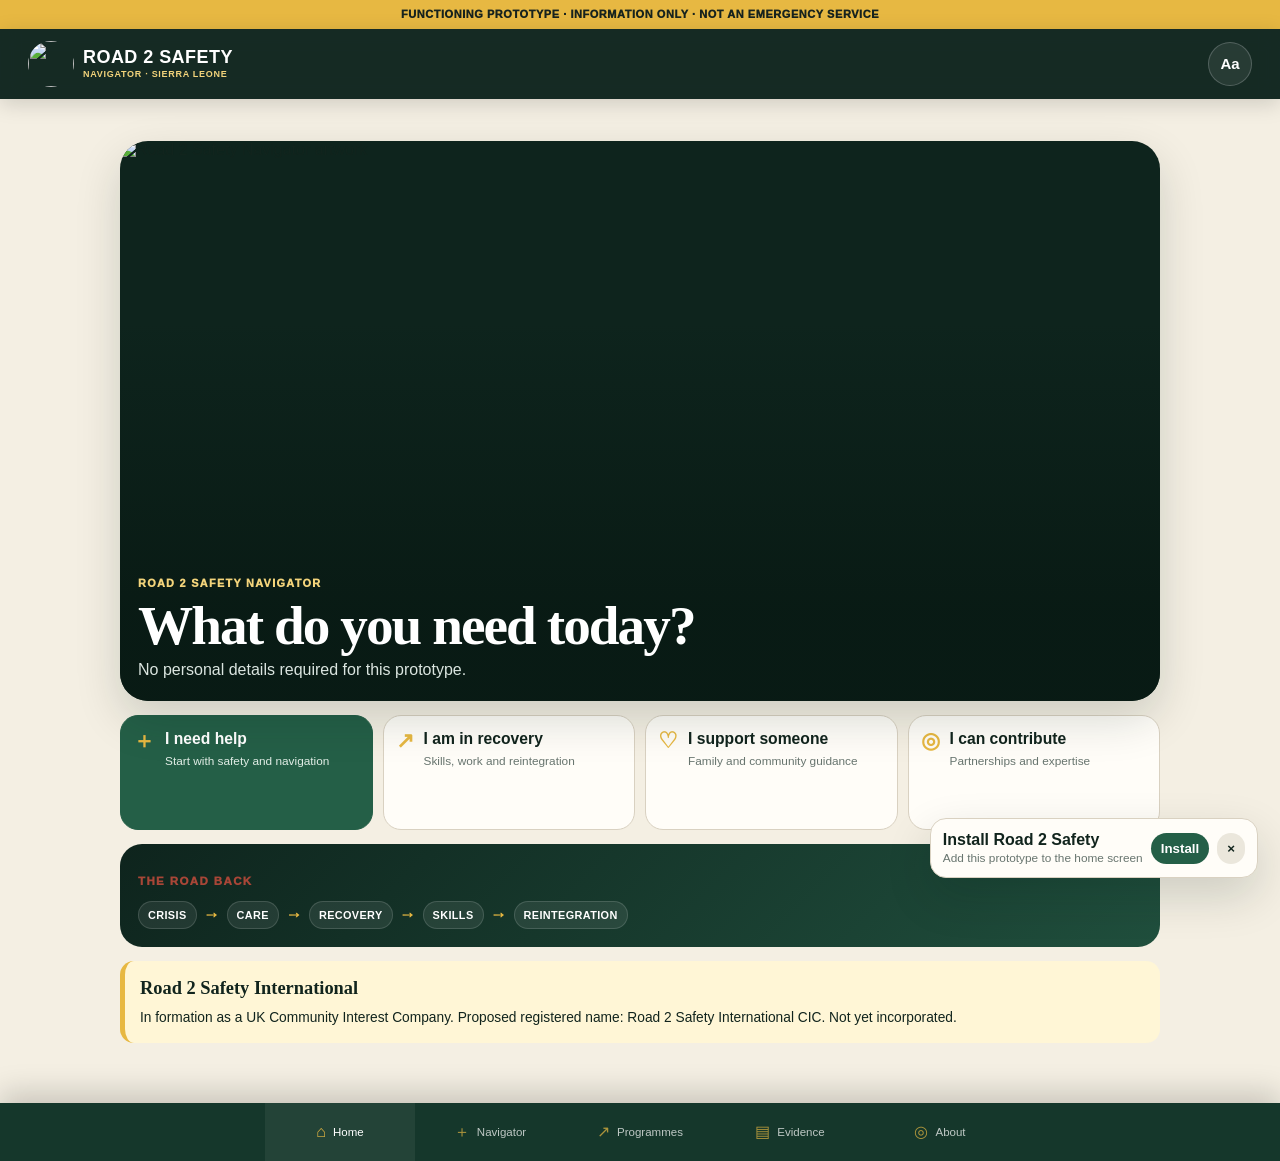
==== app/index.html @ 4d42c0e1 "Add Navigator PWA at app/" ====
<!doctype html>
<html lang="en">
<head>
<meta charset="utf-8">
<meta name="viewport" content="width=device-width,initial-scale=1,viewport-fit=cover">
<meta name="theme-color" content="#102820">
<meta name="description" content="Road 2 Safety Navigator — functioning prototype for crisis navigation, recovery, evidence and reintegration.">
<title>Road 2 Safety Navigator</title>
<link rel="manifest" href="manifest.webmanifest">
<link rel="icon" href="../assets/icon-192.png">
<link rel="stylesheet" href="app.css">
</head>
<body>
<a class="skip" href="#content">Skip to content</a>
<div class="prototype-bar">FUNCTIONING PROTOTYPE · INFORMATION ONLY · NOT AN EMERGENCY SERVICE</div>
<header class="app-head">
  <a class="app-brand" href="#home"><img src="../assets/r2s-emblem.png" alt=""><span><b>ROAD 2 SAFETY</b><small>NAVIGATOR · SIERRA LEONE</small></span></a>
  <button id="settingsBtn" class="round-btn" type="button" aria-controls="settings" aria-expanded="false">Aa</button>
</header>
<aside id="settings" class="settings" aria-label="Display settings">
  <div class="settings-head"><b>Display settings</b><button id="settingsClose" type="button" aria-label="Close settings">×</button></div>
  <label class="setting-row"><span><b>Large text</b><small>Increase reading size without cropping content</small></span><input id="largeText" type="checkbox"></label>
  <label class="setting-row"><span><b>Data Saver</b><small>Hide large artwork and keep essential text</small></span><input id="dataSaver" type="checkbox"></label>
  <button id="resetSettings" class="soft-btn" type="button">Reset display settings</button>
</aside>
<main id="content">
<section id="home" class="screen active" data-title="Home">
  <div class="home-art">
    <img src="../assets/navigator-art.png" alt="Road 2 Safety Navigator artwork">
    <div class="home-art-copy"><p>ROAD 2 SAFETY NAVIGATOR</p><h1>What do you need today?</h1><span>No personal details required for this prototype.</span></div>
  </div>
  <div class="quick-grid">
    <a href="#navigator" class="quick primary"><span>＋</span><div><b>I need help</b><small>Start with safety and navigation</small></div></a>
    <a href="#navigator" data-open-panel="recovery" class="quick"><span>↗</span><div><b>I am in recovery</b><small>Skills, work and reintegration</small></div></a>
    <a href="#navigator" data-open-panel="family" class="quick"><span>♡</span><div><b>I support someone</b><small>Family and community guidance</small></div></a>
    <a href="#about" class="quick"><span>◎</span><div><b>I can contribute</b><small>Partnerships and expertise</small></div></a>
  </div>
  <section class="road-card">
    <p class="kicker">THE ROAD BACK</p>
    <div class="road-flow"><span>CRISIS</span><i>→</i><span>CARE</span><i>→</i><span>RECOVERY</span><i>→</i><span>SKILLS</span><i>→</i><span>REINTEGRATION</span></div>
  </section>
  <section class="formation-card"><b>Road 2 Safety International</b><p>In formation as a UK Community Interest Company. Proposed registered name: Road 2 Safety International CIC. Not yet incorporated.</p></section>
</section>

<section id="navigator" class="screen" data-title="Navigator">
  <header class="page-head"><p class="kicker">START WITH THE NEED</p><h1>Navigator</h1><p>Choose the route closest to what is happening. This version does not collect health or addiction case data.</p></header>
  <div class="route-list">
    <button class="route-btn" data-panel="urgent"><span>01</span><div><b>Urgent safety concern</b><small>Collapse, breathing difficulty, seizure, severe confusion or immediate danger</small></div><i>›</i></button>
    <button class="route-btn" data-panel="treatment"><span>02</span><div><b>Find treatment / rehabilitation</b><small>How the verified service directory will work</small></div><i>›</i></button>
    <button class="route-btn" data-panel="recovery"><span>03</span><div><b>I am in recovery</b><small>Follow-up, skills, employment and reintegration</small></div><i>›</i></button>
    <button class="route-btn" data-panel="family"><span>04</span><div><b>I am supporting someone</b><small>Family and community guidance</small></div><i>›</i></button>
    <button class="route-btn" data-panel="contribute"><span>05</span><div><b>I can contribute</b><small>Expertise, partnership, funding or volunteering</small></div><i>›</i></button>
  </div>
  <div class="panel-shell">
    <div id="welcome" class="nav-panel show"><p class="kicker pale">SELECT A ROUTE ABOVE</p><h2>No form before the first answer.</h2><p>People should be able to understand the next safe step without first handing over sensitive information.</p></div>
    <div id="urgent" class="nav-panel"><p class="kicker pale">URGENT SAFETY</p><h2>Seek emergency medical help now if someone is in immediate danger.</h2><p>If somebody is unconscious, cannot breathe normally, is having a seizure, is severely confused or is otherwise in immediate danger, seek local emergency medical assistance. Do not rely on this app for emergency response.</p><div class="notice">Verified Sierra Leone emergency and referral contacts will only be published after route-by-route confirmation.</div></div>
    <div id="treatment" class="nav-panel"><p class="kicker pale">TREATMENT & REHABILITATION</p><h2>Verified routes, not guessed routes.</h2><p>The live directory is planned to show what each service does, who can refer, admission requirements, accessibility and what happens after discharge. Until those details are independently checked, this prototype will not invent or publish them.</p></div>
    <div id="recovery" class="nav-panel"><p class="kicker pale">RECOVERY & REINTEGRATION</p><h2>Recovery should continue after discharge.</h2><p>The Road 2 Safety model connects follow-up with family/community reconnection, education, skills, livelihood and longer-term outcome tracking. Plastic 2 Purpose is one proposed employment pathway.</p><a class="panel-link" href="#programmes" data-focus-programme="purpose">Explore Plastic 2 Purpose →</a></div>
    <div id="family" class="nav-panel"><p class="kicker pale">FAMILY & COMMUNITY</p><h2>Support without humiliation or misinformation.</h2><p>Future guidance will focus on safety, dignity, treatment navigation, safeguarding, boundaries and reintegration. Families will not be asked to diagnose substances from appearance or rumour.</p></div>
    <div id="contribute" class="nav-panel"><p class="kicker pale">CONTRIBUTE</p><h2>Help build capacity.</h2><p>We welcome serious conversations with recovery organisations, health and research professionals, engineers, circular-economy specialists, governance experts, funders and development partners.</p><a class="panel-link" href="mailto:Road2SafetyCIC@gmail.com?subject=Road%202%20Safety%20International%20-%20Contribution%20or%20Partnership">Road2SafetyCIC@gmail.com →</a><small class="micro">Please do not email medical records or confidential case histories.</small></div>
  </div>
</section>

<section id="programmes" class="screen" data-title="Programmes">
  <header class="page-head"><p class="kicker">PROGRAMME FAMILY</p><h1>Connected routes.</h1><p>Each lane has a different job and different safeguards.</p></header>
  <div class="programme-list">
    <details open id="core"><summary><span>01</span><div><b>Road 2 Safety Core</b><small>Care navigation · recovery · reintegration</small></div></summary><p>Kush Crisis Navigator, referral follow-through, family/community support and longer-term recovery pathways.</p></details>
    <details id="purpose"><summary><span>02</span><div><b>Plastic 2 Purpose</b><small>Circular economy · skills · employment</small></div></summary><p><strong>Waste → Skills → Production → Employment → Recovery → Reintegration.</strong> A proposed circular-economy programme intended to create more stable routes into skills and livelihood. Any relationship with Nzambi Matee / Gjenge Makers remains a proposed partnership to approach, not an existing partnership.</p></details>
    <details id="research-card"><summary><span>03</span><div><b>Science & Recovery R&D</b><small>Toxicology · cannabinoids · Iboga research</small></div></summary><p>Research questions are kept separate from treatment claims. Any human research requires qualified institutions, ethics approval, clinical governance and relevant legal/regulatory permissions.</p></details>
    <details id="systems"><summary><span>04</span><div><b>Top-Down Systems Work</b><small>Supply · money · governance · accountability</small></div></summary><p>Map the crisis as one connected system: public-health harm at street level, organised supply above it, financial profit behind it and institutional accountability around it.</p></details>
  </div>
  <div class="art-card"><img src="../assets/healing-pathways.png" alt="Road 2 Safety community healing pathways artwork"><div><p class="kicker pale">THE PRINCIPLE</p><h2>Do not build the response around punishing the most vulnerable point in the chain.</h2></div></div>
</section>

<section id="evidence" class="screen" data-title="Evidence">
  <header class="page-head"><p class="kicker">EVIDENCE LIBRARY</p><h1>Know what kind of claim you are reading.</h1><p>Road 2 Safety separates evidence strength and sensitivity rather than flattening everything into one narrative.</p></header>
  <div class="evidence-grid">
    <article><b>VERIFIED</b><p>Public or independently supported evidence suitable for careful external use.</p></article>
    <article><b>DOCUMENTED</b><p>Identifiable Sierra Leonean or institutional material that can be cited with its source and limits.</p></article>
    <article><b>ADVISORY</b><p>First-hand professional information that may be important but still requires corroboration.</p></article>
    <article><b>RESEARCH</b><p>A scientific or policy question being tested rather than an established answer.</p></article>
    <article><b>SENSITIVE</b><p>Material requiring controlled handling rather than automatic public publication.</p></article>
  </div>
  <h2 class="section-title">Project documents</h2>
  <div class="downloads">
    <a href="../documents/R2S_Foundational_Framework_v2.docx"><span>DOC</span><div><b>Foundational Framework v2</b><small>Mission, operating model and governance boundaries</small></div><i>↓</i></a>
    <a href="../documents/Plastic_2_Purpose_Founding_Framework.docx"><span>DOC</span><div><b>Plastic 2 Purpose Founding Framework</b><small>Economic opportunity and reintegration pathway</small></div><i>↓</i></a>
    <a href="../documents/R2S_Organisational_Profile.docx"><span>DOC</span><div><b>One-page Organisational Profile</b><small>Quick institutional overview</small></div><i>↓</i></a>
    <a href="../documents/R2S_Institutional_Pitch_Deck.pptx"><span>PPT</span><div><b>Institutional Pitch Deck</b><small>Government, partner and funder presentation</small></div><i>↓</i></a>
  </div>
</section>

<section id="about" class="screen" data-title="About">
  <header class="page-head"><p class="kicker">ABOUT ROAD 2 SAFETY</p><h1>Build capacity, not dependency.</h1><p>Road 2 Safety International is being formed as the UK international coordination, fundraising, partnership and project-incubation body alongside a locally governed Sierra Leone operational structure.</p></header>
  <div class="about-art"><img src="../assets/bridging-communities.png" alt="Road 2 Safety bridging communities artwork"></div>
  <div class="about-grid">
    <article><b>PUBLIC PROMISE</b><p>People are people before they are “users”, “addicts” or statistics. Care and informed choice come before ideology.</p></article>
    <article><b>EVIDENCE PROMISE</b><p>Verified evidence, documented sources, advisory information and unresolved claims should not be presented as though they carry the same certainty.</p></article>
    <article><b>FUNDING PROMISE</b><p>Frontline recovery money should not silently subsidise specialist research or unrelated advocacy.</p></article>
    <article><b>RESEARCH PROMISE</b><p>No experimental medicine is promoted as a cure before appropriate evidence, approvals and clinical safeguards exist.</p></article>
  </div>
  <div class="contact-card"><p class="kicker pale">GENERAL & PARTNERSHIP ENQUIRIES</p><a href="mailto:Road2SafetyCIC@gmail.com?subject=Road%202%20Safety%20International%20Enquiry">Road2SafetyCIC@gmail.com</a><small>Please do not send medical records or confidential case histories.</small></div>
  <div class="privacy-note"><b>Prototype privacy position</b><p>This build stores only local display preferences on your own device. It does not contain an account system, analytics, tracking or a beneficiary case database.</p></div>
  <a class="holding-link" href="../index.html">← View public holding website</a>
</section>
</main>
<nav class="bottom-nav" aria-label="App navigation">
  <a href="#home" data-nav="home"><span>⌂</span><small>Home</small></a>
  <a href="#navigator" data-nav="navigator"><span>＋</span><small>Navigator</small></a>
  <a href="#programmes" data-nav="programmes"><span>↗</span><small>Programmes</small></a>
  <a href="#evidence" data-nav="evidence"><span>▤</span><small>Evidence</small></a>
  <a href="#about" data-nav="about"><span>◎</span><small>About</small></a>
</nav>
<div id="installPrompt" class="install" hidden><div><b>Install Road 2 Safety</b><small>Add this prototype to the home screen</small></div><button id="installBtn" type="button">Install</button><button id="installDismiss" type="button" aria-label="Dismiss">×</button></div>
<script src="app.js"></script>
</body>
</html>
---- app/app.css ----
:root{--deep:#0e241d;--deep2:#15372b;--green:#245f47;--gold:#e7b842;--gold2:#f3d47b;--red:#a84637;--paper:#f4efe3;--white:#fffdf8;--ink:#11241d;--muted:#68756f;--line:#d9d1c1;--shadow:0 18px 46px rgba(8,31,23,.16);--text-scale:1}
*{box-sizing:border-box;min-width:0}html{scroll-behavior:smooth}body{margin:0;background:var(--paper);color:var(--ink);font-family:Arial,Helvetica,sans-serif;font-size:calc(16px * var(--text-scale));padding-bottom:84px;overflow-x:hidden}body.large-text{--text-scale:1.15}a{color:inherit;text-decoration:none}img{max-width:100%;height:auto}.skip{position:absolute;left:-999px}.skip:focus{left:10px;top:10px;z-index:300;background:white;padding:10px;border-radius:10px}.prototype-bar{background:var(--gold);color:#17231e;padding:7px 10px;text-align:center;font-size:clamp(9px,2.5vw,11px);font-weight:950;letter-spacing:.05em;line-height:1.35}.app-head{height:70px;position:sticky;top:0;z-index:90;display:flex;align-items:center;justify-content:space-between;gap:12px;background:rgba(14,36,29,.97);color:white;padding:9px 14px;box-shadow:0 5px 20px rgba(0,0,0,.15);backdrop-filter:blur(9px)}.app-brand{display:flex;align-items:center;gap:9px;min-width:0}.app-brand img{width:46px;height:46px;border-radius:50%;object-fit:cover;flex:0 0 46px}.app-brand b,.app-brand small{display:block}.app-brand b{font-size:clamp(14px,4vw,18px);letter-spacing:.025em;line-height:1.05}.app-brand small{font-size:9px;color:var(--gold2);font-weight:900;letter-spacing:.08em;line-height:1.25;margin-top:2px;white-space:normal}.round-btn{width:44px;height:44px;border-radius:50%;border:1px solid rgba(255,255,255,.2);background:rgba(255,255,255,.08);color:white;font-weight:900;font-size:15px;flex:0 0 44px}.settings{display:none;position:fixed;z-index:150;right:10px;top:100px;left:10px;background:var(--white);border:1px solid var(--line);border-radius:20px;box-shadow:var(--shadow);padding:14px}.settings.open{display:block}.settings-head{display:flex;align-items:center;justify-content:space-between;margin-bottom:6px}.settings-head b{font-family:Georgia,serif;font-size:24px}.settings-head button{border:0;background:#ece8dd;border-radius:50%;width:36px;height:36px;font-size:22px}.setting-row{display:flex;gap:14px;align-items:center;justify-content:space-between;border-top:1px solid var(--line);padding:14px 2px}.setting-row span{display:grid;gap:3px}.setting-row small{color:var(--muted);line-height:1.35}.setting-row input{width:24px;height:24px;flex:0 0 24px}.soft-btn{width:100%;border:0;border-radius:12px;padding:12px;background:#e9eee9;color:var(--ink);font-weight:850;margin-top:5px}.screen{display:none;min-height:70vh;padding:20px 14px 36px}.screen.active{display:block}.kicker{font-size:.72em;line-height:1.4;font-weight:950;letter-spacing:.12em;color:var(--red);text-transform:uppercase}.kicker.pale{color:var(--gold2)}h1,h2,h3{font-family:Georgia,'Times New Roman',serif;overflow-wrap:anywhere;hyphens:auto}h1{font-size:clamp(2.35rem,11vw,4.7rem);line-height:.94;letter-spacing:-.035em;margin:.2em 0 .3em}h2{font-size:clamp(1.65rem,7vw,2.45rem);line-height:1.03;margin:.3em 0 .45em}.page-head{padding:8px 2px 15px}.page-head>p:last-child{font-size:1.04em;line-height:1.6;color:#405049;margin-top:.3em}.home-art{min-height:410px;border-radius:28px;overflow:hidden;position:relative;background:var(--deep);box-shadow:var(--shadow)}.home-art img{width:100%;height:100%;min-height:410px;object-fit:cover;display:block}.home-art:after{content:"";position:absolute;inset:0;background:linear-gradient(180deg,transparent 32%,rgba(8,25,19,.86) 84%)}.home-art-copy{position:absolute;z-index:2;left:18px;right:18px;bottom:20px;color:white}.home-art-copy p{font-size:.68em;font-weight:950;letter-spacing:.12em;color:var(--gold2)}.home-art-copy h1{font-size:clamp(2.15rem,11vw,3.45rem);color:white;margin:.1em 0;line-height:.95}.home-art-copy span{display:block;line-height:1.45;color:#dbe5e0}.quick-grid{display:grid;grid-template-columns:1fr 1fr;gap:10px;margin:14px 0}.quick{background:var(--white);border:1px solid var(--line);border-radius:18px;padding:14px 12px;display:flex;gap:10px;align-items:flex-start;min-height:105px}.quick.primary{background:var(--green);border-color:var(--green);color:white}.quick>span{font-size:1.35em;color:var(--gold);font-weight:900;line-height:1}.quick b,.quick small{display:block;overflow-wrap:anywhere}.quick b{font-size:.98em;line-height:1.2}.quick small{font-size:.74em;color:var(--muted);line-height:1.35;margin-top:5px}.quick.primary small{color:#e2eee7}.road-card{background:linear-gradient(135deg,var(--deep),#204f3d);color:white;border-radius:22px;padding:18px;margin:14px 0}.road-flow{display:flex;align-items:center;flex-wrap:wrap;gap:7px;margin-top:8px}.road-flow span{padding:7px 9px;border-radius:999px;background:rgba(255,255,255,.08);border:1px solid rgba(255,255,255,.14);font-size:.68em;font-weight:900;letter-spacing:.035em}.road-flow i{font-style:normal;color:var(--gold);font-weight:950}.formation-card{background:#fff6d6;border-left:5px solid var(--gold);border-radius:14px;padding:14px 15px;line-height:1.5}.formation-card b{font-family:Georgia,serif;font-size:1.15em}.formation-card p{margin:.4em 0 0;font-size:.86em}.route-list{display:grid;gap:9px}.route-btn{width:100%;display:grid;grid-template-columns:38px minmax(0,1fr) 18px;gap:10px;align-items:center;text-align:left;border:1px solid var(--line);background:var(--white);border-radius:16px;padding:13px 12px;color:var(--ink);font:inherit}.route-btn>span{width:36px;height:36px;border-radius:50%;display:grid;place-items:center;background:var(--deep);color:var(--gold);font-size:.75em;font-weight:950}.route-btn b,.route-btn small{display:block;overflow-wrap:anywhere}.route-btn b{font-size:.98em;line-height:1.22}.route-btn small{font-size:.76em;color:var(--muted);line-height:1.35;margin-top:4px}.route-btn i{font-style:normal;font-size:1.45em;color:var(--green)}.panel-shell{background:var(--deep);color:white;border-radius:24px;padding:20px 18px;margin-top:14px;min-height:310px}.nav-panel{display:none}.nav-panel.show{display:block}.nav-panel h2{color:white}.nav-panel p{line-height:1.6;color:#e0e9e4}.notice{border-left:4px solid var(--gold);padding:10px 0 10px 12px;line-height:1.5;color:#f1f0e9}.panel-link{display:inline-block;color:var(--gold2);font-weight:900;text-decoration:underline;text-decoration-thickness:2px;text-underline-offset:4px;line-height:1.45;margin-top:5px;overflow-wrap:anywhere}.micro{display:block;font-size:.72em;color:#b8c8c0;line-height:1.45;margin-top:9px}.programme-list{display:grid;gap:10px}.programme-list details{background:var(--white);border:1px solid var(--line);border-radius:18px;padding:0 14px;overflow:hidden}.programme-list summary{list-style:none;display:flex;align-items:center;gap:11px;padding:16px 0;cursor:pointer}.programme-list summary::-webkit-details-marker{display:none}.programme-list summary>span{width:34px;height:34px;border-radius:50%;display:grid;place-items:center;background:#e8dfc9;color:var(--red);font-size:.72em;font-weight:950;flex:0 0 34px}.programme-list summary b,.programme-list summary small{display:block}.programme-list summary b{line-height:1.2}.programme-list summary small{font-size:.75em;color:var(--muted);line-height:1.35;margin-top:3px}.programme-list details p{line-height:1.6;margin:0 0 16px}.art-card{margin-top:16px;background:var(--deep);border-radius:24px;overflow:hidden;color:white;position:relative}.art-card img{width:100%;display:block;max-height:360px;object-fit:cover}.art-card>div{padding:18px}.art-card h2{color:white}.evidence-grid{display:grid;gap:9px}.evidence-grid article{background:var(--white);border-left:5px solid var(--green);border-radius:13px;padding:14px}.evidence-grid b{font-size:.7em;letter-spacing:.1em;color:var(--red)}.evidence-grid p{line-height:1.48;margin:.35em 0 0}.section-title{margin-top:28px}.downloads{display:grid;border-top:1px solid var(--line)}.downloads a{display:grid;grid-template-columns:42px minmax(0,1fr) 18px;gap:10px;align-items:center;padding:14px 2px;border-bottom:1px solid var(--line)}.downloads a>span{font-size:.7em;font-weight:950;color:var(--green)}.downloads b,.downloads small{display:block;overflow-wrap:anywhere}.downloads b{line-height:1.25}.downloads small{font-size:.75em;color:var(--muted);line-height:1.35;margin-top:3px}.downloads i{font-style:normal;color:var(--green);font-weight:950}.about-art{border-radius:24px;overflow:hidden;background:var(--deep);max-height:420px}.about-art img{width:100%;display:block;max-height:420px;object-fit:cover}.about-grid{display:grid;gap:10px;margin:14px 0}.about-grid article{background:var(--white);border:1px solid var(--line);border-radius:16px;padding:15px}.about-grid article b{font-size:.7em;color:var(--red);letter-spacing:.1em}.about-grid article p{line-height:1.5;margin:.45em 0 0}.contact-card{background:var(--red);color:white;border-radius:20px;padding:18px;margin-top:15px}.contact-card a{display:block;font-size:clamp(1.25rem,6vw,1.85rem);font-weight:900;overflow-wrap:anywhere;text-decoration:underline;text-underline-offset:5px}.contact-card small{display:block;color:#ffe7df;line-height:1.4;margin-top:9px}.privacy-note{background:#e9eee9;border-radius:16px;padding:15px;margin-top:12px}.privacy-note p{line-height:1.5;margin:.4em 0 0}.holding-link{display:inline-block;margin-top:18px;color:var(--green);font-weight:900;text-decoration:underline;text-underline-offset:4px}.bottom-nav{position:fixed;z-index:100;left:0;right:0;bottom:0;display:flex;height:74px;background:#0e241d;color:white;padding-bottom:env(safe-area-inset-bottom);box-shadow:0 -10px 30px rgba(0,0,0,.18)}.bottom-nav a{flex:1;display:flex;flex-direction:column;align-items:center;justify-content:center;gap:2px;font-size:.65em;opacity:.72;min-width:0}.bottom-nav a span{font-size:1.7em;color:var(--gold)}.bottom-nav a small{font-size:.78em;white-space:nowrap}.bottom-nav a.active{opacity:1;background:rgba(255,255,255,.06)}.install{position:fixed;z-index:140;left:10px;right:10px;bottom:86px;background:var(--white);border:1px solid var(--line);border-radius:16px;box-shadow:var(--shadow);padding:12px;display:flex;align-items:center;gap:8px}.install div{flex:1}.install b,.install small{display:block}.install small{color:var(--muted);font-size:.74em;margin-top:2px}.install button{border:0;border-radius:999px;padding:8px 10px;background:var(--green);color:white;font-weight:850}.install button:last-child{background:#ebe7dc;color:var(--ink)}body.data-saver .home-art img,body.data-saver .art-card img,body.data-saver .about-art img{display:none}body.data-saver .home-art{min-height:310px;background:linear-gradient(135deg,var(--deep),var(--green))}body.data-saver .home-art:before{content:"ROAD 2 SAFETY · LOW DATA MODE";position:absolute;left:18px;top:20px;color:var(--gold2);font-size:.68em;font-weight:950;letter-spacing:.1em}body.data-saver .art-card{background:linear-gradient(135deg,var(--deep),#244d3c)}body.data-saver .about-art{display:none}
@media(max-width:360px){.quick-grid{grid-template-columns:1fr}.quick{min-height:86px}.app-brand small{font-size:8px}.bottom-nav a small{font-size:.68em}.screen{padding-left:11px;padding-right:11px}.panel-shell{padding-left:15px;padding-right:15px}}
@media(min-width:760px){body{padding-bottom:0}.prototype-bar{font-size:11px}.app-head{padding:10px 28px}.settings{left:auto;width:390px;right:20px}.screen{max-width:1100px;margin:auto;padding:42px 30px 60px}.home-art{min-height:560px}.home-art img{min-height:560px}.quick-grid{grid-template-columns:repeat(4,1fr)}.quick{min-height:115px}.route-list{grid-template-columns:1fr 1fr}.panel-shell{padding:28px}.programme-list{grid-template-columns:1fr 1fr}.programme-list details{align-self:start}.evidence-grid{grid-template-columns:repeat(5,1fr)}.about-grid{grid-template-columns:1fr 1fr}.bottom-nav{position:sticky;top:70px;bottom:auto;height:58px;justify-content:center;background:#15372b}.bottom-nav a{max-width:150px;flex:0 1 150px;flex-direction:row;gap:7px;font-size:.72em}.bottom-nav a span{font-size:1.4em}.bottom-nav a small{font-size:1em}.install{left:auto;right:22px;bottom:22px;max-width:450px}}
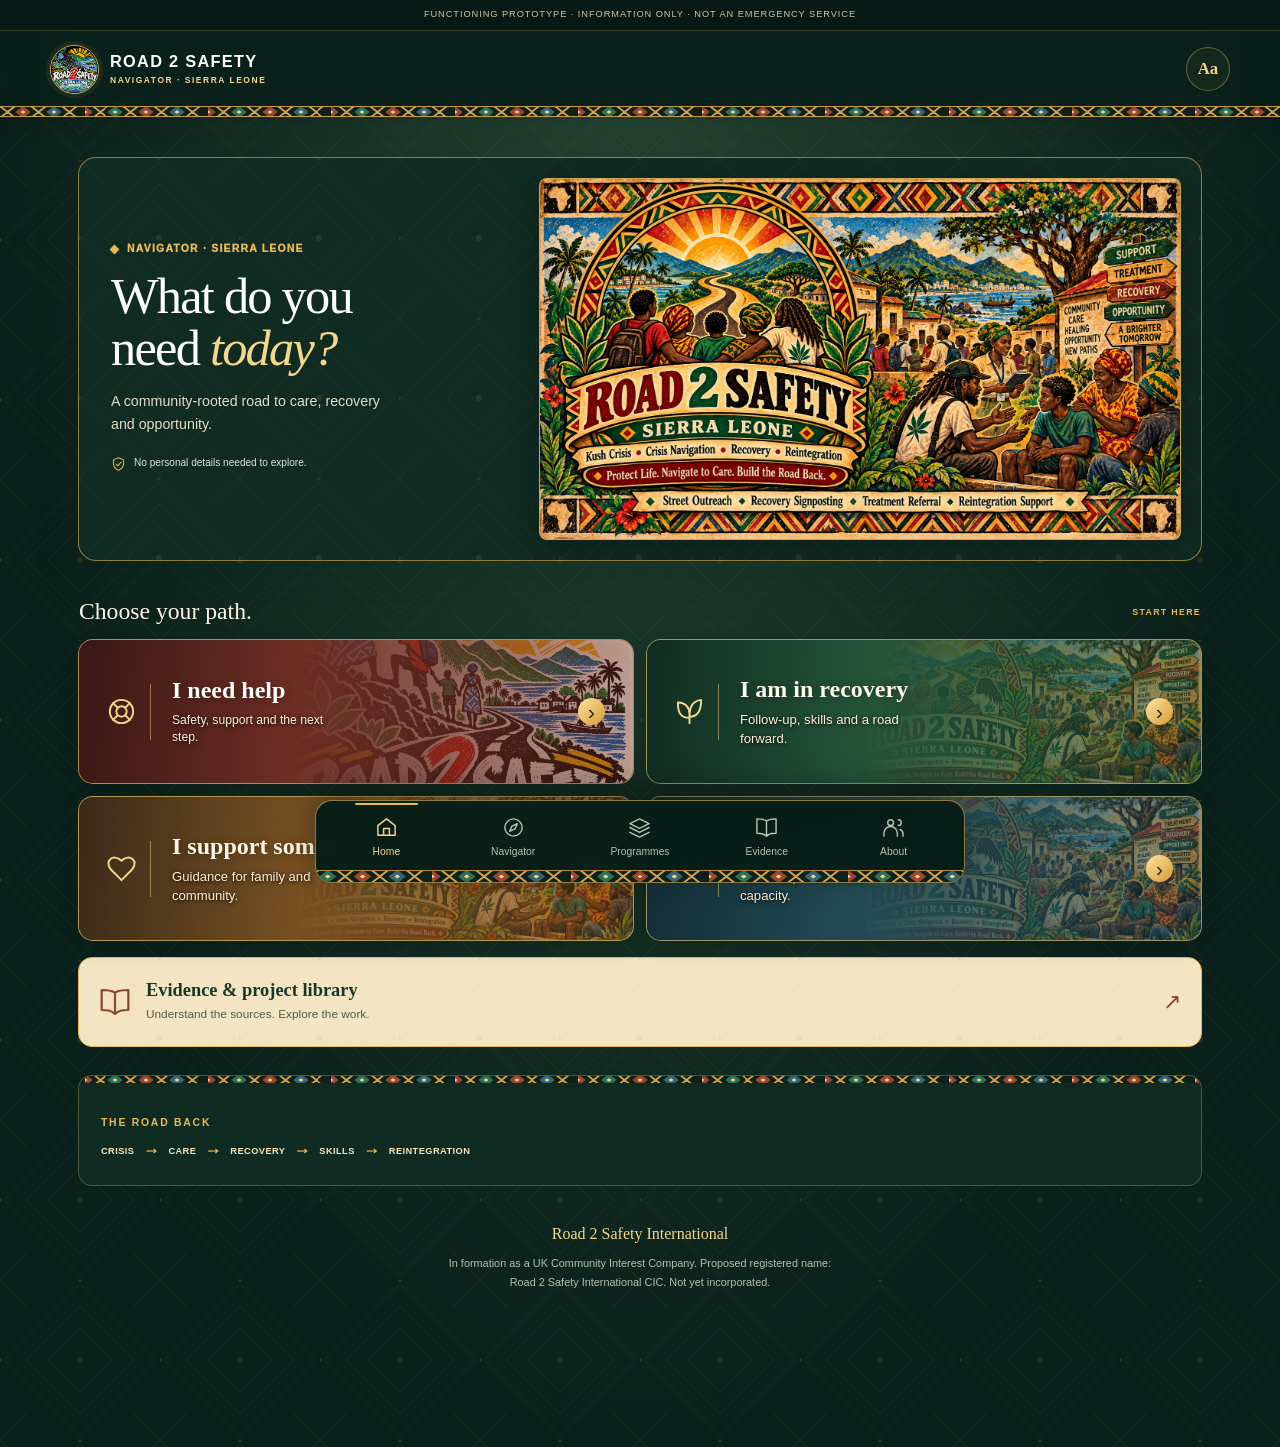
==== commit edec846c: "Integrate African artwork across Navigator" ====
--- a/app/index.html
+++ b/app/index.html
@@ -3,19 +3,21 @@
 <head>
 <meta charset="utf-8">
 <meta name="viewport" content="width=device-width,initial-scale=1,viewport-fit=cover">
-<meta name="theme-color" content="#102820">
+<meta name="theme-color" content="#0a211b">
 <meta name="description" content="Road 2 Safety Navigator — functioning prototype for crisis navigation, recovery, evidence and reintegration.">
 <title>Road 2 Safety Navigator</title>
 <link rel="manifest" href="manifest.webmanifest">
 <link rel="icon" href="../assets/icon-192.png">
-<link rel="stylesheet" href="app.css">
+<link rel="stylesheet" href="app.css?v=4">
+<link rel="stylesheet" href="heritage.css?v=4">
 </head>
 <body>
+<svg class="icon-library" aria-hidden="true" xmlns="http://www.w3.org/2000/svg"><defs><symbol id="i-home" viewBox="0 0 24 24"><path d="m3 10 9-7 9 7v10H3Z"/><path d="M9 20v-7h6v7"/></symbol><symbol id="i-compass" viewBox="0 0 24 24"><circle cx="12" cy="12" r="9"/><path d="m16 8-2.5 5.5L8 16l2.5-5.5Z"/></symbol><symbol id="i-help" viewBox="0 0 24 24"><circle cx="12" cy="12" r="9"/><circle cx="12" cy="12" r="4"/><path d="m5.5 5.5 3.6 3.6m5.8 5.8 3.6 3.6m-13 0 3.6-3.6m5.8-5.8 3.6-3.6"/></symbol><symbol id="i-leaf" viewBox="0 0 24 24"><path d="M12 21v-9m0 5C4 17 3 11 3 5c6 0 9 4 9 9m0 2c0-9 3-12 9-13 0 7-2 13-9 13Z"/></symbol><symbol id="i-heart" viewBox="0 0 24 24"><path d="m12 21-8-8C-2 6 6 0 12 6c6-6 14 0 8 7Z"/></symbol><symbol id="i-people" viewBox="0 0 24 24"><circle cx="9" cy="7" r="3"/><path d="M2 21v-3a7 7 0 0 1 14 0v3M17 4a3 3 0 0 1 0 6m2 4a6 6 0 0 1 3 5v2"/></symbol><symbol id="i-book" viewBox="0 0 24 24"><path d="M12 21V5m0 16c-3-3-6-3-10-3V3c4 0 7 0 10 2 3-2 6-2 10-2v15c-4 0-7 0-10 3Z"/></symbol><symbol id="i-layers" viewBox="0 0 24 24"><path d="m12 3 10 5-10 5L2 8Zm-10 9 10 5 10-5M2 17l10 5 10-5"/></symbol><symbol id="i-shield" viewBox="0 0 24 24"><path d="m12 2 8 3v6c0 5-4 9-8 11-4-2-8-6-8-11V5Z"/><path d="m8 12 3 3 5-6"/></symbol></defs></svg>
 <a class="skip" href="#content">Skip to content</a>
 <div class="prototype-bar">FUNCTIONING PROTOTYPE · INFORMATION ONLY · NOT AN EMERGENCY SERVICE</div>
 <header class="app-head">
   <a class="app-brand" href="#home"><img src="../assets/r2s-emblem.png" alt=""><span><b>ROAD 2 SAFETY</b><small>NAVIGATOR · SIERRA LEONE</small></span></a>
-  <button id="settingsBtn" class="round-btn" type="button" aria-controls="settings" aria-expanded="false">Aa</button>
+  <button id="settingsBtn" class="round-btn" aria-label="Display settings" type="button" aria-controls="settings" aria-expanded="false">Aa</button>
 </header>
 <aside id="settings" class="settings" aria-label="Display settings">
   <div class="settings-head"><b>Display settings</b><button id="settingsClose" type="button" aria-label="Close settings">×</button></div>
@@ -23,18 +25,25 @@
   <label class="setting-row"><span><b>Data Saver</b><small>Hide large artwork and keep essential text</small></span><input id="dataSaver" type="checkbox"></label>
   <button id="resetSettings" class="soft-btn" type="button">Reset display settings</button>
 </aside>
-<main id="content">
+<main id="content" tabindex="-1">
 <section id="home" class="screen active" data-title="Home">
   <div class="home-art">
-    <img src="../assets/navigator-art.png" alt="Road 2 Safety Navigator artwork">
-    <div class="home-art-copy"><p>ROAD 2 SAFETY NAVIGATOR</p><h1>What do you need today?</h1><span>No personal details required for this prototype.</span></div>
+    <figure class="hero-illustration"><img src="../assets/healing-pathways.png" width="1672" height="941" fetchpriority="high" alt="Full Road 2 Safety community mural, with families, care workers, a road towards the sunrise and red, gold and green geometric borders"></figure>
+    <div class="home-art-copy">
+      <p class="kicker">NAVIGATOR · SIERRA LEONE</p>
+      <h1>What do you<br>need <em>today?</em></h1>
+      <p class="hero-intro">A community-rooted road to care, recovery and opportunity.</p>
+      <div class="privacy-badge"><svg aria-hidden="true" focusable="false"><use href="#i-shield"></use></svg><span>No personal details needed to explore.</span></div>
+    </div>
   </div>
+  <div class="section-label"><h2>Choose your path.</h2><span>START HERE</span></div>
   <div class="quick-grid">
-    <a href="#navigator" class="quick primary"><span>＋</span><div><b>I need help</b><small>Start with safety and navigation</small></div></a>
-    <a href="#navigator" data-open-panel="recovery" class="quick"><span>↗</span><div><b>I am in recovery</b><small>Skills, work and reintegration</small></div></a>
-    <a href="#navigator" data-open-panel="family" class="quick"><span>♡</span><div><b>I support someone</b><small>Family and community guidance</small></div></a>
-    <a href="#about" class="quick"><span>◎</span><div><b>I can contribute</b><small>Partnerships and expertise</small></div></a>
+    <a href="#navigator" class="quick primary" data-open-panel="urgent"><span class="quick-icon"><svg aria-hidden="true" focusable="false"><use href="#i-help"></use></svg></span><div><b>I need help</b><small>Safety, support and the next step.</small></div><i class="tile-arrow" aria-hidden="true">›</i></a>
+    <a href="#navigator" class="quick recovery" data-open-panel="recovery"><span class="quick-icon"><svg aria-hidden="true" focusable="false"><use href="#i-leaf"></use></svg></span><div><b>I am in recovery</b><small>Follow-up, skills and a road forward.</small></div><i class="tile-arrow" aria-hidden="true">›</i></a>
+    <a href="#navigator" class="quick family" data-open-panel="family"><span class="quick-icon"><svg aria-hidden="true" focusable="false"><use href="#i-heart"></use></svg></span><div><b>I support someone</b><small>Guidance for family and community.</small></div><i class="tile-arrow" aria-hidden="true">›</i></a>
+    <a href="#about" class="quick contribute"><span class="quick-icon"><svg aria-hidden="true" focusable="false"><use href="#i-people"></use></svg></span><div><b>I can contribute</b><small>Share expertise. Build capacity.</small></div><i class="tile-arrow" aria-hidden="true">›</i></a>
   </div>
+  <a class="evidence-feature" href="#evidence"><svg aria-hidden="true" focusable="false"><use href="#i-book"></use></svg><div><b>Evidence &amp; project library</b><small>Understand the sources. Explore the work.</small></div><span aria-hidden="true">↗</span></a>
   <section class="road-card">
     <p class="kicker">THE ROAD BACK</p>
     <div class="road-flow"><span>CRISIS</span><i>→</i><span>CARE</span><i>→</i><span>RECOVERY</span><i>→</i><span>SKILLS</span><i>→</i><span>REINTEGRATION</span></div>
@@ -70,6 +79,7 @@
     <details id="systems"><summary><span>04</span><div><b>Top-Down Systems Work</b><small>Supply · money · governance · accountability</small></div></summary><p>Map the crisis as one connected system: public-health harm at street level, organised supply above it, financial profit behind it and institutional accountability around it.</p></details>
   </div>
   <div class="art-card"><img src="../assets/healing-pathways.png" alt="Road 2 Safety community healing pathways artwork"><div><p class="kicker pale">THE PRINCIPLE</p><h2>Do not build the response around punishing the most vulnerable point in the chain.</h2></div></div>
+  <details class="model-art"><summary>View the full Road 2 Safety model artwork</summary><img src="../assets/navigator-art.png" width="1122" height="1402" loading="lazy" alt="Road 2 Safety model: street contact, assessment and listening, referral to care, follow-up and reintegration support"></details>
 </section>
 
 <section id="evidence" class="screen" data-title="Evidence">
@@ -105,13 +115,13 @@
 </section>
 </main>
 <nav class="bottom-nav" aria-label="App navigation">
-  <a href="#home" data-nav="home"><span>⌂</span><small>Home</small></a>
-  <a href="#navigator" data-nav="navigator"><span>＋</span><small>Navigator</small></a>
-  <a href="#programmes" data-nav="programmes"><span>↗</span><small>Programmes</small></a>
-  <a href="#evidence" data-nav="evidence"><span>▤</span><small>Evidence</small></a>
-  <a href="#about" data-nav="about"><span>◎</span><small>About</small></a>
+  <a href="#home" data-nav="home"><span><svg aria-hidden="true" focusable="false"><use href="#i-home"></use></svg></span><small>Home</small></a>
+  <a href="#navigator" data-nav="navigator"><span><svg aria-hidden="true" focusable="false"><use href="#i-compass"></use></svg></span><small>Navigator</small></a>
+  <a href="#programmes" data-nav="programmes"><span><svg aria-hidden="true" focusable="false"><use href="#i-layers"></use></svg></span><small>Programmes</small></a>
+  <a href="#evidence" data-nav="evidence"><span><svg aria-hidden="true" focusable="false"><use href="#i-book"></use></svg></span><small>Evidence</small></a>
+  <a href="#about" data-nav="about"><span><svg aria-hidden="true" focusable="false"><use href="#i-people"></use></svg></span><small>About</small></a>
 </nav>
 <div id="installPrompt" class="install" hidden><div><b>Install Road 2 Safety</b><small>Add this prototype to the home screen</small></div><button id="installBtn" type="button">Install</button><button id="installDismiss" type="button" aria-label="Dismiss">×</button></div>
-<script src="app.js"></script>
+<script src="app.js?v=4"></script>
 </body>
 </html>
--- a/app/heritage.css
+++ b/app/heritage.css
@@ -0,0 +1,87 @@
+:root {
+  --deep:#0a211b; --deep2:#163c2d; --green:#275b3f; --gold:#e9b953; --gold2:#f5d78c;
+  --paper:#f3e6c7; --white:#fff8e8; --ink:#183729; --muted:#5d6651; --line:#cbb17c;
+  --weave:url("data:image/svg+xml,%3Csvg xmlns='http://www.w3.org/2000/svg' width='144' height='28' viewBox='0 0 144 28'%3E%3Cpath fill='%230c211b' d='M0 0h144v28H0z'/%3E%3Cpath fill='none' stroke='%23d9a341' stroke-width='2' d='M-18 14 0 0l18 14L0 28Zm36 0L36 0l18 14-18 14Zm36 0L72 0l18 14-18 14Zm36 0L108 0l18 14-18 14Zm36 0L144 0l18 14-18 14Z'/%3E%3Cpath fill='%239c4530' d='m0 7 9 7-9 7-9-7Zm72 0 9 7-9 7-9-7Z'/%3E%3Cpath fill='%232c7255' d='m36 7 9 7-9 7-9-7Z'/%3E%3Cpath fill='%23356676' d='m108 7 9 7-9 7-9-7Z'/%3E%3Cpath fill='%23f3d38a' d='m0 12 3 2-3 2-3-2Zm36 0 3 2-3 2-3-2Zm36 0 3 2-3 2-3-2Zm36 0 3 2-3 2-3-2Z'/%3E%3C/svg%3E");
+  --lattice:url("data:image/svg+xml,%3Csvg xmlns='http://www.w3.org/2000/svg' width='160' height='160' viewBox='0 0 160 160'%3E%3Cg fill='none' stroke='%23c39948' stroke-opacity='.09'%3E%3Cpath d='m80 4 76 76-76 76L4 80Zm0 22 54 54-54 54-54-54Zm0 22 32 32-32 32-32-32Z'/%3E%3Cpath d='m0 0 28 28M160 0l-28 28M160 160l-28-28M0 160l28-28'/%3E%3C/g%3E%3Cg fill='%23c39948' fill-opacity='.14'%3E%3Ccircle cx='80' cy='80' r='3'/%3E%3Ccircle cx='0' cy='80' r='2'/%3E%3Ccircle cx='80' cy='0' r='2'/%3E%3C/g%3E%3C/svg%3E");
+}
+html {scroll-padding-top:112px}
+body {background:var(--lattice) repeat,radial-gradient(ellipse at 50% 0,#254532,var(--deep) 70%);color:var(--white);padding-bottom:calc(114px + env(safe-area-inset-bottom))}
+button,input {font:inherit}button {cursor:pointer}
+[hidden] {display:none!important}
+:focus-visible {outline:3px solid var(--gold2);outline-offset:4px}
+svg {width:24px;height:24px;fill:none;stroke:currentColor;stroke-width:1.65;stroke-linecap:round;stroke-linejoin:round}
+.icon-library {position:absolute;width:0;height:0;overflow:hidden}
+.prototype-bar {background:#071a15;color:#d3c8a4;padding:8px 12px;font-size:.58em;letter-spacing:.1em;line-height:1.5;font-weight:500}
+.app-head {height:auto;min-height:78px;padding:11px max(18px,calc((100vw - 1180px)/2));background:#0a211bf7;border-top:1px solid #e9b95335;box-shadow:0 8px 25px #0003}
+.app-head:after {content:"";position:absolute;inset:auto 0 -9px;height:9px;border-block:1px solid #c89d49;background:var(--weave) repeat-x center/auto 24px}
+.app-brand {gap:11px}.app-brand img {width:49px;height:49px;flex-basis:49px;border:1px solid var(--gold);box-shadow:0 0 0 4px #d6ac4b14}
+.app-brand b {font-size:1.02em;letter-spacing:.08em;line-height:1.2}.app-brand small {margin-top:4px;font-size:.53em;letter-spacing:.18em;line-height:1.4}
+.round-btn {color:var(--gold2);background:#e7b8420e;border-color:#d6b45b70;font-family:Georgia,serif;font-size:1.05em}
+.settings {inset:112px 15px auto;max-width:420px;margin-left:auto;color:var(--ink);border-color:var(--gold);border-radius:18px;padding:19px;max-height:calc(100dvh - 150px);overflow-y:auto;box-shadow:0 20px 80px #0008}
+.settings-head b {font-size:1.4em}.settings-head button {width:44px;height:44px;color:var(--ink);background:#ebdfc5}.setting-row {padding:17px 0}.setting-row small {font-size:.8em}.setting-row input {accent-color:var(--green)}.settings :focus-visible {outline-color:#963e2e}
+.soft-btn {background:var(--deep2);color:var(--white);padding:13px;font-size:.85em}
+.screen {max-width:1180px;padding:36px 18px 30px}
+.screen.active {animation:reveal .3s ease-out}
+@keyframes reveal {from {opacity:.5;transform:translateY(6px)}to {opacity:1;transform:translateY(0)}}
+h1,h2,h3 {font-weight:400;overflow-wrap:break-word;hyphens:none;text-wrap:balance}
+h1 {font-size:clamp(2.2em,6vw,4.3em);line-height:1.04}
+h2 {font-size:clamp(1.65em,4vw,2.35em);line-height:1.14}
+.kicker {color:var(--gold);font-size:.65em;font-weight:800;letter-spacing:.17em;line-height:1.6}
+.home-art {min-height:0;isolation:isolate;background:var(--lattice),#102b22;border:1px solid #d7ad59a0;border-radius:18px}
+.home-art:after {display:none}
+.hero-illustration {margin:0;background:#c69c48}
+.home-art .hero-illustration img {display:block;width:100%;height:auto;min-height:0;aspect-ratio:1672/941;object-fit:contain}
+.home-art-copy {position:relative;inset:auto;padding:25px 24px 28px}
+.home-art-copy .kicker {display:flex;align-items:center;gap:9px;margin:0 0 12px;font-size:.65em;color:var(--gold)}
+.home-art-copy .kicker:before {content:"";width:7px;height:7px;background:var(--gold);transform:rotate(45deg)}
+.home-art-copy h1 {max-width:500px;font-size:clamp(2.2em,5.4vw,4.1em);margin:0 0 .3em;line-height:1.04}
+.home-art-copy h1 em {color:var(--gold2);font-weight:400}
+.home-art-copy .hero-intro {max-width:34ch;margin:14px 0 18px;color:#e4dcc5;font-size:.89em;font-weight:400;letter-spacing:0;line-height:1.65}
+.privacy-badge {display:inline-flex;align-items:center;gap:8px;color:#c8d8c7;font-size:.69em;line-height:1.5}
+.privacy-badge svg {width:15px;height:18px;color:var(--gold);flex:0 0 15px}
+.section-label {display:flex;align-items:center;justify-content:space-between;gap:14px;margin:30px 1px 14px}
+.section-label h2 {font-size:1.48em;margin:0}.section-label>span {color:var(--gold);font-size:.55em;font-weight:700;letter-spacing:.15em;text-align:right}
+.quick-grid {grid-template-columns:1fr;gap:12px;margin:0}
+.quick {--tile:#6d2e23;--tile-dark:#3a1815;position:relative;isolation:isolate;display:grid;grid-template-columns:48px 1fr 28px;align-items:center;gap:14px;min-height:125px;padding:22px 18px;overflow:hidden;border:1px solid #e0bc6ca6;border-radius:15px;color:var(--white);background:var(--tile);box-shadow:0 7px 22px #0002,inset 0 0 0 3px #fff1;transition:transform .2s,border-color .2s}
+.quick.primary {background:var(--tile);border-color:#e0bc6ca6}
+.quick:before {content:"";position:absolute;z-index:-2;inset:0 0 0 36%;background:url('../assets/healing-pathways.png') right center/cover;opacity:.58}
+.quick:after {content:"";position:absolute;z-index:-1;inset:0;background:linear-gradient(95deg,var(--tile-dark) 0%,var(--tile) 39%,transparent 100%)}
+.quick.recovery {--tile:#24533a;--tile-dark:#102d22}.quick.family {--tile:#755022;--tile-dark:#3b2a18}.quick.contribute {--tile:#234b55;--tile-dark:#132e36}
+.quick.primary:before {background-image:url('../assets/r2s-sierra-leone.png');background-position:75% 34%}.quick.family:before {background-position:85% 50%}.quick.contribute:before {background-position:95% 45%}
+.quick>span.quick-icon {display:grid;place-items:center;width:48px;height:56px;padding-right:11px;color:var(--gold2);border-right:1px solid #f4d28285;font-size:inherit}
+.quick-icon svg {width:31px;height:31px;stroke-width:1.5}
+.quick b {font-family:Georgia,serif;font-size:1.27em;font-weight:700;line-height:1.18;text-shadow:0 1px 8px #0004;overflow-wrap:normal}
+.quick small,.quick.primary small {margin-top:7px;color:#fff1d8;font-size:.76em;line-height:1.45;max-width:25ch;text-shadow:0 1px 4px #000}
+.tile-arrow {display:grid;place-items:center;width:27px;height:27px;border-radius:50%;color:#1c2a1e;background:linear-gradient(135deg,#ffe3a0,#d59a32);font-size:1.3em;font-style:normal}
+.evidence-feature {display:flex;align-items:center;gap:15px;margin-top:16px;padding:22px 20px;background:var(--lattice),#f3e5c4;color:var(--ink);border:1px solid var(--gold);border-radius:14px}
+.evidence-feature>svg {width:32px;height:32px;flex:0 0 32px;color:#8b462f}.evidence-feature>div {flex:1}.evidence-feature b {display:block;font-family:Georgia,serif;font-size:1.15em}.evidence-feature small {display:block;margin-top:5px;font-size:.74em;line-height:1.5;color:#4f5d4c}.evidence-feature>span {color:#8b462f;font-size:1.4em}
+.road-card {position:relative;overflow:hidden;margin-top:28px;padding:29px 22px 25px;background:#102c22;border:1px solid #ba995b60;border-radius:14px}.road-card:before {content:"";position:absolute;inset:0 0 auto;height:7px;background:var(--weave) center/auto 24px}
+.road-flow {gap:9px}.road-flow span {padding:0;border:0;border-radius:0;background:none;color:#f4e4bc;font-size:.58em;letter-spacing:.045em;line-height:1.6}
+.formation-card {padding:22px 7px 0;background:none;border:0;text-align:center;color:#b5c3ae}.formation-card b {color:var(--gold2);font-size:1em;font-weight:400}.formation-card p {max-width:65ch;margin:8px auto 0;font-size:.68em;line-height:1.7}
+.page-head {position:relative;isolation:isolate;overflow:hidden;padding:25px 23px 29px;margin-bottom:24px;background:var(--lattice),linear-gradient(120deg,#1f4835,#112e25);border:1px solid #d5b46575;border-radius:15px}
+.page-head:after {content:"";position:absolute;z-index:-1;inset:auto 0 0;height:7px;background:var(--weave) center/auto 28px}.page-head h1 {font-size:clamp(2.2em,5vw,3.8em)}.page-head>p:last-child {max-width:60ch;margin:13px 0 0;color:#d7dfcd;font-size:.88em;line-height:1.65}
+.route-list {gap:11px}.route-btn {grid-template-columns:41px 1fr 18px;gap:14px;padding:18px 15px;background:linear-gradient(110deg,var(--white),#edddba);border-color:var(--gold);border-radius:13px;box-shadow:0 6px 15px #0002}
+.route-btn>span {width:38px;height:38px;border:1px solid #9e864c;background:var(--deep2);color:var(--gold2);font-family:Georgia,serif;font-size:.85em}.route-btn:first-child>span {background:#7e342a}.route-btn small {color:#56634e;margin-top:6px;font-size:.74em;line-height:1.5}
+.route-btn[aria-expanded="true"] {outline:2px solid var(--gold2);outline-offset:3px;background:#fff5da}
+.panel-shell {scroll-margin-top:112px;min-height:0;margin-top:22px;padding:26px 23px;background:var(--lattice),#183d2d;border:1px solid #cda65f80;border-radius:15px}.nav-panel p {font-size:.9em;line-height:1.8;color:#e0e5d1}.panel-link {color:var(--gold2);font-size:.88em;line-height:1.7}
+.programme-list {gap:13px}.programme-list details {padding:0 18px;background:var(--paper);color:var(--ink);border-color:var(--gold);border-radius:13px}.programme-list summary {position:relative;padding:20px 24px 20px 0;gap:13px}.programme-list summary:after {content:"+";position:absolute;right:0;color:#895132;font-size:1.4em}.programme-list details[open] summary:after {content:"−"}.programme-list summary>span {background:var(--deep2);color:var(--gold2);font-family:Georgia,serif}.programme-list details p {border-top:1px solid #c7af7e80;padding-top:17px;margin-bottom:20px;font-size:.87em;line-height:1.8}
+.art-card {margin-top:23px;border:1px solid var(--gold);border-radius:14px;background:#18392c}.art-card img {max-height:none;height:auto;object-fit:contain}.art-card>div {padding:25px 23px}.art-card h2 {font-size:1.8em}
+.model-art {margin-top:20px;padding:18px;border:1px solid #cda65f80;border-radius:13px;background:#112b22}.model-art summary {padding:5px;color:var(--gold2);cursor:pointer;font-size:.86em}.model-art img {display:block;width:min(100%,540px);height:auto;margin:24px auto 0}
+.evidence-grid {gap:12px}.evidence-grid article {padding:21px;background:var(--paper);color:var(--ink);border-left:0;border-top:3px solid var(--gold);border-radius:10px}.evidence-grid article:nth-child(2) {border-color:#569074}.evidence-grid article:nth-child(3) {border-color:#9e5944}.evidence-grid article:nth-child(4) {border-color:#4f8a94}.evidence-grid article:nth-child(5) {border-color:#977455}.evidence-grid b {font-size:.62em;letter-spacing:.14em;color:#84452d}.evidence-grid p {font-size:.85em;line-height:1.7;margin:10px 0 0}
+.section-title {margin-top:34px;color:var(--gold2);font-size:1.65em}.downloads {overflow:hidden;border:1px solid #cda65f80;border-radius:13px}.downloads a {padding:21px 18px;background:#173529;border-color:#cda65f40}.downloads a:last-child {border-bottom:0}.downloads a>span {color:var(--gold2);font-size:.62em}.downloads b {font-size:.9em;line-height:1.4}.downloads small {margin-top:5px;color:#b9cbb4;font-size:.7em;line-height:1.6}.downloads i {color:var(--gold)}
+.about-art {max-width:490px;max-height:none;margin:0 auto 24px;border:1px solid var(--gold);border-radius:13px}.about-art img {height:auto;max-height:none;object-fit:contain}.about-grid article {padding:22px;border-color:#cda65f60;background:#16372b;border-radius:12px}.about-grid article b {color:var(--gold);font-size:.6em;letter-spacing:.13em}.about-grid article p {color:#e0e5d3;margin-top:12px;font-size:.87em;line-height:1.75}
+.contact-card {margin-top:22px;padding:27px 22px;background:var(--lattice),#643226;border:1px solid #d5ac59a0;border-radius:13px}.contact-card a {font-size:clamp(1.1em,4vw,1.8em);font-family:Georgia,serif;color:#fff2d4;font-weight:400}.contact-card small {font-size:.72em;line-height:1.6;margin-top:14px}.privacy-note {padding:23px;color:var(--ink);background:var(--paper)}.privacy-note p {font-size:.82em;line-height:1.75}.holding-link {padding:15px 0;color:var(--gold2);font-size:.8em}
+.bottom-nav {position:fixed;inset:auto 0 0;height:auto;min-height:83px;padding:2px 7px calc(16px + env(safe-area-inset-bottom));background:#081e18fa;border-top:1px solid #dfb460a0;box-shadow:0 -12px 35px #0005;backdrop-filter:blur(16px)}
+.bottom-nav:after {content:"";position:absolute;inset:auto 0 0;height:11px;background:var(--weave) center/auto 27px;border-top:1px solid #b88b3c}
+.bottom-nav a {position:relative;max-width:none;flex:1;flex-direction:column;gap:6px;padding:10px 1px 5px;color:#b7c2ac;font-size:.68em;opacity:1}.bottom-nav a span {display:flex;color:inherit;font-size:inherit}.bottom-nav a svg {width:23px;height:23px;stroke-width:1.5}.bottom-nav a small {font-size:.95em;line-height:1.3}.bottom-nav a.active {color:var(--gold2);background:none}.bottom-nav a.active:before {content:"";position:absolute;inset:0 25% auto;height:2px;background:var(--gold);border-radius:9px}
+.install {inset:auto 12px calc(96px + env(safe-area-inset-bottom));max-width:440px;margin-left:auto;padding:15px;color:var(--ink);border-color:var(--gold);border-radius:14px}.install b {font-size:.85em}.install small {font-size:.68em;line-height:1.4}.install button {min-height:42px;font-size:.78em}.install button:last-child {width:40px;flex-shrink:0;background:#ebdfc5;color:var(--ink);font-size:1em;padding:0}
+body.data-saver .hero-illustration,body.data-saver .about-art,body.data-saver .model-art {display:none}
+body.data-saver .quick:before {background-image:none}
+body.data-saver .home-art {min-height:0;display:block;background:var(--lattice),#102b22}
+body.data-saver .home-art:before {display:none}
+@media(hover:hover) {.quick:hover {transform:translateY(-3px);border-color:#ffe3a0}.route-btn:hover {background:#fff5da}.bottom-nav a:hover {color:#ffdfa0}.downloads a:hover {background:#24523a}}
+@media(min-width:640px) {.screen {padding:42px 28px}.quick-grid,.route-list,.programme-list,.about-grid {grid-template-columns:1fr 1fr}.evidence-grid {grid-template-columns:repeat(2,1fr)}.quick {min-height:145px}.bottom-nav {left:50%;right:auto;bottom:17px;width:min(650px,calc(100% - 40px));transform:translateX(-50%);border:1px solid #dfb460a0;border-radius:17px;overflow:hidden}.bottom-nav a {font-size:.68em}.install {bottom:118px;right:22px;left:auto;width:410px}}
+@media(min-width:960px) {.screen {padding-top:49px}.home-art {display:grid;grid-template-columns:.82fr 1.18fr;align-items:center}.hero-illustration {grid-column:2;grid-row:1;margin:20px 20px 20px 0;border:1px solid #d5b46580;border-radius:8px;overflow:hidden;box-shadow:0 8px 30px #0004}.home-art-copy {grid-column:1;grid-row:1;padding:40px 32px}.home-art-copy h1 {font-size:3.15em}.hero-intro {font-size:.86em}.privacy-badge {font-size:.63em}.section-label {margin-top:37px}.quick {min-height:145px;padding:24px;grid-template-columns:55px 1fr 31px}.quick b {font-size:1.5em}.quick small {font-size:.82em}.page-head {padding:38px}.evidence-grid {grid-template-columns:repeat(3,1fr)}}
+@media(max-width:639px) {.home-art-copy {padding:20px 22px}.home-art-copy h1 {font-size:2.05em}.home-art-copy .hero-intro {display:none}.privacy-badge {margin-top:10px}}
+@media(max-width:359px) {.screen {padding-inline:12px}.app-head {padding-inline:13px}.app-brand b {font-size:.9em}.app-brand small {font-size:.49em}.home-art-copy {padding:20px 18px}.quick {padding:19px 13px;gap:11px;grid-template-columns:40px 1fr 24px}.quick>span.quick-icon {width:40px;padding-right:8px}.quick b {font-size:1.15em}.quick small {font-size:.72em}.tile-arrow {width:24px;height:24px}.section-label>span {max-width:10ch;line-height:1.7}.bottom-nav {padding-inline:2px}.bottom-nav a {font-size:.6em}}
+@media(prefers-reduced-motion:reduce) {html {scroll-behavior:auto}*,*:before,*:after {animation:none!important;transition:none!important}}
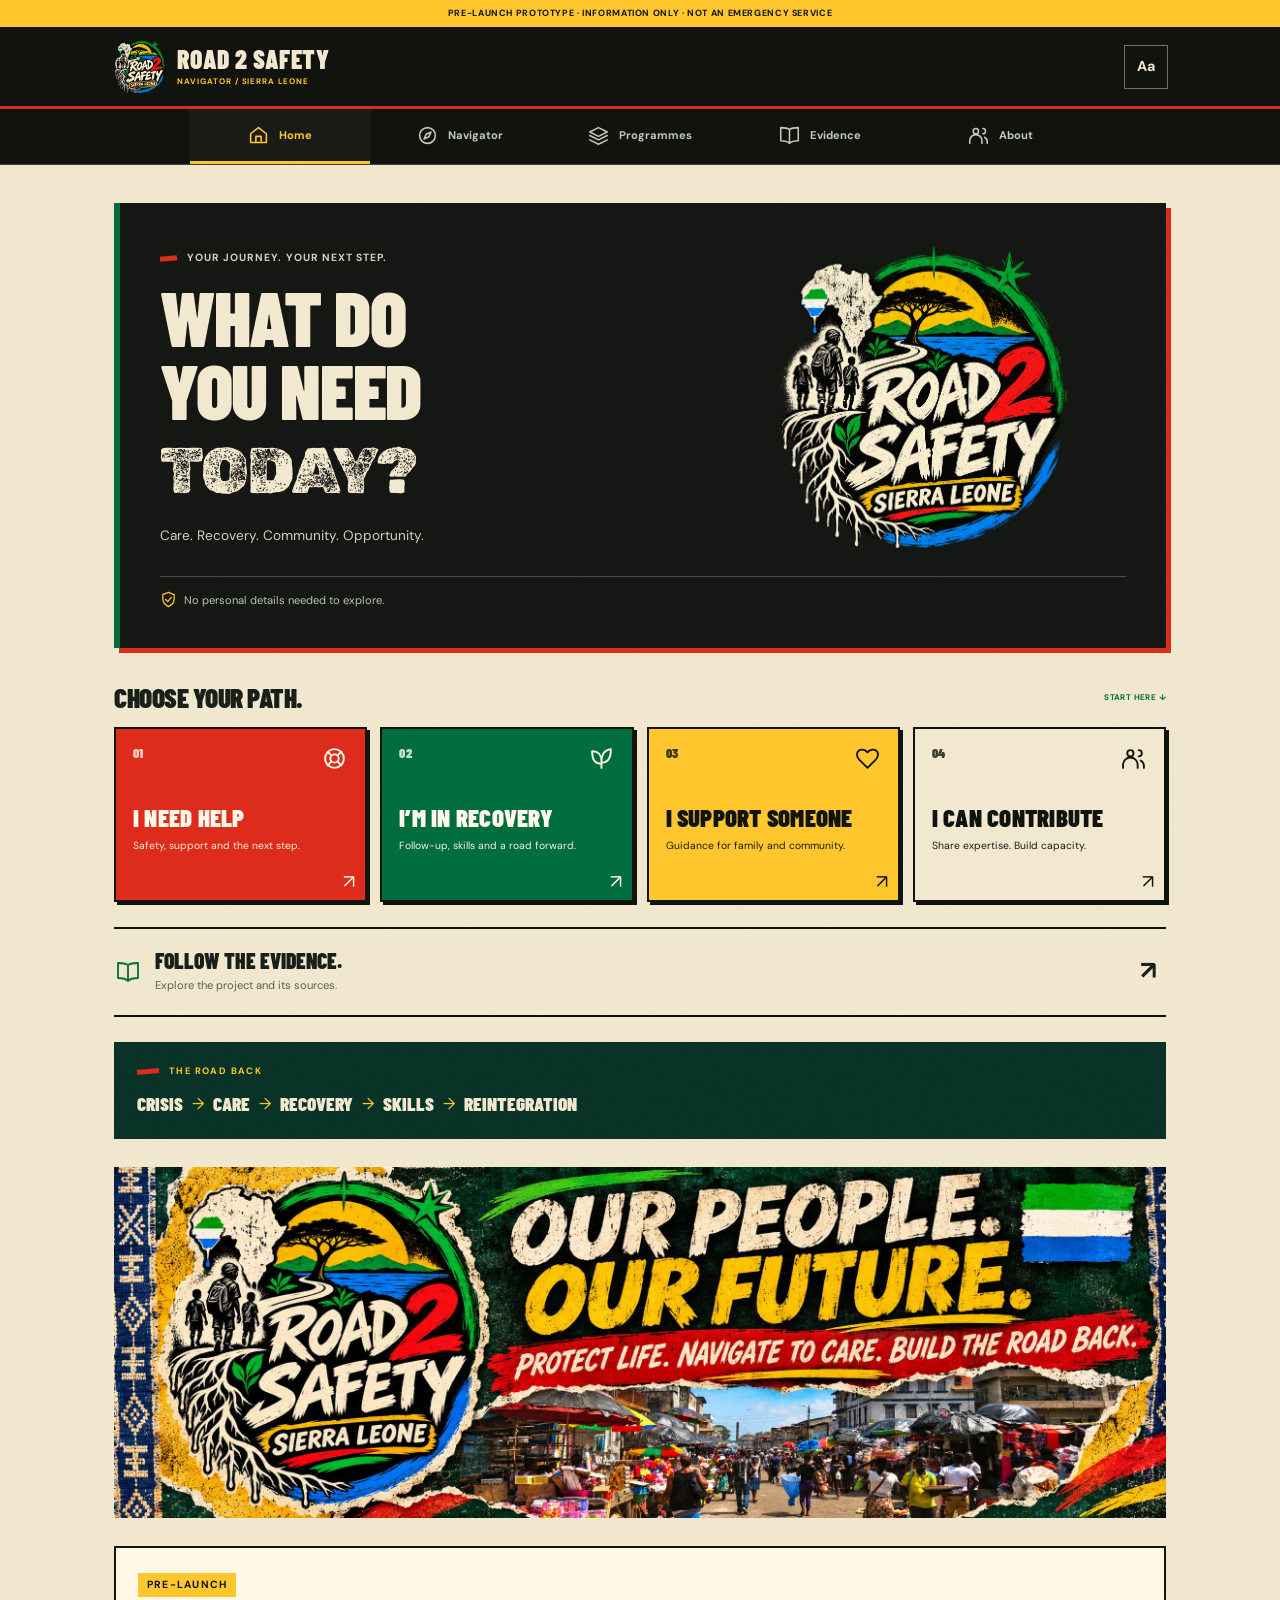
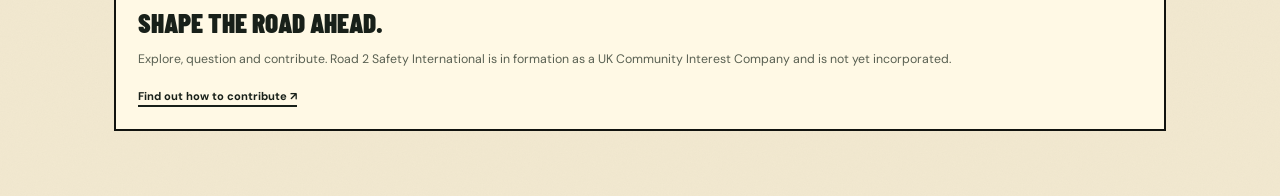
==== commit ecfafe2d: "Redesign Navigator with the street-art identity" ====
--- a/app/index.html
+++ b/app/index.html
@@ -1,127 +1,111 @@
-<!doctype html>
+<!DOCTYPE html>
+
 <html lang="en">
 <head>
-<meta charset="utf-8">
-<meta name="viewport" content="width=device-width,initial-scale=1,viewport-fit=cover">
-<meta name="theme-color" content="#0a211b">
-<meta name="description" content="Road 2 Safety Navigator — functioning prototype for crisis navigation, recovery, evidence and reintegration.">
+<meta charset="utf-8"/>
+<meta content="width=device-width,initial-scale=1,viewport-fit=cover" name="viewport"/>
+<meta content="#11130f" name="theme-color"/>
+<meta content="Road 2 Safety Navigator — functioning prototype for crisis navigation, recovery, evidence and reintegration." name="description"/>
 <title>Road 2 Safety Navigator</title>
-<link rel="manifest" href="manifest.webmanifest">
-<link rel="icon" href="../assets/icon-192.png">
-<link rel="stylesheet" href="app.css?v=4">
-<link rel="stylesheet" href="heritage.css?v=4">
-</head>
+<link href="manifest.webmanifest" rel="manifest"/>
+<link href="../assets/street/icon-192.png" rel="icon"/>
+<link href="../assets/street/street.css?v=street-3" rel="stylesheet"/><link href="app.css?v=street-3" rel="stylesheet"/></head>
 <body>
-<svg class="icon-library" aria-hidden="true" xmlns="http://www.w3.org/2000/svg"><defs><symbol id="i-home" viewBox="0 0 24 24"><path d="m3 10 9-7 9 7v10H3Z"/><path d="M9 20v-7h6v7"/></symbol><symbol id="i-compass" viewBox="0 0 24 24"><circle cx="12" cy="12" r="9"/><path d="m16 8-2.5 5.5L8 16l2.5-5.5Z"/></symbol><symbol id="i-help" viewBox="0 0 24 24"><circle cx="12" cy="12" r="9"/><circle cx="12" cy="12" r="4"/><path d="m5.5 5.5 3.6 3.6m5.8 5.8 3.6 3.6m-13 0 3.6-3.6m5.8-5.8 3.6-3.6"/></symbol><symbol id="i-leaf" viewBox="0 0 24 24"><path d="M12 21v-9m0 5C4 17 3 11 3 5c6 0 9 4 9 9m0 2c0-9 3-12 9-13 0 7-2 13-9 13Z"/></symbol><symbol id="i-heart" viewBox="0 0 24 24"><path d="m12 21-8-8C-2 6 6 0 12 6c6-6 14 0 8 7Z"/></symbol><symbol id="i-people" viewBox="0 0 24 24"><circle cx="9" cy="7" r="3"/><path d="M2 21v-3a7 7 0 0 1 14 0v3M17 4a3 3 0 0 1 0 6m2 4a6 6 0 0 1 3 5v2"/></symbol><symbol id="i-book" viewBox="0 0 24 24"><path d="M12 21V5m0 16c-3-3-6-3-10-3V3c4 0 7 0 10 2 3-2 6-2 10-2v15c-4 0-7 0-10 3Z"/></symbol><symbol id="i-layers" viewBox="0 0 24 24"><path d="m12 3 10 5-10 5L2 8Zm-10 9 10 5 10-5M2 17l10 5 10-5"/></symbol><symbol id="i-shield" viewBox="0 0 24 24"><path d="m12 2 8 3v6c0 5-4 9-8 11-4-2-8-6-8-11V5Z"/><path d="m8 12 3 3 5-6"/></symbol></defs></svg>
+<svg aria-hidden="true" class="icon-library" xmlns="http://www.w3.org/2000/svg"><defs><symbol id="i-home" viewbox="0 0 24 24"><path d="m3 10 9-7 9 7v10H3Z"></path><path d="M9 20v-7h6v7"></path></symbol><symbol id="i-compass" viewbox="0 0 24 24"><circle cx="12" cy="12" r="9"></circle><path d="m16 8-2.5 5.5L8 16l2.5-5.5Z"></path></symbol><symbol id="i-help" viewbox="0 0 24 24"><circle cx="12" cy="12" r="9"></circle><circle cx="12" cy="12" r="4"></circle><path d="m5.5 5.5 3.6 3.6m5.8 5.8 3.6 3.6m-13 0 3.6-3.6m5.8-5.8 3.6-3.6"></path></symbol><symbol id="i-leaf" viewbox="0 0 24 24"><path d="M12 21v-9m0 5C4 17 3 11 3 5c6 0 9 4 9 9m0 2c0-9 3-12 9-13 0 7-2 13-9 13Z"></path></symbol><symbol id="i-heart" viewbox="0 0 24 24"><path d="m12 21-8-8C-2 6 6 0 12 6c6-6 14 0 8 7Z"></path></symbol><symbol id="i-people" viewbox="0 0 24 24"><circle cx="9" cy="7" r="3"></circle><path d="M2 21v-3a7 7 0 0 1 14 0v3M17 4a3 3 0 0 1 0 6m2 4a6 6 0 0 1 3 5v2"></path></symbol><symbol id="i-book" viewbox="0 0 24 24"><path d="M12 21V5m0 16c-3-3-6-3-10-3V3c4 0 7 0 10 2 3-2 6-2 10-2v15c-4 0-7 0-10 3Z"></path></symbol><symbol id="i-layers" viewbox="0 0 24 24"><path d="m12 3 10 5-10 5L2 8Zm-10 9 10 5 10-5M2 17l10 5 10-5"></path></symbol><symbol id="i-shield" viewbox="0 0 24 24"><path d="m12 2 8 3v6c0 5-4 9-8 11-4-2-8-6-8-11V5Z"></path><path d="m8 12 3 3 5-6"></path></symbol></defs></svg>
 <a class="skip" href="#content">Skip to content</a>
-<div class="prototype-bar">FUNCTIONING PROTOTYPE · INFORMATION ONLY · NOT AN EMERGENCY SERVICE</div>
+<div class="prototype-bar">PRE-LAUNCH PROTOTYPE · INFORMATION ONLY · NOT AN EMERGENCY SERVICE</div>
 <header class="app-head">
-  <a class="app-brand" href="#home"><img src="../assets/r2s-emblem.png" alt=""><span><b>ROAD 2 SAFETY</b><small>NAVIGATOR · SIERRA LEONE</small></span></a>
-  <button id="settingsBtn" class="round-btn" aria-label="Display settings" type="button" aria-controls="settings" aria-expanded="false">Aa</button>
-</header>
-<aside id="settings" class="settings" aria-label="Display settings">
-  <div class="settings-head"><b>Display settings</b><button id="settingsClose" type="button" aria-label="Close settings">×</button></div>
-  <label class="setting-row"><span><b>Large text</b><small>Increase reading size without cropping content</small></span><input id="largeText" type="checkbox"></label>
-  <label class="setting-row"><span><b>Data Saver</b><small>Hide large artwork and keep essential text</small></span><input id="dataSaver" type="checkbox"></label>
-  <button id="resetSettings" class="soft-btn" type="button">Reset display settings</button>
-</aside>
+<a class="app-brand" href="#home"><img alt="" src="../assets/street/brand-mark.webp"/><span><b>ROAD 2 SAFETY</b><small>NAVIGATOR / SIERRA LEONE</small></span></a>
+<button aria-controls="settings" aria-expanded="false" aria-haspopup="dialog" aria-label="Display settings" class="round-btn" id="settingsBtn" type="button">Aa</button>
+</header><nav aria-label="App navigation" class="bottom-nav">
+<a data-nav="home" href="#home"><span><svg aria-hidden="true" class="ui-icon" focusable="false"><use href="#i-home"></use></svg></span><small>Home</small></a>
+<a data-nav="navigator" href="#navigator"><span><svg aria-hidden="true" class="ui-icon" focusable="false"><use href="#i-compass"></use></svg></span><small>Navigator</small></a>
+<a data-nav="programmes" href="#programmes"><span><svg aria-hidden="true" class="ui-icon" focusable="false"><use href="#i-layers"></use></svg></span><small>Programmes</small></a>
+<a data-nav="evidence" href="#evidence"><span><svg aria-hidden="true" class="ui-icon" focusable="false"><use href="#i-book"></use></svg></span><small>Evidence</small></a>
+<a data-nav="about" href="#about"><span><svg aria-hidden="true" class="ui-icon" focusable="false"><use href="#i-people"></use></svg></span><small>About</small></a>
+</nav>
+<dialog aria-labelledby="settingsTitle" class="settings" id="settings">
+<div class="settings-head"><b id="settingsTitle">Display settings</b><button aria-label="Close settings" id="settingsClose" type="button">×</button></div>
+<label class="setting-row"><span><b>Large text</b><small>Increase reading size without cropping content</small></span><input id="largeText" type="checkbox"/></label>
+<label class="setting-row"><span><b>Data Saver</b><small>Skip large artwork and keep the essential information</small></span><input id="dataSaver" type="checkbox"/></label>
+<button class="soft-btn" id="resetSettings" type="button">Reset display settings</button>
+</dialog>
 <main id="content" tabindex="-1">
-<section id="home" class="screen active" data-title="Home">
-  <div class="home-art">
-    <figure class="hero-illustration"><img src="../assets/healing-pathways.png" width="1672" height="941" fetchpriority="high" alt="Full Road 2 Safety community mural, with families, care workers, a road towards the sunrise and red, gold and green geometric borders"></figure>
-    <div class="home-art-copy">
-      <p class="kicker">NAVIGATOR · SIERRA LEONE</p>
-      <h1>What do you<br>need <em>today?</em></h1>
-      <p class="hero-intro">A community-rooted road to care, recovery and opportunity.</p>
-      <div class="privacy-badge"><svg aria-hidden="true" focusable="false"><use href="#i-shield"></use></svg><span>No personal details needed to explore.</span></div>
-    </div>
-  </div>
-  <div class="section-label"><h2>Choose your path.</h2><span>START HERE</span></div>
-  <div class="quick-grid">
-    <a href="#navigator" class="quick primary" data-open-panel="urgent"><span class="quick-icon"><svg aria-hidden="true" focusable="false"><use href="#i-help"></use></svg></span><div><b>I need help</b><small>Safety, support and the next step.</small></div><i class="tile-arrow" aria-hidden="true">›</i></a>
-    <a href="#navigator" class="quick recovery" data-open-panel="recovery"><span class="quick-icon"><svg aria-hidden="true" focusable="false"><use href="#i-leaf"></use></svg></span><div><b>I am in recovery</b><small>Follow-up, skills and a road forward.</small></div><i class="tile-arrow" aria-hidden="true">›</i></a>
-    <a href="#navigator" class="quick family" data-open-panel="family"><span class="quick-icon"><svg aria-hidden="true" focusable="false"><use href="#i-heart"></use></svg></span><div><b>I support someone</b><small>Guidance for family and community.</small></div><i class="tile-arrow" aria-hidden="true">›</i></a>
-    <a href="#about" class="quick contribute"><span class="quick-icon"><svg aria-hidden="true" focusable="false"><use href="#i-people"></use></svg></span><div><b>I can contribute</b><small>Share expertise. Build capacity.</small></div><i class="tile-arrow" aria-hidden="true">›</i></a>
-  </div>
-  <a class="evidence-feature" href="#evidence"><svg aria-hidden="true" focusable="false"><use href="#i-book"></use></svg><div><b>Evidence &amp; project library</b><small>Understand the sources. Explore the work.</small></div><span aria-hidden="true">↗</span></a>
-  <section class="road-card">
-    <p class="kicker">THE ROAD BACK</p>
-    <div class="road-flow"><span>CRISIS</span><i>→</i><span>CARE</span><i>→</i><span>RECOVERY</span><i>→</i><span>SKILLS</span><i>→</i><span>REINTEGRATION</span></div>
-  </section>
-  <section class="formation-card"><b>Road 2 Safety International</b><p>In formation as a UK Community Interest Company. Proposed registered name: Road 2 Safety International CIC. Not yet incorporated.</p></section>
+<section class="screen active" data-title="Home" id="home">
+<div class="app-hero ink-panel"><div class="app-hero-copy"><p class="kicker">YOUR JOURNEY. YOUR NEXT STEP.</p><h1>WHAT DO<br/>YOU NEED<br/><span class="gold-text rough">TODAY?</span></h1><p>Care. Recovery. Community. Opportunity.</p></div><figure class="app-hero-art"><img alt="Road 2 Safety Sierra Leone: the road, community and roots" data-art="" data-src="../assets/street/road-2-safety-logo.webp" height="1254" width="1254"/></figure><p class="privacy-badge"><svg aria-hidden="true" class="ui-icon"><use href="#i-shield"></use></svg>No personal details needed to explore.</p></div>
+<div class="section-label"><h2>CHOOSE YOUR PATH.</h2><span>START HERE ↓</span></div>
+<div class="quick-grid">
+<a class="quick primary" data-open-panel="urgent" href="#navigator"><span class="quick-number">01</span><svg aria-hidden="true" class="ui-icon"><use href="#i-help"></use></svg><div><b>I NEED HELP</b><small>Safety, support and the next step.</small></div><i aria-hidden="true">↗</i></a>
+<a class="quick recovery" data-open-panel="recovery" href="#navigator"><span class="quick-number">02</span><svg aria-hidden="true" class="ui-icon"><use href="#i-leaf"></use></svg><div><b>I’M IN RECOVERY</b><small>Follow-up, skills and a road forward.</small></div><i aria-hidden="true">↗</i></a>
+<a class="quick family" data-open-panel="family" href="#navigator"><span class="quick-number">03</span><svg aria-hidden="true" class="ui-icon"><use href="#i-heart"></use></svg><div><b>I SUPPORT SOMEONE</b><small>Guidance for family and community.</small></div><i aria-hidden="true">↗</i></a>
+<a class="quick contribute" data-open-panel="contribute" href="#navigator"><span class="quick-number">04</span><svg aria-hidden="true" class="ui-icon"><use href="#i-people"></use></svg><div><b>I CAN CONTRIBUTE</b><small>Share expertise. Build capacity.</small></div><i aria-hidden="true">↗</i></a>
+</div>
+<a class="evidence-feature" href="#evidence"><svg aria-hidden="true" class="ui-icon"><use href="#i-book"></use></svg><div><b>FOLLOW THE EVIDENCE.</b><small>Explore the project and its sources.</small></div><span aria-hidden="true">↗</span></a>
+<section class="road-card"><p class="kicker">THE ROAD BACK</p><div class="road-flow"><span>CRISIS</span><i aria-hidden="true">→</i><span>CARE</span><i aria-hidden="true">→</i><span>RECOVERY</span><i aria-hidden="true">→</i><span>SKILLS</span><i aria-hidden="true">→</i><span>REINTEGRATION</span></div></section>
+<figure class="home-campaign"><a aria-label="Open the complete Our People Our Future banner" href="../assets/street/road-2-safety-banner.png"><img alt="Road 2 Safety campaign: Our people. Our future. Protect life. Navigate to care. Build the road back." data-art="" data-src="../assets/street/road-2-safety-banner.jpg" height="724" loading="lazy" width="2172"/></a></figure>
+<section class="formation-card"><span class="badge">PRE-LAUNCH</span><b>SHAPE THE ROAD AHEAD.</b><p>Explore, question and contribute. Road 2 Safety International is in formation as a UK Community Interest Company and is not yet incorporated.</p><a class="text-link" href="#about">Find out how to contribute ↗</a></section>
 </section>
-
-<section id="navigator" class="screen" data-title="Navigator">
-  <header class="page-head"><p class="kicker">START WITH THE NEED</p><h1>Navigator</h1><p>Choose the route closest to what is happening. This version does not collect health or addiction case data.</p></header>
-  <div class="route-list">
-    <button class="route-btn" data-panel="urgent"><span>01</span><div><b>Urgent safety concern</b><small>Collapse, breathing difficulty, seizure, severe confusion or immediate danger</small></div><i>›</i></button>
-    <button class="route-btn" data-panel="treatment"><span>02</span><div><b>Find treatment / rehabilitation</b><small>How the verified service directory will work</small></div><i>›</i></button>
-    <button class="route-btn" data-panel="recovery"><span>03</span><div><b>I am in recovery</b><small>Follow-up, skills, employment and reintegration</small></div><i>›</i></button>
-    <button class="route-btn" data-panel="family"><span>04</span><div><b>I am supporting someone</b><small>Family and community guidance</small></div><i>›</i></button>
-    <button class="route-btn" data-panel="contribute"><span>05</span><div><b>I can contribute</b><small>Expertise, partnership, funding or volunteering</small></div><i>›</i></button>
-  </div>
-  <div class="panel-shell">
-    <div id="welcome" class="nav-panel show"><p class="kicker pale">SELECT A ROUTE ABOVE</p><h2>No form before the first answer.</h2><p>People should be able to understand the next safe step without first handing over sensitive information.</p></div>
-    <div id="urgent" class="nav-panel"><p class="kicker pale">URGENT SAFETY</p><h2>Seek emergency medical help now if someone is in immediate danger.</h2><p>If somebody is unconscious, cannot breathe normally, is having a seizure, is severely confused or is otherwise in immediate danger, seek local emergency medical assistance. Do not rely on this app for emergency response.</p><div class="notice">Verified Sierra Leone emergency and referral contacts will only be published after route-by-route confirmation.</div></div>
-    <div id="treatment" class="nav-panel"><p class="kicker pale">TREATMENT & REHABILITATION</p><h2>Verified routes, not guessed routes.</h2><p>The live directory is planned to show what each service does, who can refer, admission requirements, accessibility and what happens after discharge. Until those details are independently checked, this prototype will not invent or publish them.</p></div>
-    <div id="recovery" class="nav-panel"><p class="kicker pale">RECOVERY & REINTEGRATION</p><h2>Recovery should continue after discharge.</h2><p>The Road 2 Safety model connects follow-up with family/community reconnection, education, skills, livelihood and longer-term outcome tracking. Plastic 2 Purpose is one proposed employment pathway.</p><a class="panel-link" href="#programmes" data-focus-programme="purpose">Explore Plastic 2 Purpose →</a></div>
-    <div id="family" class="nav-panel"><p class="kicker pale">FAMILY & COMMUNITY</p><h2>Support without humiliation or misinformation.</h2><p>Future guidance will focus on safety, dignity, treatment navigation, safeguarding, boundaries and reintegration. Families will not be asked to diagnose substances from appearance or rumour.</p></div>
-    <div id="contribute" class="nav-panel"><p class="kicker pale">CONTRIBUTE</p><h2>Help build capacity.</h2><p>We welcome serious conversations with recovery organisations, health and research professionals, engineers, circular-economy specialists, governance experts, funders and development partners.</p><a class="panel-link" href="mailto:Road2SafetyCIC@gmail.com?subject=Road%202%20Safety%20International%20-%20Contribution%20or%20Partnership">Road2SafetyCIC@gmail.com →</a><small class="micro">Please do not email medical records or confidential case histories.</small></div>
-  </div>
+<section class="screen" data-title="Navigator" id="navigator">
+<header class="page-head"><p class="kicker">START WITH THE NEED</p><h1>FIND YOUR NEXT STEP.</h1><p>Choose the route closest to what is happening. This version does not collect health or addiction case data.</p></header>
+<div class="route-list">
+<button class="route-btn" data-panel="urgent"><span>01</span><div><b>Urgent safety concern</b><small>Collapse, breathing difficulty, seizure, severe confusion or immediate danger</small></div><i>›</i></button>
+<button class="route-btn" data-panel="treatment"><span>02</span><div><b>Find treatment / rehabilitation</b><small>How the verified service directory will work</small></div><i>›</i></button>
+<button class="route-btn" data-panel="recovery"><span>03</span><div><b>I am in recovery</b><small>Follow-up, skills, employment and reintegration</small></div><i>›</i></button>
+<button class="route-btn" data-panel="family"><span>04</span><div><b>I am supporting someone</b><small>Family and community guidance</small></div><i>›</i></button>
+<button class="route-btn" data-panel="contribute"><span>05</span><div><b>I can contribute</b><small>Expertise, partnership, funding or volunteering</small></div><i>›</i></button>
+</div>
+<div class="panel-shell">
+<div class="nav-panel show" id="welcome"><p class="kicker pale">SELECT A ROUTE ABOVE</p><h2>No form before the first answer.</h2><p>People should be able to understand the next safe step without first handing over sensitive information.</p></div>
+<div class="nav-panel" id="urgent"><p class="kicker pale">URGENT SAFETY</p><h2>Seek emergency medical help now if someone is in immediate danger.</h2><p>If somebody is unconscious, cannot breathe normally, is having a seizure, is severely confused or is otherwise in immediate danger, seek local emergency medical assistance. Do not rely on this app for emergency response.</p><div class="notice">Verified Sierra Leone emergency and referral contacts will only be published after route-by-route confirmation.</div></div>
+<div class="nav-panel" id="treatment"><p class="kicker pale">TREATMENT &amp; REHABILITATION</p><h2>Verified routes, not guessed routes.</h2><p>The live directory is planned to show what each service does, who can refer, admission requirements, accessibility and what happens after discharge. Until those details are independently checked, this prototype will not invent or publish them.</p></div>
+<div class="nav-panel" id="recovery"><p class="kicker pale">RECOVERY &amp; REINTEGRATION</p><h2>Recovery should continue after discharge.</h2><p>The Road 2 Safety model connects follow-up with family/community reconnection, education, skills, livelihood and longer-term outcome tracking. Plastic 2 Purpose is one proposed employment pathway.</p><a class="panel-link" data-focus-programme="purpose" href="#programmes">Explore Plastic 2 Purpose →</a></div>
+<div class="nav-panel" id="family"><p class="kicker pale">FAMILY &amp; COMMUNITY</p><h2>Support without humiliation or misinformation.</h2><p>Future guidance will focus on safety, dignity, treatment navigation, safeguarding, boundaries and reintegration. Families will not be asked to diagnose substances from appearance or rumour.</p></div>
+<div class="nav-panel" id="contribute"><p class="kicker pale">CONTRIBUTE</p><h2>Help build capacity.</h2><p>We welcome serious conversations with recovery organisations, health and research professionals, engineers, circular-economy specialists, governance experts, funders and development partners.</p><a class="panel-link" href="mailto:Road2SafetyCIC@gmail.com?subject=Road%202%20Safety%20International%20-%20Contribution%20or%20Partnership">Road2SafetyCIC@gmail.com →</a><small class="micro">Please do not email medical records or confidential case histories.</small></div>
+</div>
 </section>
-
-<section id="programmes" class="screen" data-title="Programmes">
-  <header class="page-head"><p class="kicker">PROGRAMME FAMILY</p><h1>Connected routes.</h1><p>Each lane has a different job and different safeguards.</p></header>
-  <div class="programme-list">
-    <details open id="core"><summary><span>01</span><div><b>Road 2 Safety Core</b><small>Care navigation · recovery · reintegration</small></div></summary><p>Kush Crisis Navigator, referral follow-through, family/community support and longer-term recovery pathways.</p></details>
-    <details id="purpose"><summary><span>02</span><div><b>Plastic 2 Purpose</b><small>Circular economy · skills · employment</small></div></summary><p><strong>Waste → Skills → Production → Employment → Recovery → Reintegration.</strong> A proposed circular-economy programme intended to create more stable routes into skills and livelihood. Any relationship with Nzambi Matee / Gjenge Makers remains a proposed partnership to approach, not an existing partnership.</p></details>
-    <details id="research-card"><summary><span>03</span><div><b>Science & Recovery R&D</b><small>Toxicology · cannabinoids · Iboga research</small></div></summary><p>Research questions are kept separate from treatment claims. Any human research requires qualified institutions, ethics approval, clinical governance and relevant legal/regulatory permissions.</p></details>
-    <details id="systems"><summary><span>04</span><div><b>Top-Down Systems Work</b><small>Supply · money · governance · accountability</small></div></summary><p>Map the crisis as one connected system: public-health harm at street level, organised supply above it, financial profit behind it and institutional accountability around it.</p></details>
-  </div>
-  <div class="art-card"><img src="../assets/healing-pathways.png" alt="Road 2 Safety community healing pathways artwork"><div><p class="kicker pale">THE PRINCIPLE</p><h2>Do not build the response around punishing the most vulnerable point in the chain.</h2></div></div>
-  <details class="model-art"><summary>View the full Road 2 Safety model artwork</summary><img src="../assets/navigator-art.png" width="1122" height="1402" loading="lazy" alt="Road 2 Safety model: street contact, assessment and listening, referral to care, follow-up and reintegration support"></details>
+<section class="screen" data-title="Programmes" id="programmes">
+<header class="page-head"><p class="kicker">PROGRAMME FAMILY</p><h1>ONE ROAD. CONNECTED ROUTES.</h1><p>Each lane has a different job and different safeguards.</p></header>
+<div class="programme-list">
+<details id="core" open=""><summary><span>01</span><div><b>Road 2 Safety Core</b><small>Care navigation · recovery · reintegration</small></div></summary><p>Kush Crisis Navigator, referral follow-through, family/community support and longer-term recovery pathways.</p></details>
+<details id="purpose"><summary><span>02</span><div><b>Plastic 2 Purpose</b><small>Circular economy · skills · employment</small></div></summary><p><strong>Waste → Skills → Production → Employment → Recovery → Reintegration.</strong> A proposed circular-economy programme intended to create more stable routes into skills and livelihood. Any relationship with Nzambi Matee / Gjenge Makers remains a proposed partnership to approach, not an existing partnership.</p></details>
+<details id="research-card"><summary><span>03</span><div><b>Science &amp; Recovery R&amp;D</b><small>Toxicology · cannabinoids · Iboga research</small></div></summary><p>Research questions are kept separate from treatment claims. Any human research requires qualified institutions, ethics approval, clinical governance and relevant legal/regulatory permissions.</p></details>
+<details id="systems"><summary><span>04</span><div><b>Top-Down Systems Work</b><small>Supply · money · governance · accountability</small></div></summary><p>Map the crisis as one connected system: public-health harm at street level, organised supply above it, financial profit behind it and institutional accountability around it.</p></details>
+</div>
+<div class="art-card"><img alt="Road 2 Safety campaign artwork: Our people. Our future." data-art="" data-src="../assets/street/road-2-safety-banner.jpg" height="724" width="2172"/><div><p class="kicker pale">THE PRINCIPLE</p><h2>Do not build the response around punishing the most vulnerable point in the chain.</h2></div></div>
+<details class="model-art"><summary>View the full Road 2 Safety model artwork</summary><img alt="Road 2 Safety model: street contact, assessment and listening, referral to care, follow-up and reintegration support" data-art="" data-src="../assets/navigator-art.png" height="1402" loading="lazy" width="1122"/></details>
 </section>
-
-<section id="evidence" class="screen" data-title="Evidence">
-  <header class="page-head"><p class="kicker">EVIDENCE LIBRARY</p><h1>Know what kind of claim you are reading.</h1><p>Road 2 Safety separates evidence strength and sensitivity rather than flattening everything into one narrative.</p></header>
-  <div class="evidence-grid">
-    <article><b>VERIFIED</b><p>Public or independently supported evidence suitable for careful external use.</p></article>
-    <article><b>DOCUMENTED</b><p>Identifiable Sierra Leonean or institutional material that can be cited with its source and limits.</p></article>
-    <article><b>ADVISORY</b><p>First-hand professional information that may be important but still requires corroboration.</p></article>
-    <article><b>RESEARCH</b><p>A scientific or policy question being tested rather than an established answer.</p></article>
-    <article><b>SENSITIVE</b><p>Material requiring controlled handling rather than automatic public publication.</p></article>
-  </div>
-  <h2 class="section-title">Project documents</h2>
-  <div class="downloads">
-    <a href="../documents/R2S_Foundational_Framework_v2.docx"><span>DOC</span><div><b>Foundational Framework v2</b><small>Mission, operating model and governance boundaries</small></div><i>↓</i></a>
-    <a href="../documents/Plastic_2_Purpose_Founding_Framework.docx"><span>DOC</span><div><b>Plastic 2 Purpose Founding Framework</b><small>Economic opportunity and reintegration pathway</small></div><i>↓</i></a>
-    <a href="../documents/R2S_Organisational_Profile.docx"><span>DOC</span><div><b>One-page Organisational Profile</b><small>Quick institutional overview</small></div><i>↓</i></a>
-    <a href="../documents/R2S_Institutional_Pitch_Deck.pptx"><span>PPT</span><div><b>Institutional Pitch Deck</b><small>Government, partner and funder presentation</small></div><i>↓</i></a>
-  </div>
+<section class="screen" data-title="Evidence" id="evidence">
+<header class="page-head"><p class="kicker">EVIDENCE LIBRARY</p><h1>FOLLOW THE EVIDENCE.</h1><p>Know the source. Understand the limits. Ask the next question.</p></header>
+<div class="evidence-grid">
+<article><b>VERIFIED</b><p>Public or independently supported evidence suitable for careful external use.</p></article>
+<article><b>DOCUMENTED</b><p>Identifiable Sierra Leonean or institutional material that can be cited with its source and limits.</p></article>
+<article><b>ADVISORY</b><p>First-hand professional information that may be important but still requires corroboration.</p></article>
+<article><b>RESEARCH</b><p>A scientific or policy question being tested rather than an established answer.</p></article>
+<article><b>SENSITIVE</b><p>Material requiring controlled handling rather than automatic public publication.</p></article>
+</div>
+<h2 class="section-title">Project documents</h2>
+<div class="downloads">
+<a href="../documents/R2S_Foundational_Framework_v2.docx"><span>DOC</span><div><b>Foundational Framework v2</b><small>Mission, operating model and governance boundaries</small></div><i>↓</i></a>
+<a href="../documents/Plastic_2_Purpose_Founding_Framework.docx"><span>DOC</span><div><b>Plastic 2 Purpose Founding Framework</b><small>Economic opportunity and reintegration pathway</small></div><i>↓</i></a>
+<a href="../documents/R2S_Organisational_Profile.docx"><span>DOC</span><div><b>One-page Organisational Profile</b><small>Quick institutional overview</small></div><i>↓</i></a>
+<a href="../documents/R2S_Institutional_Pitch_Deck.pptx"><span>PPT</span><div><b>Institutional Pitch Deck</b><small>Government, partner and funder presentation</small></div><i>↓</i></a>
+</div>
 </section>
-
-<section id="about" class="screen" data-title="About">
-  <header class="page-head"><p class="kicker">ABOUT ROAD 2 SAFETY</p><h1>Build capacity, not dependency.</h1><p>Road 2 Safety International is being formed as the UK international coordination, fundraising, partnership and project-incubation body alongside a locally governed Sierra Leone operational structure.</p></header>
-  <div class="about-art"><img src="../assets/bridging-communities.png" alt="Road 2 Safety bridging communities artwork"></div>
-  <div class="about-grid">
-    <article><b>PUBLIC PROMISE</b><p>People are people before they are “users”, “addicts” or statistics. Care and informed choice come before ideology.</p></article>
-    <article><b>EVIDENCE PROMISE</b><p>Verified evidence, documented sources, advisory information and unresolved claims should not be presented as though they carry the same certainty.</p></article>
-    <article><b>FUNDING PROMISE</b><p>Frontline recovery money should not silently subsidise specialist research or unrelated advocacy.</p></article>
-    <article><b>RESEARCH PROMISE</b><p>No experimental medicine is promoted as a cure before appropriate evidence, approvals and clinical safeguards exist.</p></article>
-  </div>
-  <div class="contact-card"><p class="kicker pale">GENERAL & PARTNERSHIP ENQUIRIES</p><a href="mailto:Road2SafetyCIC@gmail.com?subject=Road%202%20Safety%20International%20Enquiry">Road2SafetyCIC@gmail.com</a><small>Please do not send medical records or confidential case histories.</small></div>
-  <div class="privacy-note"><b>Prototype privacy position</b><p>This build stores only local display preferences on your own device. It does not contain an account system, analytics, tracking or a beneficiary case database.</p></div>
-  <a class="holding-link" href="../index.html">← View public holding website</a>
-</section>
+<section class="screen" data-title="About" id="about">
+<header class="page-head"><p class="kicker">ABOUT ROAD 2 SAFETY</p><h1>ROOTED IN COMMUNITY.</h1><p>Road 2 Safety International is being formed as the UK international coordination, fundraising, partnership and project-incubation body alongside a locally governed Sierra Leone operational structure.</p></header>
+<div class="about-art"><img alt="Road 2 Safety campaign artwork: Our people. Our future." data-art="" data-src="../assets/street/road-2-safety-banner.jpg" height="724" width="2172"/></div>
+<div class="about-grid">
+<article><b>PUBLIC PROMISE</b><p>People are people before they are “users”, “addicts” or statistics. Care and informed choice come before ideology.</p></article>
+<article><b>EVIDENCE PROMISE</b><p>Verified evidence, documented sources, advisory information and unresolved claims should not be presented as though they carry the same certainty.</p></article>
+<article><b>FUNDING PROMISE</b><p>Frontline recovery money should not silently subsidise specialist research or unrelated advocacy.</p></article>
+<article><b>RESEARCH PROMISE</b><p>No experimental medicine is promoted as a cure before appropriate evidence, approvals and clinical safeguards exist.</p></article>
+</div>
+<div class="contact-card"><p class="kicker pale">GENERAL &amp; PARTNERSHIP ENQUIRIES</p><a href="mailto:Road2SafetyCIC@gmail.com?subject=Road%202%20Safety%20International%20Enquiry">Road2SafetyCIC@gmail.com</a><small>Please do not send medical records or confidential case histories.</small></div>
+<div class="privacy-note"><b>Prototype privacy position</b><p>This prototype saves display preferences on this device. No accounts, analytics, tracking or beneficiary case database. Your health or addiction history is not collected.</p></div>
+<a class="holding-link" href="../index.html">← View public holding website</a>
+<details class="app-credits"><summary>Photography &amp; design credits</summary><p>Campaign artwork is an AI-assisted collage. Freetown market photo reference: <a href="https://commons.wikimedia.org/wiki/File:Freetown_street_(13992704238).jpg">Erik Cleves Kristensen, 2014</a>, <a href="https://creativecommons.org/licenses/by/2.0/">CC BY 2.0</a>. No claim about the circumstances of the people pictured. <a href="../index.html#image-credits">Full credits ↗</a></p></details></section>
 </main>
-<nav class="bottom-nav" aria-label="App navigation">
-  <a href="#home" data-nav="home"><span><svg aria-hidden="true" focusable="false"><use href="#i-home"></use></svg></span><small>Home</small></a>
-  <a href="#navigator" data-nav="navigator"><span><svg aria-hidden="true" focusable="false"><use href="#i-compass"></use></svg></span><small>Navigator</small></a>
-  <a href="#programmes" data-nav="programmes"><span><svg aria-hidden="true" focusable="false"><use href="#i-layers"></use></svg></span><small>Programmes</small></a>
-  <a href="#evidence" data-nav="evidence"><span><svg aria-hidden="true" focusable="false"><use href="#i-book"></use></svg></span><small>Evidence</small></a>
-  <a href="#about" data-nav="about"><span><svg aria-hidden="true" focusable="false"><use href="#i-people"></use></svg></span><small>About</small></a>
-</nav>
-<div id="installPrompt" class="install" hidden><div><b>Install Road 2 Safety</b><small>Add this prototype to the home screen</small></div><button id="installBtn" type="button">Install</button><button id="installDismiss" type="button" aria-label="Dismiss">×</button></div>
-<script src="app.js?v=4"></script>
+<div class="install" hidden="" id="installPrompt"><div><b>Install Road 2 Safety</b><small>Add this prototype to the home screen</small></div><button id="installBtn" type="button">Install</button><button aria-label="Dismiss" id="installDismiss" type="button">×</button></div>
+<script src="app.js?v=street-3"></script>
 </body>
 </html>
--- a/assets/street/street.css
+++ b/assets/street/street.css
@@ -0,0 +1,3 @@
+@import url('../fonts/fonts.css?v=street-3');
+:root{--black:#11130f;--green:#006d3e;--forest:#042f22;--red:#dd2b1c;--gold:#ffc72d;--paper:#f2e8cf;--white:#fff9e9;--blue:#168bd1;--ink:#182019;--muted:#596052;--line:#ccc3ab;--display:'Barlow Condensed','Arial Narrow',Impact,sans-serif;--rough:'Rubik Dirt',Impact,sans-serif;--body:'DM Sans',Arial,sans-serif}
+*{box-sizing:border-box;min-width:0}html{scroll-behavior:smooth;scroll-padding-top:100px}body{margin:0;font-family:var(--body);background:var(--paper);color:var(--ink);font-size:16px;line-height:1.6}a{color:inherit}button,input{font:inherit}button,a{-webkit-tap-highlight-color:transparent}button{cursor:pointer}img{display:block;max-width:100%;height:auto}figure{margin:0}h1,h2,h3,p{margin-top:0}h1,h2,h3{font-family:var(--display);font-weight:900;line-height:.98;text-transform:uppercase;letter-spacing:-.018em;text-wrap:balance}h1{font-size:clamp(3rem,7.4vw,7rem)}h2{font-size:clamp(2.65rem,5vw,4.8rem)}h3{font-size:clamp(1.65rem,2.7vw,2.4rem)}p{margin-bottom:1.1em}a:focus-visible,button:focus-visible,input:focus-visible,summary:focus-visible{outline:3px solid var(--blue);outline-offset:5px}.skip{position:fixed;left:12px;top:-120px;z-index:400;padding:12px 20px;background:var(--gold);color:var(--black);font-weight:700}.skip:focus{top:12px}.rough{font-family:var(--rough);font-weight:400;letter-spacing:-.04em;line-height:1.03}.eyebrow,.kicker{font-size:.75rem;font-weight:700;letter-spacing:.15em;line-height:1.5;text-transform:uppercase}.eyebrow:before,.kicker:before{content:'';display:inline-block;width:22px;height:5px;margin-right:10px;vertical-align:middle;background:var(--red);transform:rotate(-5deg)}.flag{display:inline-block;width:30px;height:20px;flex-shrink:0;background:linear-gradient(#169b43 0 33.333%,#fff 33.333% 66.666%,#168ad1 66.666%);border:1px solid #ffffff60}.paper{background-color:var(--paper);background-image:url('grain.svg')}.ink-panel{background-color:var(--black);background-image:url('grain.svg');color:var(--paper)}.brush{position:relative;isolation:isolate}.brush:before{content:'';position:absolute;inset:-.02em -.15em;z-index:-1;background:var(--red);clip-path:polygon(2% 8%,98% 0,100% 18%,98% 37%,100% 60%,98% 78%,99% 96%,2% 100%,0 86%,2% 65%,0 46%,2% 26%);transform:rotate(-1deg)}.torn{clip-path:polygon(0 0,100% 0,100% calc(100% - 6px),98% 100%,95% calc(100% - 3px),92% 100%,88% calc(100% - 5px),84% 100%,80% calc(100% - 3px),76% 100%,70% calc(100% - 4px),64% 100%,60% calc(100% - 3px),54% 100%,50% calc(100% - 5px),44% 100%,40% calc(100% - 2px),34% 100%,30% calc(100% - 5px),24% 100%,20% calc(100% - 2px),14% 100%,10% calc(100% - 4px),4% 100%,0 calc(100% - 3px))}.cloth-line{height:8px;background:repeating-linear-gradient(90deg,var(--red) 0 18px,var(--gold) 18px 36px,var(--green) 36px 54px,var(--black) 54px 58px)}.btn{display:inline-flex;align-items:center;justify-content:center;gap:24px;padding:15px 22px;min-height:52px;border:2px solid transparent;border-radius:0;text-decoration:none;font-weight:700;font-size:.88rem;line-height:1.25;box-shadow:4px 4px 0 #0005;transition:transform .16s,box-shadow .16s}.btn:hover{transform:translate(-2px,-2px);box-shadow:6px 6px 0 #0005}.btn.primary{background:var(--gold);color:var(--black)}.btn.secondary{border-color:currentColor;box-shadow:none;background:transparent}.btn.red{background:var(--red);color:white}.btn .arrow{font-size:1.4em;line-height:1}.text-link{font-weight:700;text-decoration:underline;text-underline-offset:5px;text-decoration-thickness:2px}.caption{font-size:.7rem;line-height:1.55;color:var(--muted)}.screen-reader{position:absolute;width:1px;height:1px;padding:0;overflow:hidden;clip:rect(0,0,0,0);white-space:nowrap;border:0}.badge{display:inline-block;font-size:.65rem;font-weight:700;text-transform:uppercase;letter-spacing:.12em;padding:5px 9px;background:var(--gold);color:var(--black);line-height:1.4}.badge.outline{background:transparent;border:1px solid currentColor;color:inherit}summary{cursor:pointer}svg.ui-icon{width:24px;height:24px;fill:none;stroke:currentColor;stroke-width:1.8;stroke-linecap:round;stroke-linejoin:round;flex-shrink:0}[hidden]{display:none!important}@media(prefers-reduced-motion:reduce){html{scroll-behavior:auto}*,*:before,*:after{transition:none!important;animation:none!important}}
--- a/app/app.css
+++ b/app/app.css
@@ -1,4 +1,5 @@
-:root{--deep:#0e241d;--deep2:#15372b;--green:#245f47;--gold:#e7b842;--gold2:#f3d47b;--red:#a84637;--paper:#f4efe3;--white:#fffdf8;--ink:#11241d;--muted:#68756f;--line:#d9d1c1;--shadow:0 18px 46px rgba(8,31,23,.16);--text-scale:1}
-*{box-sizing:border-box;min-width:0}html{scroll-behavior:smooth}body{margin:0;background:var(--paper);color:var(--ink);font-family:Arial,Helvetica,sans-serif;font-size:calc(16px * var(--text-scale));padding-bottom:84px;overflow-x:hidden}body.large-text{--text-scale:1.15}a{color:inherit;text-decoration:none}img{max-width:100%;height:auto}.skip{position:absolute;left:-999px}.skip:focus{left:10px;top:10px;z-index:300;background:white;padding:10px;border-radius:10px}.prototype-bar{background:var(--gold);color:#17231e;padding:7px 10px;text-align:center;font-size:clamp(9px,2.5vw,11px);font-weight:950;letter-spacing:.05em;line-height:1.35}.app-head{height:70px;position:sticky;top:0;z-index:90;display:flex;align-items:center;justify-content:space-between;gap:12px;background:rgba(14,36,29,.97);color:white;padding:9px 14px;box-shadow:0 5px 20px rgba(0,0,0,.15);backdrop-filter:blur(9px)}.app-brand{display:flex;align-items:center;gap:9px;min-width:0}.app-brand img{width:46px;height:46px;border-radius:50%;object-fit:cover;flex:0 0 46px}.app-brand b,.app-brand small{display:block}.app-brand b{font-size:clamp(14px,4vw,18px);letter-spacing:.025em;line-height:1.05}.app-brand small{font-size:9px;color:var(--gold2);font-weight:900;letter-spacing:.08em;line-height:1.25;margin-top:2px;white-space:normal}.round-btn{width:44px;height:44px;border-radius:50%;border:1px solid rgba(255,255,255,.2);background:rgba(255,255,255,.08);color:white;font-weight:900;font-size:15px;flex:0 0 44px}.settings{display:none;position:fixed;z-index:150;right:10px;top:100px;left:10px;background:var(--white);border:1px solid var(--line);border-radius:20px;box-shadow:var(--shadow);padding:14px}.settings.open{display:block}.settings-head{display:flex;align-items:center;justify-content:space-between;margin-bottom:6px}.settings-head b{font-family:Georgia,serif;font-size:24px}.settings-head button{border:0;background:#ece8dd;border-radius:50%;width:36px;height:36px;font-size:22px}.setting-row{display:flex;gap:14px;align-items:center;justify-content:space-between;border-top:1px solid var(--line);padding:14px 2px}.setting-row span{display:grid;gap:3px}.setting-row small{color:var(--muted);line-height:1.35}.setting-row input{width:24px;height:24px;flex:0 0 24px}.soft-btn{width:100%;border:0;border-radius:12px;padding:12px;background:#e9eee9;color:var(--ink);font-weight:850;margin-top:5px}.screen{display:none;min-height:70vh;padding:20px 14px 36px}.screen.active{display:block}.kicker{font-size:.72em;line-height:1.4;font-weight:950;letter-spacing:.12em;color:var(--red);text-transform:uppercase}.kicker.pale{color:var(--gold2)}h1,h2,h3{font-family:Georgia,'Times New Roman',serif;overflow-wrap:anywhere;hyphens:auto}h1{font-size:clamp(2.35rem,11vw,4.7rem);line-height:.94;letter-spacing:-.035em;margin:.2em 0 .3em}h2{font-size:clamp(1.65rem,7vw,2.45rem);line-height:1.03;margin:.3em 0 .45em}.page-head{padding:8px 2px 15px}.page-head>p:last-child{font-size:1.04em;line-height:1.6;color:#405049;margin-top:.3em}.home-art{min-height:410px;border-radius:28px;overflow:hidden;position:relative;background:var(--deep);box-shadow:var(--shadow)}.home-art img{width:100%;height:100%;min-height:410px;object-fit:cover;display:block}.home-art:after{content:"";position:absolute;inset:0;background:linear-gradient(180deg,transparent 32%,rgba(8,25,19,.86) 84%)}.home-art-copy{position:absolute;z-index:2;left:18px;right:18px;bottom:20px;color:white}.home-art-copy p{font-size:.68em;font-weight:950;letter-spacing:.12em;color:var(--gold2)}.home-art-copy h1{font-size:clamp(2.15rem,11vw,3.45rem);color:white;margin:.1em 0;line-height:.95}.home-art-copy span{display:block;line-height:1.45;color:#dbe5e0}.quick-grid{display:grid;grid-template-columns:1fr 1fr;gap:10px;margin:14px 0}.quick{background:var(--white);border:1px solid var(--line);border-radius:18px;padding:14px 12px;display:flex;gap:10px;align-items:flex-start;min-height:105px}.quick.primary{background:var(--green);border-color:var(--green);color:white}.quick>span{font-size:1.35em;color:var(--gold);font-weight:900;line-height:1}.quick b,.quick small{display:block;overflow-wrap:anywhere}.quick b{font-size:.98em;line-height:1.2}.quick small{font-size:.74em;color:var(--muted);line-height:1.35;margin-top:5px}.quick.primary small{color:#e2eee7}.road-card{background:linear-gradient(135deg,var(--deep),#204f3d);color:white;border-radius:22px;padding:18px;margin:14px 0}.road-flow{display:flex;align-items:center;flex-wrap:wrap;gap:7px;margin-top:8px}.road-flow span{padding:7px 9px;border-radius:999px;background:rgba(255,255,255,.08);border:1px solid rgba(255,255,255,.14);font-size:.68em;font-weight:900;letter-spacing:.035em}.road-flow i{font-style:normal;color:var(--gold);font-weight:950}.formation-card{background:#fff6d6;border-left:5px solid var(--gold);border-radius:14px;padding:14px 15px;line-height:1.5}.formation-card b{font-family:Georgia,serif;font-size:1.15em}.formation-card p{margin:.4em 0 0;font-size:.86em}.route-list{display:grid;gap:9px}.route-btn{width:100%;display:grid;grid-template-columns:38px minmax(0,1fr) 18px;gap:10px;align-items:center;text-align:left;border:1px solid var(--line);background:var(--white);border-radius:16px;padding:13px 12px;color:var(--ink);font:inherit}.route-btn>span{width:36px;height:36px;border-radius:50%;display:grid;place-items:center;background:var(--deep);color:var(--gold);font-size:.75em;font-weight:950}.route-btn b,.route-btn small{display:block;overflow-wrap:anywhere}.route-btn b{font-size:.98em;line-height:1.22}.route-btn small{font-size:.76em;color:var(--muted);line-height:1.35;margin-top:4px}.route-btn i{font-style:normal;font-size:1.45em;color:var(--green)}.panel-shell{background:var(--deep);color:white;border-radius:24px;padding:20px 18px;margin-top:14px;min-height:310px}.nav-panel{display:none}.nav-panel.show{display:block}.nav-panel h2{color:white}.nav-panel p{line-height:1.6;color:#e0e9e4}.notice{border-left:4px solid var(--gold);padding:10px 0 10px 12px;line-height:1.5;color:#f1f0e9}.panel-link{display:inline-block;color:var(--gold2);font-weight:900;text-decoration:underline;text-decoration-thickness:2px;text-underline-offset:4px;line-height:1.45;margin-top:5px;overflow-wrap:anywhere}.micro{display:block;font-size:.72em;color:#b8c8c0;line-height:1.45;margin-top:9px}.programme-list{display:grid;gap:10px}.programme-list details{background:var(--white);border:1px solid var(--line);border-radius:18px;padding:0 14px;overflow:hidden}.programme-list summary{list-style:none;display:flex;align-items:center;gap:11px;padding:16px 0;cursor:pointer}.programme-list summary::-webkit-details-marker{display:none}.programme-list summary>span{width:34px;height:34px;border-radius:50%;display:grid;place-items:center;background:#e8dfc9;color:var(--red);font-size:.72em;font-weight:950;flex:0 0 34px}.programme-list summary b,.programme-list summary small{display:block}.programme-list summary b{line-height:1.2}.programme-list summary small{font-size:.75em;color:var(--muted);line-height:1.35;margin-top:3px}.programme-list details p{line-height:1.6;margin:0 0 16px}.art-card{margin-top:16px;background:var(--deep);border-radius:24px;overflow:hidden;color:white;position:relative}.art-card img{width:100%;display:block;max-height:360px;object-fit:cover}.art-card>div{padding:18px}.art-card h2{color:white}.evidence-grid{display:grid;gap:9px}.evidence-grid article{background:var(--white);border-left:5px solid var(--green);border-radius:13px;padding:14px}.evidence-grid b{font-size:.7em;letter-spacing:.1em;color:var(--red)}.evidence-grid p{line-height:1.48;margin:.35em 0 0}.section-title{margin-top:28px}.downloads{display:grid;border-top:1px solid var(--line)}.downloads a{display:grid;grid-template-columns:42px minmax(0,1fr) 18px;gap:10px;align-items:center;padding:14px 2px;border-bottom:1px solid var(--line)}.downloads a>span{font-size:.7em;font-weight:950;color:var(--green)}.downloads b,.downloads small{display:block;overflow-wrap:anywhere}.downloads b{line-height:1.25}.downloads small{font-size:.75em;color:var(--muted);line-height:1.35;margin-top:3px}.downloads i{font-style:normal;color:var(--green);font-weight:950}.about-art{border-radius:24px;overflow:hidden;background:var(--deep);max-height:420px}.about-art img{width:100%;display:block;max-height:420px;object-fit:cover}.about-grid{display:grid;gap:10px;margin:14px 0}.about-grid article{background:var(--white);border:1px solid var(--line);border-radius:16px;padding:15px}.about-grid article b{font-size:.7em;color:var(--red);letter-spacing:.1em}.about-grid article p{line-height:1.5;margin:.45em 0 0}.contact-card{background:var(--red);color:white;border-radius:20px;padding:18px;margin-top:15px}.contact-card a{display:block;font-size:clamp(1.25rem,6vw,1.85rem);font-weight:900;overflow-wrap:anywhere;text-decoration:underline;text-underline-offset:5px}.contact-card small{display:block;color:#ffe7df;line-height:1.4;margin-top:9px}.privacy-note{background:#e9eee9;border-radius:16px;padding:15px;margin-top:12px}.privacy-note p{line-height:1.5;margin:.4em 0 0}.holding-link{display:inline-block;margin-top:18px;color:var(--green);font-weight:900;text-decoration:underline;text-underline-offset:4px}.bottom-nav{position:fixed;z-index:100;left:0;right:0;bottom:0;display:flex;height:74px;background:#0e241d;color:white;padding-bottom:env(safe-area-inset-bottom);box-shadow:0 -10px 30px rgba(0,0,0,.18)}.bottom-nav a{flex:1;display:flex;flex-direction:column;align-items:center;justify-content:center;gap:2px;font-size:.65em;opacity:.72;min-width:0}.bottom-nav a span{font-size:1.7em;color:var(--gold)}.bottom-nav a small{font-size:.78em;white-space:nowrap}.bottom-nav a.active{opacity:1;background:rgba(255,255,255,.06)}.install{position:fixed;z-index:140;left:10px;right:10px;bottom:86px;background:var(--white);border:1px solid var(--line);border-radius:16px;box-shadow:var(--shadow);padding:12px;display:flex;align-items:center;gap:8px}.install div{flex:1}.install b,.install small{display:block}.install small{color:var(--muted);font-size:.74em;margin-top:2px}.install button{border:0;border-radius:999px;padding:8px 10px;background:var(--green);color:white;font-weight:850}.install button:last-child{background:#ebe7dc;color:var(--ink)}body.data-saver .home-art img,body.data-saver .art-card img,body.data-saver .about-art img{display:none}body.data-saver .home-art{min-height:310px;background:linear-gradient(135deg,var(--deep),var(--green))}body.data-saver .home-art:before{content:"ROAD 2 SAFETY · LOW DATA MODE";position:absolute;left:18px;top:20px;color:var(--gold2);font-size:.68em;font-weight:950;letter-spacing:.1em}body.data-saver .art-card{background:linear-gradient(135deg,var(--deep),#244d3c)}body.data-saver .about-art{display:none}
-@media(max-width:360px){.quick-grid{grid-template-columns:1fr}.quick{min-height:86px}.app-brand small{font-size:8px}.bottom-nav a small{font-size:.68em}.screen{padding-left:11px;padding-right:11px}.panel-shell{padding-left:15px;padding-right:15px}}
-@media(min-width:760px){body{padding-bottom:0}.prototype-bar{font-size:11px}.app-head{padding:10px 28px}.settings{left:auto;width:390px;right:20px}.screen{max-width:1100px;margin:auto;padding:42px 30px 60px}.home-art{min-height:560px}.home-art img{min-height:560px}.quick-grid{grid-template-columns:repeat(4,1fr)}.quick{min-height:115px}.route-list{grid-template-columns:1fr 1fr}.panel-shell{padding:28px}.programme-list{grid-template-columns:1fr 1fr}.programme-list details{align-self:start}.evidence-grid{grid-template-columns:repeat(5,1fr)}.about-grid{grid-template-columns:1fr 1fr}.bottom-nav{position:sticky;top:70px;bottom:auto;height:58px;justify-content:center;background:#15372b}.bottom-nav a{max-width:150px;flex:0 1 150px;flex-direction:row;gap:7px;font-size:.72em}.bottom-nav a span{font-size:1.4em}.bottom-nav a small{font-size:1em}.install{left:auto;right:22px;bottom:22px;max-width:450px}}
+:root{--text-scale:1}html.large-text{font-size:18px}body{padding-bottom:90px;background:var(--paper) url('../assets/street/grain.svg')}a{text-decoration:none}.icon-library{position:absolute;width:0;height:0;overflow:hidden}.prototype-bar{background:var(--gold);color:var(--black);padding:7px 12px;text-align:center;font-size:.56rem;font-weight:700;letter-spacing:.07em;line-height:1.5}.app-head{display:flex;align-items:center;justify-content:space-between;gap:15px;padding:10px 22px;background:var(--black);color:var(--paper);position:sticky;top:0;z-index:90;border-bottom:3px solid var(--red)}.app-brand{display:flex;gap:10px;align-items:center}.app-brand img{width:50px;height:50px;object-fit:contain}.app-brand b{font:900 1.6rem/.95 var(--display);letter-spacing:.015em;display:block}.app-brand small{display:block;font-size:.5rem;font-weight:700;letter-spacing:.12em;color:var(--gold);line-height:1.5;margin-top:4px}.round-btn{width:44px;height:44px;border:1px solid #ffffff65;background:transparent;color:var(--paper);font-size:.9rem;font-weight:700;flex-shrink:0}.screen{display:none;max-width:1100px;margin:auto;padding:28px 22px 40px}.screen.active{display:block}.app-hero{position:relative;display:grid;grid-template-columns:1.15fr .85fr;column-gap:12px;padding:30px;border-left:6px solid var(--green);box-shadow:5px 5px 0 var(--red)}.app-hero h1{font-size:clamp(2.5rem,6.5vw,4.3rem);margin:14px 0 18px;line-height:.95}.app-hero h1 .rough{font-size:.84em;line-height:1.15;display:inline-block;letter-spacing:-.03em}.app-hero .kicker{font-size:.51rem;color:#cfd3c3;letter-spacing:.1em;margin-bottom:0}.app-hero .kicker:before{width:17px}.app-hero-copy{align-self:center}.app-hero-copy>p:last-child{font-size:.75rem;color:#cdd3c2;line-height:1.5;margin-bottom:0;max-width:280px}.app-hero-art{align-self:center}.app-hero-art img{width:100%;height:auto;max-height:310px;object-fit:contain}.privacy-badge{display:flex;align-items:center;gap:7px;font-size:.58rem;grid-column:1/-1;color:#b7c4ad;border-top:1px solid #ffffff38;margin:23px 0 0;padding-top:14px;line-height:1.5}.privacy-badge .ui-icon{width:17px;height:17px;color:var(--gold)}.section-label{display:flex;justify-content:space-between;align-items:center;gap:12px;margin:35px 0 15px}.section-label h2{font-size:1.7rem;line-height:1.05;margin-bottom:0}.section-label>span{font-size:.51rem;font-weight:700;letter-spacing:.05em;white-space:nowrap;color:var(--green)}.quick-grid{display:grid;grid-template-columns:repeat(4,minmax(0,1fr));gap:13px}.quick{padding:17px;min-height:175px;position:relative;display:grid;grid-template-columns:1fr 26px;gap:12px 10px;border:2px solid var(--black);box-shadow:3px 3px 0 var(--black);color:var(--black);background:var(--paper);transition:transform .15s,box-shadow .15s}.quick:hover{transform:translate(-2px,-2px);box-shadow:5px 5px 0 var(--black)}.quick.primary{background:var(--red);color:var(--white)}.quick.recovery{background:var(--green);color:var(--white)}.quick.family{background:var(--gold)}.quick.contribute{background:var(--paper)}.quick-number{font:900 .85rem/1 var(--display);letter-spacing:.03em;opacity:.8}.quick>.ui-icon{width:25px;height:25px;grid-column:2;grid-row:1}.quick>div{grid-column:1/-1}.quick b{display:block;font:900 1.55rem/.98 var(--display);letter-spacing:.01em}.quick small{display:block;font-size:.65rem;line-height:1.55;margin-top:9px;opacity:.95;max-width:180px}.quick i{position:absolute;right:10px;bottom:9px;font-size:1.2rem;line-height:1;font-style:normal}.quick div{padding-bottom:7px}.evidence-feature{display:grid;grid-template-columns:26px 1fr 24px;gap:13px;align-items:center;border-top:2px solid var(--black);border-bottom:2px solid var(--black);padding:20px 2px;margin:25px 0}.evidence-feature>.ui-icon{color:var(--green)}.evidence-feature b{font:900 1.35rem/1.1 var(--display);display:block}.evidence-feature small{font-size:.7rem;display:block;color:var(--muted);margin-top:4px}.evidence-feature>span{font-size:1.6rem;font-weight:700}.road-card{background:var(--forest) url('../assets/street/grain.svg');color:var(--paper);padding:23px;margin:24px 0}.road-card .kicker{color:var(--gold);font-size:.58rem;margin:0 0 12px}.road-flow{display:flex;align-items:center;gap:9px;flex-wrap:wrap}.road-flow span{font:900 1.2rem/1.1 var(--display)}.road-flow i{font-style:normal;color:var(--gold)}.home-campaign{margin:28px 0}.home-campaign img{width:100%;height:auto}.formation-card{border:2px solid var(--black);padding:22px;background:#fff9e5;position:relative}.formation-card>.badge{margin-bottom:12px}.formation-card>b{display:block;font:900 1.7rem/1 var(--display)}.formation-card p{font-size:.77rem;color:var(--muted);line-height:1.7;margin:12px 0}.formation-card .text-link{font-size:.7rem}.page-head{margin-bottom:28px;max-width:780px}.page-head .kicker{color:var(--green);font-size:.6rem}.page-head h1{font-size:clamp(2.5rem,6vw,4.5rem);margin:15px 0 22px}.page-head>p:last-child{font-size:.88rem;color:var(--muted);line-height:1.8}.route-list{display:grid;grid-template-columns:1fr 1fr;gap:12px}.route-btn{display:grid;grid-template-columns:34px minmax(0,1fr) 18px;gap:12px;align-items:center;text-align:left;width:100%;font:inherit;border:1px solid #b0b5a3;border-left:5px solid var(--green);padding:18px 14px;background:#fff9e9;color:var(--black)}.route-btn[aria-expanded=true]{background:var(--gold);border-color:var(--black)}.route-btn>span{font:900 1.7rem/1 var(--display);color:var(--green)}.route-btn b{display:block;font:900 1.4rem/1.05 var(--display)}.route-btn small{display:block;font-size:.67rem;line-height:1.6;color:#4d5949;margin-top:7px}.route-btn i{font-style:normal;font-size:1.8rem}.panel-shell{background:var(--black) url('../assets/street/grain.svg');color:var(--paper);padding:30px;margin-top:25px;border-top:6px solid var(--red);scroll-margin-top:110px}.nav-panel{display:none}.nav-panel.show{display:block}.nav-panel .kicker{color:var(--gold);font-size:.58rem}.nav-panel h2{font-size:clamp(1.9rem,4vw,2.8rem);line-height:1.05;margin:16px 0}.nav-panel p{line-height:1.8;font-size:.88rem;color:#d4dacb}.notice{border-left:4px solid var(--gold);padding:8px 0 8px 15px;font-size:.77rem;color:#d6dccb;line-height:1.7}.panel-link{display:inline-block;color:var(--gold);font-weight:700;text-decoration:underline;text-underline-offset:5px;font-size:.85rem;overflow-wrap:anywhere;margin:7px 0}.micro{font-size:.65rem;color:#bec9b4;display:block;line-height:1.6;margin-top:10px}.programme-list{display:grid;gap:12px}.programme-list details{background:#fff8e4;border:1px solid #b8beac;padding:0 22px}.programme-list summary{list-style:none;display:flex;align-items:center;gap:18px;padding:22px 0;min-height:85px}.programme-list summary::-webkit-details-marker{display:none}.programme-list summary:after{content:'+';font:900 1.7rem/1 var(--display);margin-left:auto;flex-shrink:0}.programme-list details[open] summary:after{content:'−'}.programme-list summary>span{font:900 2rem/1 var(--display);color:var(--red)}.programme-list b{display:block;font:900 1.6rem/1 var(--display)}.programme-list small{font-size:.69rem;color:var(--muted);line-height:1.5;display:block;margin-top:6px}.programme-list details p{padding:0 0 10px;margin-bottom:15px;line-height:1.8;font-size:.83rem;color:#4d5949}.art-card{background:var(--forest);color:var(--paper);margin:30px 0 20px}.art-card img{width:100%;height:auto;object-fit:contain}.art-card>div{padding:25px}.art-card h2{font-size:clamp(1.8rem,4vw,2.5rem);max-width:700px;margin-bottom:0}.art-card .kicker{color:var(--gold);font-size:.58rem}.model-art{margin-top:20px;border-top:2px solid var(--black);padding-top:12px;font-size:.8rem}.model-art summary{padding:10px 0;font-weight:700}.model-art img{width:auto;max-height:none;max-width:min(100%,650px);height:auto;margin:20px auto}.evidence-grid{display:grid;grid-template-columns:1fr 1fr;gap:12px}.evidence-grid article{padding:20px;border:1px solid #b8bfaa;border-left:6px solid var(--green);background:#fff9e8}.evidence-grid article:nth-child(2){border-left-color:var(--blue)}.evidence-grid article:nth-child(3){border-left-color:var(--gold)}.evidence-grid article:nth-child(4){border-left-color:var(--red)}.evidence-grid article:nth-child(5){border-left-color:var(--black)}.evidence-grid b{font:900 1.4rem/1 var(--display);letter-spacing:.02em}.evidence-grid p{font-size:.78rem;line-height:1.7;color:#4d5949;margin:10px 0 0}.section-title{font-size:2rem;margin-top:38px;margin-bottom:20px}.downloads{border-top:2px solid var(--black)}.downloads a{display:grid;grid-template-columns:35px 1fr 20px;gap:14px;align-items:center;padding:20px 0;border-bottom:1px solid #9ba58b}.downloads a>span{font-size:.65rem;font-weight:700;color:var(--green)}.downloads b{font:900 1.35rem/1.1 var(--display);display:block}.downloads small{font-size:.7rem;color:var(--muted);line-height:1.6;display:block;margin-top:6px}.downloads i{font-style:normal;font-size:1.3rem;color:var(--green)}.about-art img{width:100%;height:auto;object-fit:contain}.about-grid{display:grid;grid-template-columns:1fr 1fr;gap:16px;margin:28px 0}.about-grid article{border-top:3px solid var(--black);padding:17px 0}.about-grid b{font:900 1.35rem/1 var(--display);color:var(--red)}.about-grid p{line-height:1.8;font-size:.8rem;color:#4d5949;margin:10px 0 0}.contact-card{padding:28px;background:var(--red);color:var(--paper);margin:25px 0}.contact-card .kicker{font-size:.55rem}.contact-card .kicker:before{background:var(--gold)}.contact-card a{font:900 clamp(1.4rem,5vw,2rem)/1.1 var(--display);overflow-wrap:anywhere;text-decoration:underline;text-underline-offset:6px;display:block}.contact-card small{font-size:.65rem;line-height:1.7;display:block;margin-top:16px}.privacy-note{background:#e5e1c9;border-left:5px solid var(--green);padding:20px}.privacy-note b{font:900 1.5rem/1 var(--display);text-transform:uppercase}.privacy-note p{margin:10px 0 0;font-size:.75rem;line-height:1.7;color:#4d5949}.holding-link{font-weight:700;color:var(--green);display:inline-block;margin-top:24px;text-decoration:underline;text-underline-offset:5px;font-size:.8rem}.app-credits{padding-top:20px;margin-top:25px;border-top:1px solid #a9b099;font-size:.65rem;color:var(--muted)}.app-credits summary{padding:8px 0;font-weight:700}.app-credits p{line-height:1.8;margin-top:12px}.app-credits a{text-decoration:underline}.bottom-nav{display:flex;background:var(--black);position:fixed;left:0;right:0;bottom:0;z-index:100;padding:0 8px env(safe-area-inset-bottom);border-top:3px solid var(--green);min-height:74px}.bottom-nav a{display:flex;flex-direction:column;align-items:center;justify-content:center;gap:5px;flex:1;min-height:70px;padding:8px 3px;color:#bfc9b4;border-top:3px solid transparent}.bottom-nav a .ui-icon{width:21px;height:21px}.bottom-nav a span{display:flex;align-items:center}.bottom-nav small{font-size:.57rem;font-weight:700;line-height:1.5}.bottom-nav a.active{color:var(--gold);border-top-color:var(--gold);background:#ffffff09}.settings{border:2px solid var(--black);padding:24px;background:var(--paper);color:var(--black);width:calc(100% - 32px);max-width:440px;box-shadow:7px 7px 0 var(--red);max-height:85vh;overflow:auto}.settings::backdrop{background:#000b}.settings-head{display:flex;align-items:center;justify-content:space-between;gap:20px;margin-bottom:15px}.settings-head b{font:900 2rem/1 var(--display);text-transform:uppercase}.settings-head button{width:40px;height:40px;background:var(--black);color:var(--paper);border:0;font-size:1.6rem;line-height:1;flex-shrink:0}.setting-row{display:flex;align-items:center;justify-content:space-between;gap:20px;padding:19px 0;border-top:1px solid #8a947c}.setting-row b{display:block;font-size:.9rem}.setting-row small{display:block;font-size:.7rem;line-height:1.7;margin-top:5px;color:var(--muted)}.setting-row input{width:24px;height:24px;flex-shrink:0;accent-color:var(--green)}.soft-btn{border:2px solid var(--black);background:var(--gold);color:var(--black);padding:12px 16px;width:100%;font-size:.8rem;font-weight:700;margin-top:10px}.install{position:fixed;left:14px;right:14px;bottom:90px;z-index:140;background:var(--gold);border:2px solid var(--black);padding:14px;display:flex;align-items:center;gap:12px;box-shadow:4px 4px 0 var(--black)}.install div{flex:1}.install b{display:block;font:900 1.4rem/1 var(--display)}.install small{display:block;font-size:.65rem;line-height:1.5;margin-top:5px}.install button{border:0;background:var(--black);color:var(--paper);padding:10px;font-size:.7rem;font-weight:700;min-height:40px}.install button:last-child{background:transparent;color:var(--black);font-size:1.5rem;line-height:1}.data-saver .app-hero-art,.data-saver .home-campaign,.data-saver .art-card>img,.data-saver .about-art,.data-saver .model-art{display:none}.data-saver .app-hero{grid-template-columns:1fr}.data-saver .app-hero h1{font-size:3rem}.data-saver .app-hero .privacy-badge:after{content:'DATA SAVER ON';margin-left:auto;color:var(--gold);font-size:.5rem;letter-spacing:.08em}
+@media(min-width:760px){body{padding-bottom:0}.app-head{padding:12px max(28px,calc((100vw - 1056px)/2));top:0}.app-brand img{width:55px;height:55px}.bottom-nav{position:sticky;top:82px;bottom:auto;justify-content:center;min-height:55px;padding:0 24px;border-top:0;border-bottom:1px solid #ffffff30}.bottom-nav a{max-width:180px;min-height:55px;flex-direction:row;gap:10px;padding:10px 18px;border-top:0;border-bottom:3px solid transparent}.bottom-nav a.active{border-bottom-color:var(--gold)}.bottom-nav small{font-size:.7rem}.bottom-nav .ui-icon{width:19px;height:19px}.screen{padding:38px 24px 65px}.app-hero{padding:40px}.app-hero h1{font-size:4.8rem;line-height:.95}.app-hero .kicker{font-size:.65rem}.app-hero-copy>p:last-child{font-size:.85rem}.privacy-badge{font-size:.7rem}.install{left:auto;max-width:440px;bottom:24px;right:24px}.panel-shell{scroll-margin-top:160px}}
+@media(max-width:759px){.screen{padding:22px 19px 35px}.app-head{padding:9px 19px}.quick-grid{grid-template-columns:1fr 1fr;gap:11px}.quick{min-height:154px;padding:14px;gap:10px}.quick b{font-size:1.5rem}.quick small{font-size:.67rem;padding-right:6px}.app-hero{padding:22px 18px;grid-template-columns:1.25fr .75fr;column-gap:8px}.app-hero h1{font-size:clamp(2.35rem,7.3vw,3.7rem);line-height:.98;margin:15px 0}.app-hero .kicker{font-size:.43rem;letter-spacing:.08em;line-height:1.7}.app-hero .kicker:before{width:12px;margin-right:5px}.app-hero-copy>p:last-child{font-size:.64rem;max-width:240px;line-height:1.65}.app-hero-art img{min-width:0}.privacy-badge{font-size:.53rem;margin-top:18px;padding-top:12px}.section-label{margin-top:30px}.section-label h2{font-size:1.5rem}.section-label>span{font-size:.48rem}.route-list{grid-template-columns:1fr;gap:10px}.route-btn{padding:16px 12px;gap:10px}.route-btn b{font-size:1.35rem}.route-btn small{font-size:.67rem}.route-btn>span{font-size:1.65rem}.panel-shell{padding:23px 20px;margin-top:20px}.nav-panel h2{font-size:2.05rem}.nav-panel p{font-size:.82rem;line-height:1.8}.evidence-grid{grid-template-columns:1fr}.evidence-grid article{padding:18px}.evidence-grid b{font-size:1.4rem}.about-grid{grid-template-columns:1fr;gap:10px}.about-grid p{font-size:.79rem}.programme-list details{padding:0 17px}.programme-list summary{gap:12px;padding:18px 0}.programme-list b{font-size:1.4rem}.programme-list summary>span{font-size:1.7rem}.programme-list small{font-size:.64rem}.programme-list details p{font-size:.79rem}.page-head h1{font-size:clamp(2.65rem,9vw,4rem)}.contact-card{padding:23px 19px}.contact-card a{font-size:clamp(1.4rem,5.5vw,1.9rem)}.road-card{padding:20px}.road-flow{gap:7px}.road-flow span{font-size:1.05rem}.page-head>p:last-child{font-size:.83rem}.bottom-nav a{min-height:73px}.bottom-nav small{font-size:.55rem}.home-campaign{margin:24px 0}.formation-card{padding:20px}.app-brand b{font-size:1.5rem}.app-brand small{font-size:.46rem}.downloads a{grid-template-columns:30px 1fr 16px;gap:10px}.downloads b{font-size:1.25rem}}
+@media(max-width:360px){.screen{padding-left:15px;padding-right:15px}.prototype-bar{font-size:.48rem}.app-head{padding-left:15px;padding-right:15px}.app-brand img{width:44px;height:44px}.app-brand b{font-size:1.4rem}.app-hero{padding:20px 15px;grid-template-columns:1.3fr .7fr}.app-hero h1{font-size:2.35rem}.app-hero .kicker{font-size:.39rem}.app-hero-copy>p:last-child{font-size:.61rem}.privacy-badge{font-size:.48rem}.quick{min-height:158px;padding:12px}.quick b{font-size:1.35rem}.quick small{font-size:.62rem}.quick>.ui-icon{width:22px;height:22px}.section-label h2{font-size:1.35rem}.bottom-nav small{font-size:.48rem}.bottom-nav a .ui-icon{width:19px;height:19px}.settings{padding:20px}.settings-head b{font-size:1.7rem}.contact-card a{font-size:1.45rem}}
+.downloads a{grid-template-columns:32px minmax(0,1fr) 24px}.downloads i{width:24px;text-align:center;font-size:1rem;font-family:'DejaVu Sans',Arial,sans-serif}
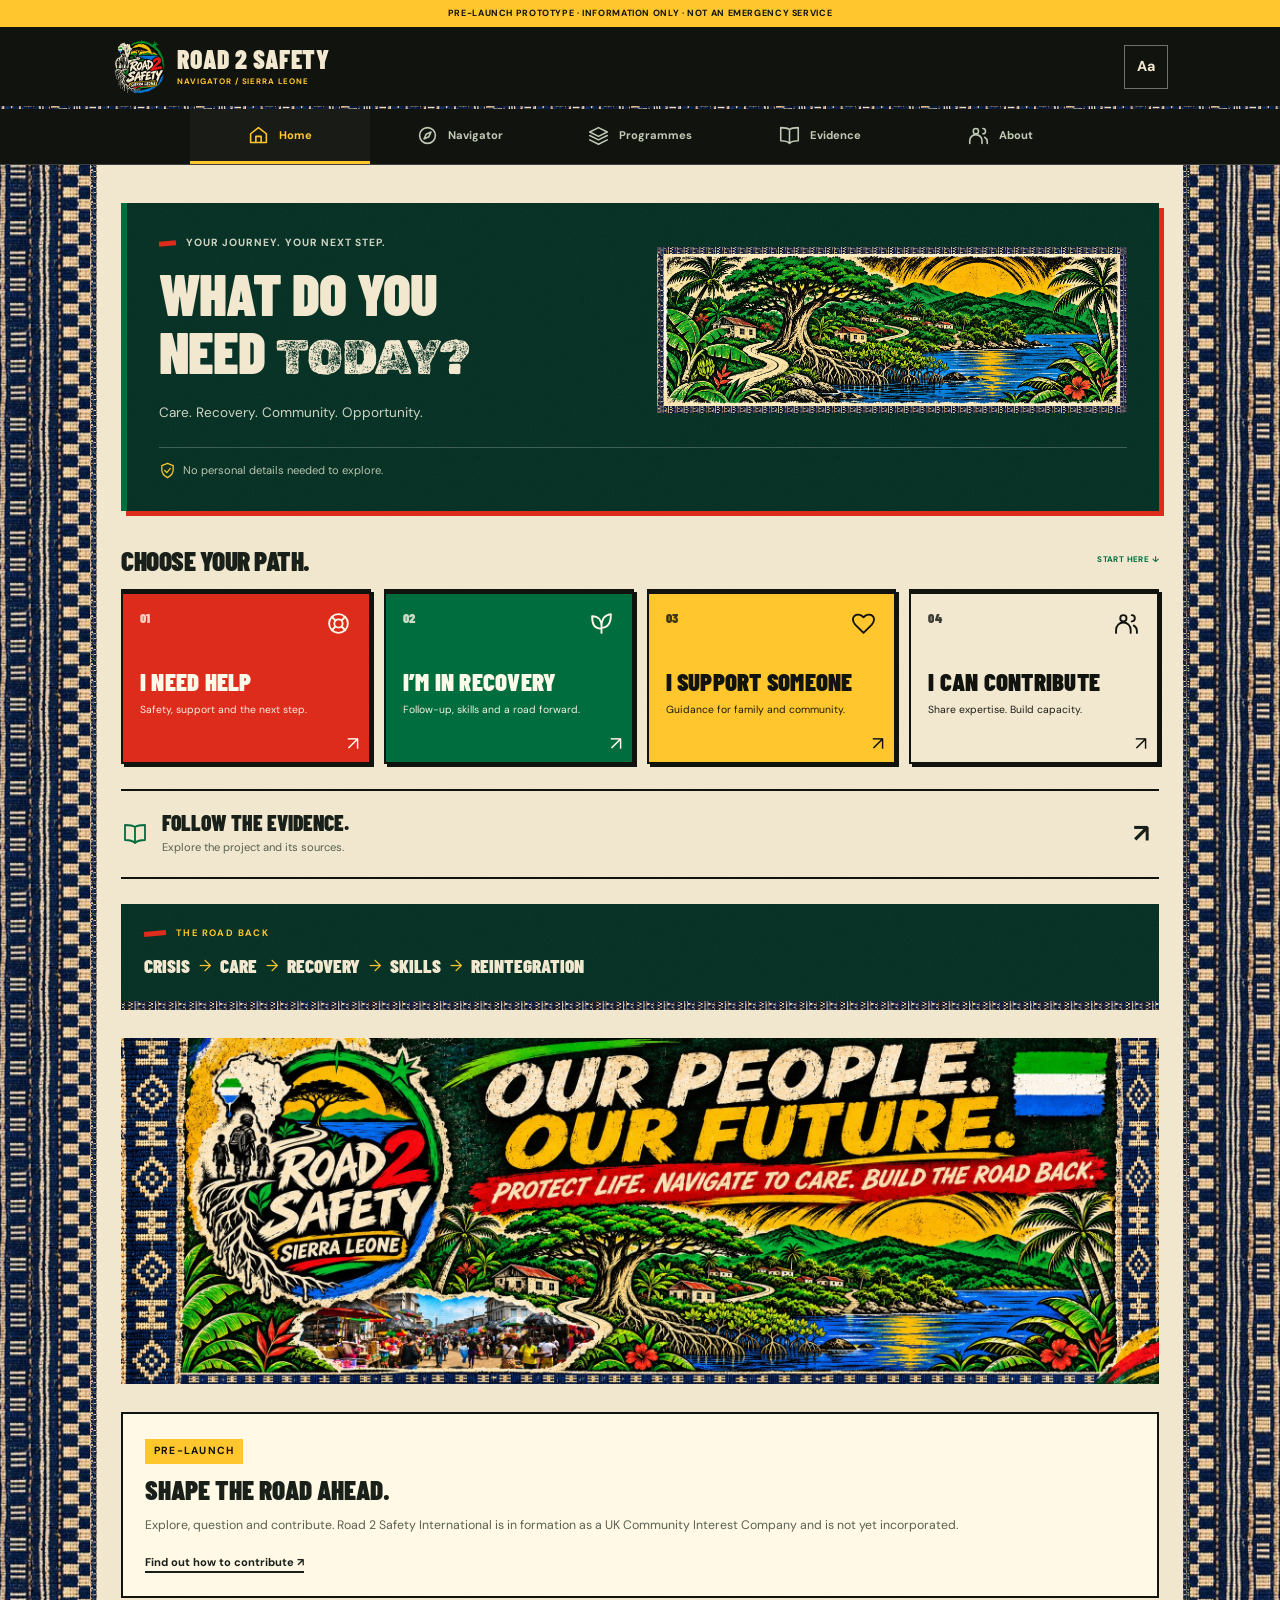
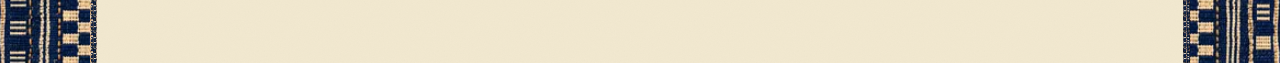
==== commit eaaec479: "Carry nature and country-cloth frames through Navigator" ====
--- a/app/index.html
+++ b/app/index.html
@@ -9,7 +9,7 @@
 <title>Road 2 Safety Navigator</title>
 <link href="manifest.webmanifest" rel="manifest"/>
 <link href="../assets/street/icon-192.png" rel="icon"/>
-<link href="../assets/street/street.css?v=street-3" rel="stylesheet"/><link href="app.css?v=street-3" rel="stylesheet"/></head>
+<link href="../assets/street/street.css?v=street-4" rel="stylesheet"/><link href="app.css?v=street-4" rel="stylesheet"/></head>
 <body>
 <svg aria-hidden="true" class="icon-library" xmlns="http://www.w3.org/2000/svg"><defs><symbol id="i-home" viewbox="0 0 24 24"><path d="m3 10 9-7 9 7v10H3Z"></path><path d="M9 20v-7h6v7"></path></symbol><symbol id="i-compass" viewbox="0 0 24 24"><circle cx="12" cy="12" r="9"></circle><path d="m16 8-2.5 5.5L8 16l2.5-5.5Z"></path></symbol><symbol id="i-help" viewbox="0 0 24 24"><circle cx="12" cy="12" r="9"></circle><circle cx="12" cy="12" r="4"></circle><path d="m5.5 5.5 3.6 3.6m5.8 5.8 3.6 3.6m-13 0 3.6-3.6m5.8-5.8 3.6-3.6"></path></symbol><symbol id="i-leaf" viewbox="0 0 24 24"><path d="M12 21v-9m0 5C4 17 3 11 3 5c6 0 9 4 9 9m0 2c0-9 3-12 9-13 0 7-2 13-9 13Z"></path></symbol><symbol id="i-heart" viewbox="0 0 24 24"><path d="m12 21-8-8C-2 6 6 0 12 6c6-6 14 0 8 7Z"></path></symbol><symbol id="i-people" viewbox="0 0 24 24"><circle cx="9" cy="7" r="3"></circle><path d="M2 21v-3a7 7 0 0 1 14 0v3M17 4a3 3 0 0 1 0 6m2 4a6 6 0 0 1 3 5v2"></path></symbol><symbol id="i-book" viewbox="0 0 24 24"><path d="M12 21V5m0 16c-3-3-6-3-10-3V3c4 0 7 0 10 2 3-2 6-2 10-2v15c-4 0-7 0-10 3Z"></path></symbol><symbol id="i-layers" viewbox="0 0 24 24"><path d="m12 3 10 5-10 5L2 8Zm-10 9 10 5 10-5M2 17l10 5 10-5"></path></symbol><symbol id="i-shield" viewbox="0 0 24 24"><path d="m12 2 8 3v6c0 5-4 9-8 11-4-2-8-6-8-11V5Z"></path><path d="m8 12 3 3 5-6"></path></symbol></defs></svg>
 <a class="skip" href="#content">Skip to content</a>
@@ -32,7 +32,7 @@
 </dialog>
 <main id="content" tabindex="-1">
 <section class="screen active" data-title="Home" id="home">
-<div class="app-hero ink-panel"><div class="app-hero-copy"><p class="kicker">YOUR JOURNEY. YOUR NEXT STEP.</p><h1>WHAT DO<br/>YOU NEED<br/><span class="gold-text rough">TODAY?</span></h1><p>Care. Recovery. Community. Opportunity.</p></div><figure class="app-hero-art"><img alt="Road 2 Safety Sierra Leone: the road, community and roots" data-art="" data-src="../assets/street/road-2-safety-logo.webp" height="1254" width="1254"/></figure><p class="privacy-badge"><svg aria-hidden="true" class="ui-icon"><use href="#i-shield"></use></svg>No personal details needed to explore.</p></div>
+<div class="app-hero ink-panel"><div class="app-hero-copy"><p class="kicker">YOUR JOURNEY. YOUR NEXT STEP.</p><h1>WHAT DO YOU<br/>NEED <span class="gold-text rough">TODAY?</span></h1><p>Care. Recovery. Community. Opportunity.</p></div><figure class="app-hero-art"><img alt="Illustrated forest, rooted tree, tropical leaves, coastal hills and blue water connected by a winding road" data-art="" data-src="../assets/street/sierra-leone-landscape.webp" height="724" width="2172"/></figure><p class="privacy-badge"><svg aria-hidden="true" class="ui-icon"><use href="#i-shield"></use></svg>No personal details needed to explore.</p></div>
 <div class="section-label"><h2>CHOOSE YOUR PATH.</h2><span>START HERE ↓</span></div>
 <div class="quick-grid">
 <a class="quick primary" data-open-panel="urgent" href="#navigator"><span class="quick-number">01</span><svg aria-hidden="true" class="ui-icon"><use href="#i-help"></use></svg><div><b>I NEED HELP</b><small>Safety, support and the next step.</small></div><i aria-hidden="true">↗</i></a>
@@ -42,7 +42,7 @@
 </div>
 <a class="evidence-feature" href="#evidence"><svg aria-hidden="true" class="ui-icon"><use href="#i-book"></use></svg><div><b>FOLLOW THE EVIDENCE.</b><small>Explore the project and its sources.</small></div><span aria-hidden="true">↗</span></a>
 <section class="road-card"><p class="kicker">THE ROAD BACK</p><div class="road-flow"><span>CRISIS</span><i aria-hidden="true">→</i><span>CARE</span><i aria-hidden="true">→</i><span>RECOVERY</span><i aria-hidden="true">→</i><span>SKILLS</span><i aria-hidden="true">→</i><span>REINTEGRATION</span></div></section>
-<figure class="home-campaign"><a aria-label="Open the complete Our People Our Future banner" href="../assets/street/road-2-safety-banner.png"><img alt="Road 2 Safety campaign: Our people. Our future. Protect life. Navigate to care. Build the road back." data-art="" data-src="../assets/street/road-2-safety-banner.jpg" height="724" loading="lazy" width="2172"/></a></figure>
+<figure class="home-campaign"><a aria-label="Open the complete Our People Our Future banner" href="../assets/street/road-2-safety-nature-banner.png"><img alt="Road 2 Safety campaign: Our people. Our future. Protect life. Navigate to care. Build the road back." data-art="" data-src="../assets/street/road-2-safety-nature-banner.jpg" height="724" loading="lazy" width="2172"/></a></figure>
 <section class="formation-card"><span class="badge">PRE-LAUNCH</span><b>SHAPE THE ROAD AHEAD.</b><p>Explore, question and contribute. Road 2 Safety International is in formation as a UK Community Interest Company and is not yet incorporated.</p><a class="text-link" href="#about">Find out how to contribute ↗</a></section>
 </section>
 <section class="screen" data-title="Navigator" id="navigator">
@@ -71,7 +71,7 @@
 <details id="research-card"><summary><span>03</span><div><b>Science &amp; Recovery R&amp;D</b><small>Toxicology · cannabinoids · Iboga research</small></div></summary><p>Research questions are kept separate from treatment claims. Any human research requires qualified institutions, ethics approval, clinical governance and relevant legal/regulatory permissions.</p></details>
 <details id="systems"><summary><span>04</span><div><b>Top-Down Systems Work</b><small>Supply · money · governance · accountability</small></div></summary><p>Map the crisis as one connected system: public-health harm at street level, organised supply above it, financial profit behind it and institutional accountability around it.</p></details>
 </div>
-<div class="art-card"><img alt="Road 2 Safety campaign artwork: Our people. Our future." data-art="" data-src="../assets/street/road-2-safety-banner.jpg" height="724" width="2172"/><div><p class="kicker pale">THE PRINCIPLE</p><h2>Do not build the response around punishing the most vulnerable point in the chain.</h2></div></div>
+<div class="art-card"><img alt="Road 2 Safety nature illustration: roots, coastal forest and a road towards the hills" data-art="" data-src="../assets/street/sierra-leone-landscape.webp" height="724" width="2172"/><div><p class="kicker pale">THE PRINCIPLE</p><h2>Do not build the response around punishing the most vulnerable point in the chain.</h2></div></div>
 <details class="model-art"><summary>View the full Road 2 Safety model artwork</summary><img alt="Road 2 Safety model: street contact, assessment and listening, referral to care, follow-up and reintegration support" data-art="" data-src="../assets/navigator-art.png" height="1402" loading="lazy" width="1122"/></details>
 </section>
 <section class="screen" data-title="Evidence" id="evidence">
@@ -93,7 +93,7 @@
 </section>
 <section class="screen" data-title="About" id="about">
 <header class="page-head"><p class="kicker">ABOUT ROAD 2 SAFETY</p><h1>ROOTED IN COMMUNITY.</h1><p>Road 2 Safety International is being formed as the UK international coordination, fundraising, partnership and project-incubation body alongside a locally governed Sierra Leone operational structure.</p></header>
-<div class="about-art"><img alt="Road 2 Safety campaign artwork: Our people. Our future." data-art="" data-src="../assets/street/road-2-safety-banner.jpg" height="724" width="2172"/></div>
+<div class="about-art"><img alt="Road 2 Safety campaign artwork: Our people. Our future." data-art="" data-src="../assets/street/road-2-safety-nature-banner.jpg" height="724" width="2172"/></div>
 <div class="about-grid">
 <article><b>PUBLIC PROMISE</b><p>People are people before they are “users”, “addicts” or statistics. Care and informed choice come before ideology.</p></article>
 <article><b>EVIDENCE PROMISE</b><p>Verified evidence, documented sources, advisory information and unresolved claims should not be presented as though they carry the same certainty.</p></article>
@@ -103,9 +103,9 @@
 <div class="contact-card"><p class="kicker pale">GENERAL &amp; PARTNERSHIP ENQUIRIES</p><a href="mailto:Road2SafetyCIC@gmail.com?subject=Road%202%20Safety%20International%20Enquiry">Road2SafetyCIC@gmail.com</a><small>Please do not send medical records or confidential case histories.</small></div>
 <div class="privacy-note"><b>Prototype privacy position</b><p>This prototype saves display preferences on this device. No accounts, analytics, tracking or beneficiary case database. Your health or addiction history is not collected.</p></div>
 <a class="holding-link" href="../index.html">← View public holding website</a>
-<details class="app-credits"><summary>Photography &amp; design credits</summary><p>Campaign artwork is an AI-assisted collage. Freetown market photo reference: <a href="https://commons.wikimedia.org/wiki/File:Freetown_street_(13992704238).jpg">Erik Cleves Kristensen, 2014</a>, <a href="https://creativecommons.org/licenses/by/2.0/">CC BY 2.0</a>. No claim about the circumstances of the people pictured. <a href="../index.html#image-credits">Full credits ↗</a></p></details></section>
+<details class="app-credits"><summary>Photography &amp; design credits</summary><p>Campaign artwork is an AI-assisted collage. Freetown market photo reference: <a href="https://commons.wikimedia.org/wiki/File:Freetown_street_(13992704238).jpg">Erik Cleves Kristensen, 2014</a>, <a href="https://creativecommons.org/licenses/by/2.0/">CC BY 2.0</a>. No claim about the circumstances of the people pictured. <a href="../index.html#image-credits">Full credits ↗</a></p><p>The woven texture and coastal nature scene are contemporary Sierra Leone-inspired campaign artwork. They are distinct from documentary photographs.</p></details></section>
 </main>
 <div class="install" hidden="" id="installPrompt"><div><b>Install Road 2 Safety</b><small>Add this prototype to the home screen</small></div><button id="installBtn" type="button">Install</button><button aria-label="Dismiss" id="installDismiss" type="button">×</button></div>
-<script src="app.js?v=street-3"></script>
+<script src="app.js?v=street-4"></script>
 </body>
 </html>
--- a/app/app.css
+++ b/app/app.css
@@ -3,3 +3,8 @@
 @media(max-width:759px){.screen{padding:22px 19px 35px}.app-head{padding:9px 19px}.quick-grid{grid-template-columns:1fr 1fr;gap:11px}.quick{min-height:154px;padding:14px;gap:10px}.quick b{font-size:1.5rem}.quick small{font-size:.67rem;padding-right:6px}.app-hero{padding:22px 18px;grid-template-columns:1.25fr .75fr;column-gap:8px}.app-hero h1{font-size:clamp(2.35rem,7.3vw,3.7rem);line-height:.98;margin:15px 0}.app-hero .kicker{font-size:.43rem;letter-spacing:.08em;line-height:1.7}.app-hero .kicker:before{width:12px;margin-right:5px}.app-hero-copy>p:last-child{font-size:.64rem;max-width:240px;line-height:1.65}.app-hero-art img{min-width:0}.privacy-badge{font-size:.53rem;margin-top:18px;padding-top:12px}.section-label{margin-top:30px}.section-label h2{font-size:1.5rem}.section-label>span{font-size:.48rem}.route-list{grid-template-columns:1fr;gap:10px}.route-btn{padding:16px 12px;gap:10px}.route-btn b{font-size:1.35rem}.route-btn small{font-size:.67rem}.route-btn>span{font-size:1.65rem}.panel-shell{padding:23px 20px;margin-top:20px}.nav-panel h2{font-size:2.05rem}.nav-panel p{font-size:.82rem;line-height:1.8}.evidence-grid{grid-template-columns:1fr}.evidence-grid article{padding:18px}.evidence-grid b{font-size:1.4rem}.about-grid{grid-template-columns:1fr;gap:10px}.about-grid p{font-size:.79rem}.programme-list details{padding:0 17px}.programme-list summary{gap:12px;padding:18px 0}.programme-list b{font-size:1.4rem}.programme-list summary>span{font-size:1.7rem}.programme-list small{font-size:.64rem}.programme-list details p{font-size:.79rem}.page-head h1{font-size:clamp(2.65rem,9vw,4rem)}.contact-card{padding:23px 19px}.contact-card a{font-size:clamp(1.4rem,5.5vw,1.9rem)}.road-card{padding:20px}.road-flow{gap:7px}.road-flow span{font-size:1.05rem}.page-head>p:last-child{font-size:.83rem}.bottom-nav a{min-height:73px}.bottom-nav small{font-size:.55rem}.home-campaign{margin:24px 0}.formation-card{padding:20px}.app-brand b{font-size:1.5rem}.app-brand small{font-size:.46rem}.downloads a{grid-template-columns:30px 1fr 16px;gap:10px}.downloads b{font-size:1.25rem}}
 @media(max-width:360px){.screen{padding-left:15px;padding-right:15px}.prototype-bar{font-size:.48rem}.app-head{padding-left:15px;padding-right:15px}.app-brand img{width:44px;height:44px}.app-brand b{font-size:1.4rem}.app-hero{padding:20px 15px;grid-template-columns:1.3fr .7fr}.app-hero h1{font-size:2.35rem}.app-hero .kicker{font-size:.39rem}.app-hero-copy>p:last-child{font-size:.61rem}.privacy-badge{font-size:.48rem}.quick{min-height:158px;padding:12px}.quick b{font-size:1.35rem}.quick small{font-size:.62rem}.quick>.ui-icon{width:22px;height:22px}.section-label h2{font-size:1.35rem}.bottom-nav small{font-size:.48rem}.bottom-nav a .ui-icon{width:19px;height:19px}.settings{padding:20px}.settings-head b{font-size:1.7rem}.contact-card a{font-size:1.45rem}}
 .downloads a{grid-template-columns:32px minmax(0,1fr) 24px}.downloads i{width:24px;text-align:center;font-size:1rem;font-family:'DejaVu Sans',Arial,sans-serif}
+/* Country-cloth-inspired woven frames and an independent coastal nature scene. */
+body{background:var(--forest) url('../assets/street/country-cloth.webp') center/280px}.screen{background:var(--paper) url('../assets/street/grain.svg');border-inline:7px solid var(--forest);border-image:url('../assets/street/country-cloth.webp') 60 round}.app-head:after{content:'';position:absolute;left:0;right:0;bottom:-8px;height:8px;background:var(--forest) url('../assets/street/country-cloth.webp') center/145px;pointer-events:none}.app-hero{grid-template-columns:1fr 1fr;column-gap:28px;background-color:var(--forest);border-left-color:var(--green)}.app-hero h1{font-size:3.6rem;line-height:1}.app-hero-art{align-self:center;border:7px solid var(--forest);border-image:url('../assets/street/country-cloth.webp') 60 round;background:var(--black);padding:0}.app-hero-art img{max-height:none;width:100%;height:auto;object-fit:contain}.app-hero-art figcaption{font-size:.4rem;line-height:1.6;color:var(--gold);padding:8px 9px;letter-spacing:.08em;text-align:center}.page-head{border-bottom:8px solid var(--forest);border-image:url('../assets/street/country-cloth.webp') 60 round;padding-bottom:17px}.quick{border-top-width:5px}.road-card{border-bottom:9px solid var(--forest);border-image:url('../assets/street/country-cloth.webp') 60 round}.art-card{border-inline:7px solid var(--forest);border-image:url('../assets/street/country-cloth.webp') 60 round}.bottom-nav{border-top-color:var(--gold)}
+@media(min-width:760px){.bottom-nav{top:82px}.app-hero{padding:32px}.app-hero-copy>p:last-child{max-width:360px}}
+@media(max-width:759px){.screen{border-inline-width:6px}.app-hero{grid-template-columns:1fr;padding:22px 18px;gap:0}.app-hero h1{font-size:clamp(2.35rem,8.5vw,3.3rem);line-height:1.03;margin:12px 0}.app-hero .kicker{font-size:.47rem}.app-hero-copy>p:last-child{font-size:.65rem;max-width:none}.app-hero-art{margin-top:19px;max-width:none;width:100%;border-width:5px}.app-hero-art figcaption{font-size:.34rem;padding:6px}.app-hero-art img{width:100%}.privacy-badge{margin-top:17px;padding-top:12px}.page-head{border-bottom-width:6px}.quick{min-height:155px}.data-saver .app-hero h1{font-size:2.7rem}.bottom-nav{border-top-color:var(--gold)}}
+@media(max-width:360px){.app-hero{padding:20px 15px}.app-hero h1{font-size:2.2rem}.app-hero .kicker{font-size:.42rem}.app-hero-copy>p:last-child{font-size:.59rem}.app-hero-art{margin-top:16px}.privacy-badge{font-size:.46rem}.quick b{font-size:1.3rem}}
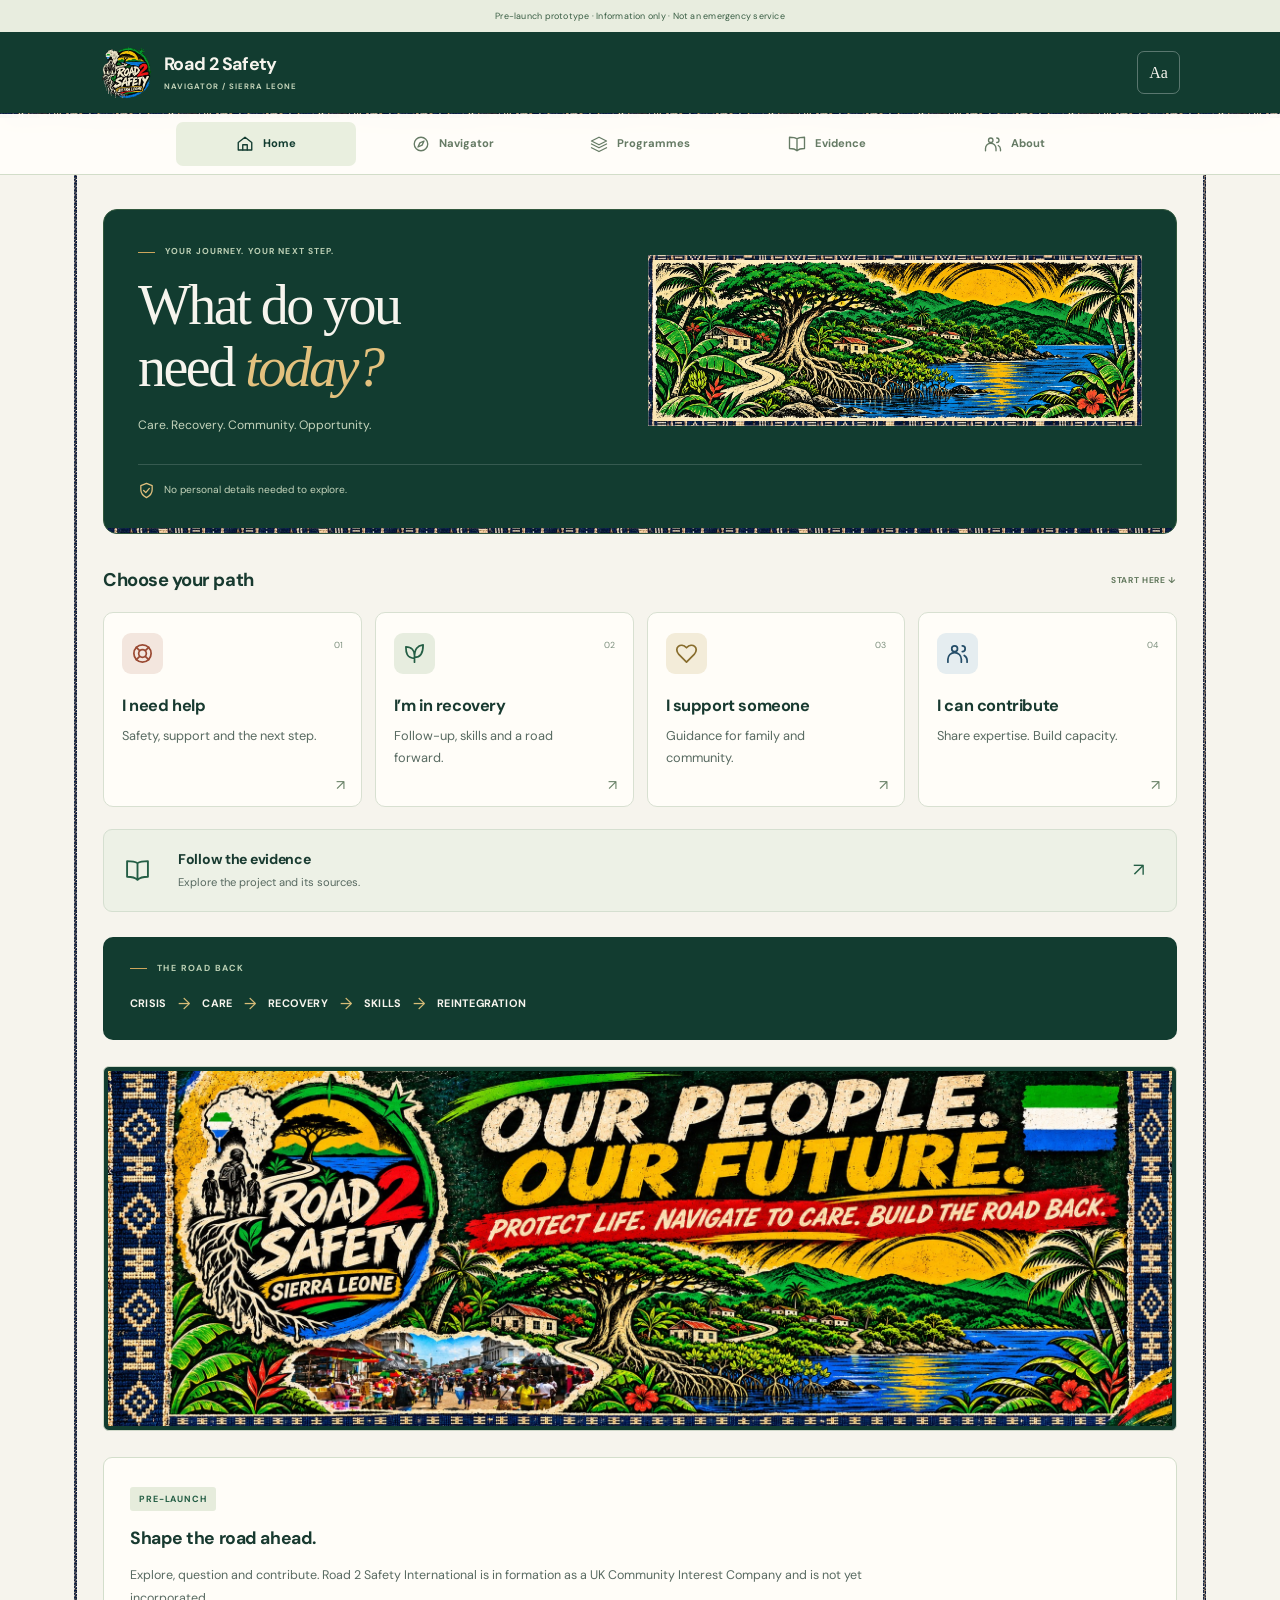
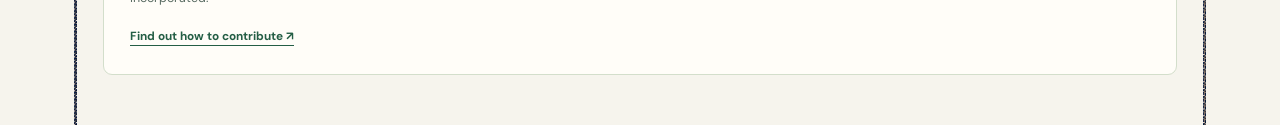
==== commit dcf3959f: "Refine Navigator typography and nature identity" ====
--- a/app/index.html
+++ b/app/index.html
@@ -4,18 +4,18 @@
 <head>
 <meta charset="utf-8"/>
 <meta content="width=device-width,initial-scale=1,viewport-fit=cover" name="viewport"/>
-<meta content="#11130f" name="theme-color"/>
+<meta content="#123c30" name="theme-color"/>
 <meta content="Road 2 Safety Navigator — functioning prototype for crisis navigation, recovery, evidence and reintegration." name="description"/>
 <title>Road 2 Safety Navigator</title>
 <link href="manifest.webmanifest" rel="manifest"/>
 <link href="../assets/street/icon-192.png" rel="icon"/>
-<link href="../assets/street/street.css?v=street-4" rel="stylesheet"/><link href="app.css?v=street-4" rel="stylesheet"/></head>
+<link href="../assets/street/street.css?v=street-4" rel="stylesheet"/><link href="app.css?v=professional-1" rel="stylesheet"/></head>
 <body>
 <svg aria-hidden="true" class="icon-library" xmlns="http://www.w3.org/2000/svg"><defs><symbol id="i-home" viewbox="0 0 24 24"><path d="m3 10 9-7 9 7v10H3Z"></path><path d="M9 20v-7h6v7"></path></symbol><symbol id="i-compass" viewbox="0 0 24 24"><circle cx="12" cy="12" r="9"></circle><path d="m16 8-2.5 5.5L8 16l2.5-5.5Z"></path></symbol><symbol id="i-help" viewbox="0 0 24 24"><circle cx="12" cy="12" r="9"></circle><circle cx="12" cy="12" r="4"></circle><path d="m5.5 5.5 3.6 3.6m5.8 5.8 3.6 3.6m-13 0 3.6-3.6m5.8-5.8 3.6-3.6"></path></symbol><symbol id="i-leaf" viewbox="0 0 24 24"><path d="M12 21v-9m0 5C4 17 3 11 3 5c6 0 9 4 9 9m0 2c0-9 3-12 9-13 0 7-2 13-9 13Z"></path></symbol><symbol id="i-heart" viewbox="0 0 24 24"><path d="m12 21-8-8C-2 6 6 0 12 6c6-6 14 0 8 7Z"></path></symbol><symbol id="i-people" viewbox="0 0 24 24"><circle cx="9" cy="7" r="3"></circle><path d="M2 21v-3a7 7 0 0 1 14 0v3M17 4a3 3 0 0 1 0 6m2 4a6 6 0 0 1 3 5v2"></path></symbol><symbol id="i-book" viewbox="0 0 24 24"><path d="M12 21V5m0 16c-3-3-6-3-10-3V3c4 0 7 0 10 2 3-2 6-2 10-2v15c-4 0-7 0-10 3Z"></path></symbol><symbol id="i-layers" viewbox="0 0 24 24"><path d="m12 3 10 5-10 5L2 8Zm-10 9 10 5 10-5M2 17l10 5 10-5"></path></symbol><symbol id="i-shield" viewbox="0 0 24 24"><path d="m12 2 8 3v6c0 5-4 9-8 11-4-2-8-6-8-11V5Z"></path><path d="m8 12 3 3 5-6"></path></symbol></defs></svg>
 <a class="skip" href="#content">Skip to content</a>
-<div class="prototype-bar">PRE-LAUNCH PROTOTYPE · INFORMATION ONLY · NOT AN EMERGENCY SERVICE</div>
+<div class="prototype-bar">Pre-launch prototype · Information only · Not an emergency service</div>
 <header class="app-head">
-<a class="app-brand" href="#home"><img alt="" src="../assets/street/brand-mark.webp"/><span><b>ROAD 2 SAFETY</b><small>NAVIGATOR / SIERRA LEONE</small></span></a>
+<a class="app-brand" href="#home"><img alt="" src="../assets/street/brand-mark.webp"/><span><b>Road 2 Safety</b><small>NAVIGATOR / SIERRA LEONE</small></span></a>
 <button aria-controls="settings" aria-expanded="false" aria-haspopup="dialog" aria-label="Display settings" class="round-btn" id="settingsBtn" type="button">Aa</button>
 </header><nav aria-label="App navigation" class="bottom-nav">
 <a data-nav="home" href="#home"><span><svg aria-hidden="true" class="ui-icon" focusable="false"><use href="#i-home"></use></svg></span><small>Home</small></a>
@@ -32,21 +32,21 @@
 </dialog>
 <main id="content" tabindex="-1">
 <section class="screen active" data-title="Home" id="home">
-<div class="app-hero ink-panel"><div class="app-hero-copy"><p class="kicker">YOUR JOURNEY. YOUR NEXT STEP.</p><h1>WHAT DO YOU<br/>NEED <span class="gold-text rough">TODAY?</span></h1><p>Care. Recovery. Community. Opportunity.</p></div><figure class="app-hero-art"><img alt="Illustrated forest, rooted tree, tropical leaves, coastal hills and blue water connected by a winding road" data-art="" data-src="../assets/street/sierra-leone-landscape.webp" height="724" width="2172"/></figure><p class="privacy-badge"><svg aria-hidden="true" class="ui-icon"><use href="#i-shield"></use></svg>No personal details needed to explore.</p></div>
-<div class="section-label"><h2>CHOOSE YOUR PATH.</h2><span>START HERE ↓</span></div>
+<div class="app-hero ink-panel"><div class="app-hero-copy"><p class="kicker">YOUR JOURNEY. YOUR NEXT STEP.</p><h1>What do you<br/>need <em>today?</em></h1><p>Care. Recovery. Community. Opportunity.</p></div><figure class="app-hero-art"><img alt="Illustrated forest, rooted tree, tropical leaves, coastal hills and blue water connected by a winding road" data-art="" data-src="../assets/street/sierra-leone-landscape.webp" height="724" width="2172"/></figure><p class="privacy-badge"><svg aria-hidden="true" class="ui-icon"><use href="#i-shield"></use></svg>No personal details needed to explore.</p></div>
+<div class="section-label"><h2>Choose your path</h2><span>START HERE ↓</span></div>
 <div class="quick-grid">
-<a class="quick primary" data-open-panel="urgent" href="#navigator"><span class="quick-number">01</span><svg aria-hidden="true" class="ui-icon"><use href="#i-help"></use></svg><div><b>I NEED HELP</b><small>Safety, support and the next step.</small></div><i aria-hidden="true">↗</i></a>
-<a class="quick recovery" data-open-panel="recovery" href="#navigator"><span class="quick-number">02</span><svg aria-hidden="true" class="ui-icon"><use href="#i-leaf"></use></svg><div><b>I’M IN RECOVERY</b><small>Follow-up, skills and a road forward.</small></div><i aria-hidden="true">↗</i></a>
-<a class="quick family" data-open-panel="family" href="#navigator"><span class="quick-number">03</span><svg aria-hidden="true" class="ui-icon"><use href="#i-heart"></use></svg><div><b>I SUPPORT SOMEONE</b><small>Guidance for family and community.</small></div><i aria-hidden="true">↗</i></a>
-<a class="quick contribute" data-open-panel="contribute" href="#navigator"><span class="quick-number">04</span><svg aria-hidden="true" class="ui-icon"><use href="#i-people"></use></svg><div><b>I CAN CONTRIBUTE</b><small>Share expertise. Build capacity.</small></div><i aria-hidden="true">↗</i></a>
+<a class="quick primary" data-open-panel="urgent" href="#navigator"><span class="quick-number">01</span><svg aria-hidden="true" class="ui-icon"><use href="#i-help"></use></svg><div><b>I need help</b><small>Safety, support and the next step.</small></div><i aria-hidden="true">↗</i></a>
+<a class="quick recovery" data-open-panel="recovery" href="#navigator"><span class="quick-number">02</span><svg aria-hidden="true" class="ui-icon"><use href="#i-leaf"></use></svg><div><b>I’m in recovery</b><small>Follow-up, skills and a road forward.</small></div><i aria-hidden="true">↗</i></a>
+<a class="quick family" data-open-panel="family" href="#navigator"><span class="quick-number">03</span><svg aria-hidden="true" class="ui-icon"><use href="#i-heart"></use></svg><div><b>I support someone</b><small>Guidance for family and community.</small></div><i aria-hidden="true">↗</i></a>
+<a class="quick contribute" data-open-panel="contribute" href="#navigator"><span class="quick-number">04</span><svg aria-hidden="true" class="ui-icon"><use href="#i-people"></use></svg><div><b>I can contribute</b><small>Share expertise. Build capacity.</small></div><i aria-hidden="true">↗</i></a>
 </div>
-<a class="evidence-feature" href="#evidence"><svg aria-hidden="true" class="ui-icon"><use href="#i-book"></use></svg><div><b>FOLLOW THE EVIDENCE.</b><small>Explore the project and its sources.</small></div><span aria-hidden="true">↗</span></a>
+<a class="evidence-feature" href="#evidence"><svg aria-hidden="true" class="ui-icon"><use href="#i-book"></use></svg><div><b>Follow the evidence</b><small>Explore the project and its sources.</small></div><span aria-hidden="true">↗</span></a>
 <section class="road-card"><p class="kicker">THE ROAD BACK</p><div class="road-flow"><span>CRISIS</span><i aria-hidden="true">→</i><span>CARE</span><i aria-hidden="true">→</i><span>RECOVERY</span><i aria-hidden="true">→</i><span>SKILLS</span><i aria-hidden="true">→</i><span>REINTEGRATION</span></div></section>
 <figure class="home-campaign"><a aria-label="Open the complete Our People Our Future banner" href="../assets/street/road-2-safety-nature-banner.png"><img alt="Road 2 Safety campaign: Our people. Our future. Protect life. Navigate to care. Build the road back." data-art="" data-src="../assets/street/road-2-safety-nature-banner.jpg" height="724" loading="lazy" width="2172"/></a></figure>
-<section class="formation-card"><span class="badge">PRE-LAUNCH</span><b>SHAPE THE ROAD AHEAD.</b><p>Explore, question and contribute. Road 2 Safety International is in formation as a UK Community Interest Company and is not yet incorporated.</p><a class="text-link" href="#about">Find out how to contribute ↗</a></section>
+<section class="formation-card"><span class="badge">PRE-LAUNCH</span><b>Shape the road ahead.</b><p>Explore, question and contribute. Road 2 Safety International is in formation as a UK Community Interest Company and is not yet incorporated.</p><a class="text-link" href="#about">Find out how to contribute ↗</a></section>
 </section>
 <section class="screen" data-title="Navigator" id="navigator">
-<header class="page-head"><p class="kicker">START WITH THE NEED</p><h1>FIND YOUR NEXT STEP.</h1><p>Choose the route closest to what is happening. This version does not collect health or addiction case data.</p></header>
+<header class="page-head"><p class="kicker">START WITH THE NEED</p><h1>Find your next step.</h1><p>Choose the route closest to what is happening. This version does not collect health or addiction case data.</p></header>
 <div class="route-list">
 <button class="route-btn" data-panel="urgent"><span>01</span><div><b>Urgent safety concern</b><small>Collapse, breathing difficulty, seizure, severe confusion or immediate danger</small></div><i>›</i></button>
 <button class="route-btn" data-panel="treatment"><span>02</span><div><b>Find treatment / rehabilitation</b><small>How the verified service directory will work</small></div><i>›</i></button>
@@ -55,7 +55,7 @@
 <button class="route-btn" data-panel="contribute"><span>05</span><div><b>I can contribute</b><small>Expertise, partnership, funding or volunteering</small></div><i>›</i></button>
 </div>
 <div class="panel-shell">
-<div class="nav-panel show" id="welcome"><p class="kicker pale">SELECT A ROUTE ABOVE</p><h2>No form before the first answer.</h2><p>People should be able to understand the next safe step without first handing over sensitive information.</p></div>
+<div class="nav-panel show" id="welcome"><p class="kicker pale">SELECT A ROUTE TO BEGIN</p><h2>No form before the first answer.</h2><p>People should be able to understand the next safe step without first handing over sensitive information.</p></div>
 <div class="nav-panel" id="urgent"><p class="kicker pale">URGENT SAFETY</p><h2>Seek emergency medical help now if someone is in immediate danger.</h2><p>If somebody is unconscious, cannot breathe normally, is having a seizure, is severely confused or is otherwise in immediate danger, seek local emergency medical assistance. Do not rely on this app for emergency response.</p><div class="notice">Verified Sierra Leone emergency and referral contacts will only be published after route-by-route confirmation.</div></div>
 <div class="nav-panel" id="treatment"><p class="kicker pale">TREATMENT &amp; REHABILITATION</p><h2>Verified routes, not guessed routes.</h2><p>The live directory is planned to show what each service does, who can refer, admission requirements, accessibility and what happens after discharge. Until those details are independently checked, this prototype will not invent or publish them.</p></div>
 <div class="nav-panel" id="recovery"><p class="kicker pale">RECOVERY &amp; REINTEGRATION</p><h2>Recovery should continue after discharge.</h2><p>The Road 2 Safety model connects follow-up with family/community reconnection, education, skills, livelihood and longer-term outcome tracking. Plastic 2 Purpose is one proposed employment pathway.</p><a class="panel-link" data-focus-programme="purpose" href="#programmes">Explore Plastic 2 Purpose →</a></div>
@@ -64,10 +64,10 @@
 </div>
 </section>
 <section class="screen" data-title="Programmes" id="programmes">
-<header class="page-head"><p class="kicker">PROGRAMME FAMILY</p><h1>ONE ROAD. CONNECTED ROUTES.</h1><p>Each lane has a different job and different safeguards.</p></header>
+<header class="page-head"><p class="kicker">PROGRAMME FAMILY</p><h1>One road. Connected routes.</h1><p>Each lane has a different job and different safeguards.</p></header>
 <div class="programme-list">
 <details id="core" open=""><summary><span>01</span><div><b>Road 2 Safety Core</b><small>Care navigation · recovery · reintegration</small></div></summary><p>Kush Crisis Navigator, referral follow-through, family/community support and longer-term recovery pathways.</p></details>
-<details id="purpose"><summary><span>02</span><div><b>Plastic 2 Purpose</b><small>Circular economy · skills · employment</small></div></summary><p><strong>Waste → Skills → Production → Employment → Recovery → Reintegration.</strong> A proposed circular-economy programme intended to create more stable routes into skills and livelihood. Any relationship with Nzambi Matee / Gjenge Makers remains a proposed partnership to approach, not an existing partnership.</p></details>
+<details id="purpose"><summary><span>02</span><div><b>Plastic 2 Purpose</b><small>Circular economy · skills · employment</small></div></summary><p><strong>Plastic waste → Paid collection → Skills → Local production → Employment → Recovery &amp; reintegration.</strong> A proposed circular-economy programme intended to create more stable routes into skills and livelihood. Exploratory contact has been established with Gjenge Makers. Their initial reply identifies paid machine fabrication as a starting point. Machine specifications, costs, training arrangements and any partnership terms remain to be agreed.</p></details>
 <details id="research-card"><summary><span>03</span><div><b>Science &amp; Recovery R&amp;D</b><small>Toxicology · cannabinoids · Iboga research</small></div></summary><p>Research questions are kept separate from treatment claims. Any human research requires qualified institutions, ethics approval, clinical governance and relevant legal/regulatory permissions.</p></details>
 <details id="systems"><summary><span>04</span><div><b>Top-Down Systems Work</b><small>Supply · money · governance · accountability</small></div></summary><p>Map the crisis as one connected system: public-health harm at street level, organised supply above it, financial profit behind it and institutional accountability around it.</p></details>
 </div>
@@ -75,7 +75,7 @@
 <details class="model-art"><summary>View the full Road 2 Safety model artwork</summary><img alt="Road 2 Safety model: street contact, assessment and listening, referral to care, follow-up and reintegration support" data-art="" data-src="../assets/navigator-art.png" height="1402" loading="lazy" width="1122"/></details>
 </section>
 <section class="screen" data-title="Evidence" id="evidence">
-<header class="page-head"><p class="kicker">EVIDENCE LIBRARY</p><h1>FOLLOW THE EVIDENCE.</h1><p>Know the source. Understand the limits. Ask the next question.</p></header>
+<header class="page-head"><p class="kicker">EVIDENCE LIBRARY</p><h1>Follow the evidence.</h1><p>Know the source. Understand the limits. Ask the next question.</p></header>
 <div class="evidence-grid">
 <article><b>VERIFIED</b><p>Public or independently supported evidence suitable for careful external use.</p></article>
 <article><b>DOCUMENTED</b><p>Identifiable Sierra Leonean or institutional material that can be cited with its source and limits.</p></article>
@@ -92,7 +92,7 @@
 </div>
 </section>
 <section class="screen" data-title="About" id="about">
-<header class="page-head"><p class="kicker">ABOUT ROAD 2 SAFETY</p><h1>ROOTED IN COMMUNITY.</h1><p>Road 2 Safety International is being formed as the UK international coordination, fundraising, partnership and project-incubation body alongside a locally governed Sierra Leone operational structure.</p></header>
+<header class="page-head"><p class="kicker">ABOUT ROAD 2 SAFETY</p><h1>Rooted in community.</h1><p>Road 2 Safety International is being formed as the UK international coordination, fundraising, partnership and project-incubation body alongside a locally governed Sierra Leone operational structure.</p></header>
 <div class="about-art"><img alt="Road 2 Safety campaign artwork: Our people. Our future." data-art="" data-src="../assets/street/road-2-safety-nature-banner.jpg" height="724" width="2172"/></div>
 <div class="about-grid">
 <article><b>PUBLIC PROMISE</b><p>People are people before they are “users”, “addicts” or statistics. Care and informed choice come before ideology.</p></article>
@@ -102,7 +102,7 @@
 </div>
 <div class="contact-card"><p class="kicker pale">GENERAL &amp; PARTNERSHIP ENQUIRIES</p><a href="mailto:Road2SafetyCIC@gmail.com?subject=Road%202%20Safety%20International%20Enquiry">Road2SafetyCIC@gmail.com</a><small>Please do not send medical records or confidential case histories.</small></div>
 <div class="privacy-note"><b>Prototype privacy position</b><p>This prototype saves display preferences on this device. No accounts, analytics, tracking or beneficiary case database. Your health or addiction history is not collected.</p></div>
-<a class="holding-link" href="../index.html">← View public holding website</a>
+<a class="holding-link" href="../">← Back to the Road 2 Safety website</a>
 <details class="app-credits"><summary>Photography &amp; design credits</summary><p>Campaign artwork is an AI-assisted collage. Freetown market photo reference: <a href="https://commons.wikimedia.org/wiki/File:Freetown_street_(13992704238).jpg">Erik Cleves Kristensen, 2014</a>, <a href="https://creativecommons.org/licenses/by/2.0/">CC BY 2.0</a>. No claim about the circumstances of the people pictured. <a href="../index.html#image-credits">Full credits ↗</a></p><p>The woven texture and coastal nature scene are contemporary Sierra Leone-inspired campaign artwork. They are distinct from documentary photographs.</p></details></section>
 </main>
 <div class="install" hidden="" id="installPrompt"><div><b>Install Road 2 Safety</b><small>Add this prototype to the home screen</small></div><button id="installBtn" type="button">Install</button><button aria-label="Dismiss" id="installDismiss" type="button">×</button></div>
--- a/app/app.css
+++ b/app/app.css
@@ -1,10 +1,20 @@
-:root{--text-scale:1}html.large-text{font-size:18px}body{padding-bottom:90px;background:var(--paper) url('../assets/street/grain.svg')}a{text-decoration:none}.icon-library{position:absolute;width:0;height:0;overflow:hidden}.prototype-bar{background:var(--gold);color:var(--black);padding:7px 12px;text-align:center;font-size:.56rem;font-weight:700;letter-spacing:.07em;line-height:1.5}.app-head{display:flex;align-items:center;justify-content:space-between;gap:15px;padding:10px 22px;background:var(--black);color:var(--paper);position:sticky;top:0;z-index:90;border-bottom:3px solid var(--red)}.app-brand{display:flex;gap:10px;align-items:center}.app-brand img{width:50px;height:50px;object-fit:contain}.app-brand b{font:900 1.6rem/.95 var(--display);letter-spacing:.015em;display:block}.app-brand small{display:block;font-size:.5rem;font-weight:700;letter-spacing:.12em;color:var(--gold);line-height:1.5;margin-top:4px}.round-btn{width:44px;height:44px;border:1px solid #ffffff65;background:transparent;color:var(--paper);font-size:.9rem;font-weight:700;flex-shrink:0}.screen{display:none;max-width:1100px;margin:auto;padding:28px 22px 40px}.screen.active{display:block}.app-hero{position:relative;display:grid;grid-template-columns:1.15fr .85fr;column-gap:12px;padding:30px;border-left:6px solid var(--green);box-shadow:5px 5px 0 var(--red)}.app-hero h1{font-size:clamp(2.5rem,6.5vw,4.3rem);margin:14px 0 18px;line-height:.95}.app-hero h1 .rough{font-size:.84em;line-height:1.15;display:inline-block;letter-spacing:-.03em}.app-hero .kicker{font-size:.51rem;color:#cfd3c3;letter-spacing:.1em;margin-bottom:0}.app-hero .kicker:before{width:17px}.app-hero-copy{align-self:center}.app-hero-copy>p:last-child{font-size:.75rem;color:#cdd3c2;line-height:1.5;margin-bottom:0;max-width:280px}.app-hero-art{align-self:center}.app-hero-art img{width:100%;height:auto;max-height:310px;object-fit:contain}.privacy-badge{display:flex;align-items:center;gap:7px;font-size:.58rem;grid-column:1/-1;color:#b7c4ad;border-top:1px solid #ffffff38;margin:23px 0 0;padding-top:14px;line-height:1.5}.privacy-badge .ui-icon{width:17px;height:17px;color:var(--gold)}.section-label{display:flex;justify-content:space-between;align-items:center;gap:12px;margin:35px 0 15px}.section-label h2{font-size:1.7rem;line-height:1.05;margin-bottom:0}.section-label>span{font-size:.51rem;font-weight:700;letter-spacing:.05em;white-space:nowrap;color:var(--green)}.quick-grid{display:grid;grid-template-columns:repeat(4,minmax(0,1fr));gap:13px}.quick{padding:17px;min-height:175px;position:relative;display:grid;grid-template-columns:1fr 26px;gap:12px 10px;border:2px solid var(--black);box-shadow:3px 3px 0 var(--black);color:var(--black);background:var(--paper);transition:transform .15s,box-shadow .15s}.quick:hover{transform:translate(-2px,-2px);box-shadow:5px 5px 0 var(--black)}.quick.primary{background:var(--red);color:var(--white)}.quick.recovery{background:var(--green);color:var(--white)}.quick.family{background:var(--gold)}.quick.contribute{background:var(--paper)}.quick-number{font:900 .85rem/1 var(--display);letter-spacing:.03em;opacity:.8}.quick>.ui-icon{width:25px;height:25px;grid-column:2;grid-row:1}.quick>div{grid-column:1/-1}.quick b{display:block;font:900 1.55rem/.98 var(--display);letter-spacing:.01em}.quick small{display:block;font-size:.65rem;line-height:1.55;margin-top:9px;opacity:.95;max-width:180px}.quick i{position:absolute;right:10px;bottom:9px;font-size:1.2rem;line-height:1;font-style:normal}.quick div{padding-bottom:7px}.evidence-feature{display:grid;grid-template-columns:26px 1fr 24px;gap:13px;align-items:center;border-top:2px solid var(--black);border-bottom:2px solid var(--black);padding:20px 2px;margin:25px 0}.evidence-feature>.ui-icon{color:var(--green)}.evidence-feature b{font:900 1.35rem/1.1 var(--display);display:block}.evidence-feature small{font-size:.7rem;display:block;color:var(--muted);margin-top:4px}.evidence-feature>span{font-size:1.6rem;font-weight:700}.road-card{background:var(--forest) url('../assets/street/grain.svg');color:var(--paper);padding:23px;margin:24px 0}.road-card .kicker{color:var(--gold);font-size:.58rem;margin:0 0 12px}.road-flow{display:flex;align-items:center;gap:9px;flex-wrap:wrap}.road-flow span{font:900 1.2rem/1.1 var(--display)}.road-flow i{font-style:normal;color:var(--gold)}.home-campaign{margin:28px 0}.home-campaign img{width:100%;height:auto}.formation-card{border:2px solid var(--black);padding:22px;background:#fff9e5;position:relative}.formation-card>.badge{margin-bottom:12px}.formation-card>b{display:block;font:900 1.7rem/1 var(--display)}.formation-card p{font-size:.77rem;color:var(--muted);line-height:1.7;margin:12px 0}.formation-card .text-link{font-size:.7rem}.page-head{margin-bottom:28px;max-width:780px}.page-head .kicker{color:var(--green);font-size:.6rem}.page-head h1{font-size:clamp(2.5rem,6vw,4.5rem);margin:15px 0 22px}.page-head>p:last-child{font-size:.88rem;color:var(--muted);line-height:1.8}.route-list{display:grid;grid-template-columns:1fr 1fr;gap:12px}.route-btn{display:grid;grid-template-columns:34px minmax(0,1fr) 18px;gap:12px;align-items:center;text-align:left;width:100%;font:inherit;border:1px solid #b0b5a3;border-left:5px solid var(--green);padding:18px 14px;background:#fff9e9;color:var(--black)}.route-btn[aria-expanded=true]{background:var(--gold);border-color:var(--black)}.route-btn>span{font:900 1.7rem/1 var(--display);color:var(--green)}.route-btn b{display:block;font:900 1.4rem/1.05 var(--display)}.route-btn small{display:block;font-size:.67rem;line-height:1.6;color:#4d5949;margin-top:7px}.route-btn i{font-style:normal;font-size:1.8rem}.panel-shell{background:var(--black) url('../assets/street/grain.svg');color:var(--paper);padding:30px;margin-top:25px;border-top:6px solid var(--red);scroll-margin-top:110px}.nav-panel{display:none}.nav-panel.show{display:block}.nav-panel .kicker{color:var(--gold);font-size:.58rem}.nav-panel h2{font-size:clamp(1.9rem,4vw,2.8rem);line-height:1.05;margin:16px 0}.nav-panel p{line-height:1.8;font-size:.88rem;color:#d4dacb}.notice{border-left:4px solid var(--gold);padding:8px 0 8px 15px;font-size:.77rem;color:#d6dccb;line-height:1.7}.panel-link{display:inline-block;color:var(--gold);font-weight:700;text-decoration:underline;text-underline-offset:5px;font-size:.85rem;overflow-wrap:anywhere;margin:7px 0}.micro{font-size:.65rem;color:#bec9b4;display:block;line-height:1.6;margin-top:10px}.programme-list{display:grid;gap:12px}.programme-list details{background:#fff8e4;border:1px solid #b8beac;padding:0 22px}.programme-list summary{list-style:none;display:flex;align-items:center;gap:18px;padding:22px 0;min-height:85px}.programme-list summary::-webkit-details-marker{display:none}.programme-list summary:after{content:'+';font:900 1.7rem/1 var(--display);margin-left:auto;flex-shrink:0}.programme-list details[open] summary:after{content:'−'}.programme-list summary>span{font:900 2rem/1 var(--display);color:var(--red)}.programme-list b{display:block;font:900 1.6rem/1 var(--display)}.programme-list small{font-size:.69rem;color:var(--muted);line-height:1.5;display:block;margin-top:6px}.programme-list details p{padding:0 0 10px;margin-bottom:15px;line-height:1.8;font-size:.83rem;color:#4d5949}.art-card{background:var(--forest);color:var(--paper);margin:30px 0 20px}.art-card img{width:100%;height:auto;object-fit:contain}.art-card>div{padding:25px}.art-card h2{font-size:clamp(1.8rem,4vw,2.5rem);max-width:700px;margin-bottom:0}.art-card .kicker{color:var(--gold);font-size:.58rem}.model-art{margin-top:20px;border-top:2px solid var(--black);padding-top:12px;font-size:.8rem}.model-art summary{padding:10px 0;font-weight:700}.model-art img{width:auto;max-height:none;max-width:min(100%,650px);height:auto;margin:20px auto}.evidence-grid{display:grid;grid-template-columns:1fr 1fr;gap:12px}.evidence-grid article{padding:20px;border:1px solid #b8bfaa;border-left:6px solid var(--green);background:#fff9e8}.evidence-grid article:nth-child(2){border-left-color:var(--blue)}.evidence-grid article:nth-child(3){border-left-color:var(--gold)}.evidence-grid article:nth-child(4){border-left-color:var(--red)}.evidence-grid article:nth-child(5){border-left-color:var(--black)}.evidence-grid b{font:900 1.4rem/1 var(--display);letter-spacing:.02em}.evidence-grid p{font-size:.78rem;line-height:1.7;color:#4d5949;margin:10px 0 0}.section-title{font-size:2rem;margin-top:38px;margin-bottom:20px}.downloads{border-top:2px solid var(--black)}.downloads a{display:grid;grid-template-columns:35px 1fr 20px;gap:14px;align-items:center;padding:20px 0;border-bottom:1px solid #9ba58b}.downloads a>span{font-size:.65rem;font-weight:700;color:var(--green)}.downloads b{font:900 1.35rem/1.1 var(--display);display:block}.downloads small{font-size:.7rem;color:var(--muted);line-height:1.6;display:block;margin-top:6px}.downloads i{font-style:normal;font-size:1.3rem;color:var(--green)}.about-art img{width:100%;height:auto;object-fit:contain}.about-grid{display:grid;grid-template-columns:1fr 1fr;gap:16px;margin:28px 0}.about-grid article{border-top:3px solid var(--black);padding:17px 0}.about-grid b{font:900 1.35rem/1 var(--display);color:var(--red)}.about-grid p{line-height:1.8;font-size:.8rem;color:#4d5949;margin:10px 0 0}.contact-card{padding:28px;background:var(--red);color:var(--paper);margin:25px 0}.contact-card .kicker{font-size:.55rem}.contact-card .kicker:before{background:var(--gold)}.contact-card a{font:900 clamp(1.4rem,5vw,2rem)/1.1 var(--display);overflow-wrap:anywhere;text-decoration:underline;text-underline-offset:6px;display:block}.contact-card small{font-size:.65rem;line-height:1.7;display:block;margin-top:16px}.privacy-note{background:#e5e1c9;border-left:5px solid var(--green);padding:20px}.privacy-note b{font:900 1.5rem/1 var(--display);text-transform:uppercase}.privacy-note p{margin:10px 0 0;font-size:.75rem;line-height:1.7;color:#4d5949}.holding-link{font-weight:700;color:var(--green);display:inline-block;margin-top:24px;text-decoration:underline;text-underline-offset:5px;font-size:.8rem}.app-credits{padding-top:20px;margin-top:25px;border-top:1px solid #a9b099;font-size:.65rem;color:var(--muted)}.app-credits summary{padding:8px 0;font-weight:700}.app-credits p{line-height:1.8;margin-top:12px}.app-credits a{text-decoration:underline}.bottom-nav{display:flex;background:var(--black);position:fixed;left:0;right:0;bottom:0;z-index:100;padding:0 8px env(safe-area-inset-bottom);border-top:3px solid var(--green);min-height:74px}.bottom-nav a{display:flex;flex-direction:column;align-items:center;justify-content:center;gap:5px;flex:1;min-height:70px;padding:8px 3px;color:#bfc9b4;border-top:3px solid transparent}.bottom-nav a .ui-icon{width:21px;height:21px}.bottom-nav a span{display:flex;align-items:center}.bottom-nav small{font-size:.57rem;font-weight:700;line-height:1.5}.bottom-nav a.active{color:var(--gold);border-top-color:var(--gold);background:#ffffff09}.settings{border:2px solid var(--black);padding:24px;background:var(--paper);color:var(--black);width:calc(100% - 32px);max-width:440px;box-shadow:7px 7px 0 var(--red);max-height:85vh;overflow:auto}.settings::backdrop{background:#000b}.settings-head{display:flex;align-items:center;justify-content:space-between;gap:20px;margin-bottom:15px}.settings-head b{font:900 2rem/1 var(--display);text-transform:uppercase}.settings-head button{width:40px;height:40px;background:var(--black);color:var(--paper);border:0;font-size:1.6rem;line-height:1;flex-shrink:0}.setting-row{display:flex;align-items:center;justify-content:space-between;gap:20px;padding:19px 0;border-top:1px solid #8a947c}.setting-row b{display:block;font-size:.9rem}.setting-row small{display:block;font-size:.7rem;line-height:1.7;margin-top:5px;color:var(--muted)}.setting-row input{width:24px;height:24px;flex-shrink:0;accent-color:var(--green)}.soft-btn{border:2px solid var(--black);background:var(--gold);color:var(--black);padding:12px 16px;width:100%;font-size:.8rem;font-weight:700;margin-top:10px}.install{position:fixed;left:14px;right:14px;bottom:90px;z-index:140;background:var(--gold);border:2px solid var(--black);padding:14px;display:flex;align-items:center;gap:12px;box-shadow:4px 4px 0 var(--black)}.install div{flex:1}.install b{display:block;font:900 1.4rem/1 var(--display)}.install small{display:block;font-size:.65rem;line-height:1.5;margin-top:5px}.install button{border:0;background:var(--black);color:var(--paper);padding:10px;font-size:.7rem;font-weight:700;min-height:40px}.install button:last-child{background:transparent;color:var(--black);font-size:1.5rem;line-height:1}.data-saver .app-hero-art,.data-saver .home-campaign,.data-saver .art-card>img,.data-saver .about-art,.data-saver .model-art{display:none}.data-saver .app-hero{grid-template-columns:1fr}.data-saver .app-hero h1{font-size:3rem}.data-saver .app-hero .privacy-badge:after{content:'DATA SAVER ON';margin-left:auto;color:var(--gold);font-size:.5rem;letter-spacing:.08em}
-@media(min-width:760px){body{padding-bottom:0}.app-head{padding:12px max(28px,calc((100vw - 1056px)/2));top:0}.app-brand img{width:55px;height:55px}.bottom-nav{position:sticky;top:82px;bottom:auto;justify-content:center;min-height:55px;padding:0 24px;border-top:0;border-bottom:1px solid #ffffff30}.bottom-nav a{max-width:180px;min-height:55px;flex-direction:row;gap:10px;padding:10px 18px;border-top:0;border-bottom:3px solid transparent}.bottom-nav a.active{border-bottom-color:var(--gold)}.bottom-nav small{font-size:.7rem}.bottom-nav .ui-icon{width:19px;height:19px}.screen{padding:38px 24px 65px}.app-hero{padding:40px}.app-hero h1{font-size:4.8rem;line-height:.95}.app-hero .kicker{font-size:.65rem}.app-hero-copy>p:last-child{font-size:.85rem}.privacy-badge{font-size:.7rem}.install{left:auto;max-width:440px;bottom:24px;right:24px}.panel-shell{scroll-margin-top:160px}}
-@media(max-width:759px){.screen{padding:22px 19px 35px}.app-head{padding:9px 19px}.quick-grid{grid-template-columns:1fr 1fr;gap:11px}.quick{min-height:154px;padding:14px;gap:10px}.quick b{font-size:1.5rem}.quick small{font-size:.67rem;padding-right:6px}.app-hero{padding:22px 18px;grid-template-columns:1.25fr .75fr;column-gap:8px}.app-hero h1{font-size:clamp(2.35rem,7.3vw,3.7rem);line-height:.98;margin:15px 0}.app-hero .kicker{font-size:.43rem;letter-spacing:.08em;line-height:1.7}.app-hero .kicker:before{width:12px;margin-right:5px}.app-hero-copy>p:last-child{font-size:.64rem;max-width:240px;line-height:1.65}.app-hero-art img{min-width:0}.privacy-badge{font-size:.53rem;margin-top:18px;padding-top:12px}.section-label{margin-top:30px}.section-label h2{font-size:1.5rem}.section-label>span{font-size:.48rem}.route-list{grid-template-columns:1fr;gap:10px}.route-btn{padding:16px 12px;gap:10px}.route-btn b{font-size:1.35rem}.route-btn small{font-size:.67rem}.route-btn>span{font-size:1.65rem}.panel-shell{padding:23px 20px;margin-top:20px}.nav-panel h2{font-size:2.05rem}.nav-panel p{font-size:.82rem;line-height:1.8}.evidence-grid{grid-template-columns:1fr}.evidence-grid article{padding:18px}.evidence-grid b{font-size:1.4rem}.about-grid{grid-template-columns:1fr;gap:10px}.about-grid p{font-size:.79rem}.programme-list details{padding:0 17px}.programme-list summary{gap:12px;padding:18px 0}.programme-list b{font-size:1.4rem}.programme-list summary>span{font-size:1.7rem}.programme-list small{font-size:.64rem}.programme-list details p{font-size:.79rem}.page-head h1{font-size:clamp(2.65rem,9vw,4rem)}.contact-card{padding:23px 19px}.contact-card a{font-size:clamp(1.4rem,5.5vw,1.9rem)}.road-card{padding:20px}.road-flow{gap:7px}.road-flow span{font-size:1.05rem}.page-head>p:last-child{font-size:.83rem}.bottom-nav a{min-height:73px}.bottom-nav small{font-size:.55rem}.home-campaign{margin:24px 0}.formation-card{padding:20px}.app-brand b{font-size:1.5rem}.app-brand small{font-size:.46rem}.downloads a{grid-template-columns:30px 1fr 16px;gap:10px}.downloads b{font-size:1.25rem}}
-@media(max-width:360px){.screen{padding-left:15px;padding-right:15px}.prototype-bar{font-size:.48rem}.app-head{padding-left:15px;padding-right:15px}.app-brand img{width:44px;height:44px}.app-brand b{font-size:1.4rem}.app-hero{padding:20px 15px;grid-template-columns:1.3fr .7fr}.app-hero h1{font-size:2.35rem}.app-hero .kicker{font-size:.39rem}.app-hero-copy>p:last-child{font-size:.61rem}.privacy-badge{font-size:.48rem}.quick{min-height:158px;padding:12px}.quick b{font-size:1.35rem}.quick small{font-size:.62rem}.quick>.ui-icon{width:22px;height:22px}.section-label h2{font-size:1.35rem}.bottom-nav small{font-size:.48rem}.bottom-nav a .ui-icon{width:19px;height:19px}.settings{padding:20px}.settings-head b{font-size:1.7rem}.contact-card a{font-size:1.45rem}}
-.downloads a{grid-template-columns:32px minmax(0,1fr) 24px}.downloads i{width:24px;text-align:center;font-size:1rem;font-family:'DejaVu Sans',Arial,sans-serif}
-/* Country-cloth-inspired woven frames and an independent coastal nature scene. */
-body{background:var(--forest) url('../assets/street/country-cloth.webp') center/280px}.screen{background:var(--paper) url('../assets/street/grain.svg');border-inline:7px solid var(--forest);border-image:url('../assets/street/country-cloth.webp') 60 round}.app-head:after{content:'';position:absolute;left:0;right:0;bottom:-8px;height:8px;background:var(--forest) url('../assets/street/country-cloth.webp') center/145px;pointer-events:none}.app-hero{grid-template-columns:1fr 1fr;column-gap:28px;background-color:var(--forest);border-left-color:var(--green)}.app-hero h1{font-size:3.6rem;line-height:1}.app-hero-art{align-self:center;border:7px solid var(--forest);border-image:url('../assets/street/country-cloth.webp') 60 round;background:var(--black);padding:0}.app-hero-art img{max-height:none;width:100%;height:auto;object-fit:contain}.app-hero-art figcaption{font-size:.4rem;line-height:1.6;color:var(--gold);padding:8px 9px;letter-spacing:.08em;text-align:center}.page-head{border-bottom:8px solid var(--forest);border-image:url('../assets/street/country-cloth.webp') 60 round;padding-bottom:17px}.quick{border-top-width:5px}.road-card{border-bottom:9px solid var(--forest);border-image:url('../assets/street/country-cloth.webp') 60 round}.art-card{border-inline:7px solid var(--forest);border-image:url('../assets/street/country-cloth.webp') 60 round}.bottom-nav{border-top-color:var(--gold)}
-@media(min-width:760px){.bottom-nav{top:82px}.app-hero{padding:32px}.app-hero-copy>p:last-child{max-width:360px}}
-@media(max-width:759px){.screen{border-inline-width:6px}.app-hero{grid-template-columns:1fr;padding:22px 18px;gap:0}.app-hero h1{font-size:clamp(2.35rem,8.5vw,3.3rem);line-height:1.03;margin:12px 0}.app-hero .kicker{font-size:.47rem}.app-hero-copy>p:last-child{font-size:.65rem;max-width:none}.app-hero-art{margin-top:19px;max-width:none;width:100%;border-width:5px}.app-hero-art figcaption{font-size:.34rem;padding:6px}.app-hero-art img{width:100%}.privacy-badge{margin-top:17px;padding-top:12px}.page-head{border-bottom-width:6px}.quick{min-height:155px}.data-saver .app-hero h1{font-size:2.7rem}.bottom-nav{border-top-color:var(--gold)}}
-@media(max-width:360px){.app-hero{padding:20px 15px}.app-hero h1{font-size:2.2rem}.app-hero .kicker{font-size:.42rem}.app-hero-copy>p:last-child{font-size:.59rem}.app-hero-art{margin-top:16px}.privacy-badge{font-size:.46rem}.quick b{font-size:1.3rem}}
+/* Navigator — clear wayfinding, natural materials and a Sierra Leone identity. */
+:root{--forest:#123c30;--green:#245e45;--black:#112d25;--ink:#183a30;--paper:#f6f4ed;--white:#fffdf8;--gold:#cda65c;--red:#a34f37;--blue:#244d68;--muted:#586a61;--line:#d9dfd5;--heading:Georgia,'Times New Roman',serif;--text-scale:1}
+html{scroll-padding-top:160px}html.large-text{font-size:18px}body{padding-bottom:92px;background:var(--paper);color:var(--ink);-webkit-font-smoothing:antialiased}a{text-decoration:none}h1,h2,h3{text-transform:none;letter-spacing:-.035em;line-height:1.18}h1{font-family:var(--heading);font-weight:400}h2,h3{font-family:var(--body);font-weight:700}h1 em{font-weight:400;color:#e3c17e}.ink-panel{background:var(--forest);color:var(--paper)}.rough{font-family:inherit;font-weight:inherit;letter-spacing:inherit}.gold-text{color:#e3c17e}.kicker{font-size:.61rem;letter-spacing:.16em;line-height:1.7}.kicker:before{width:17px;height:1px;transform:none;background:var(--gold)}.badge{font-size:.56rem;letter-spacing:.1em;line-height:1.6;background:#e6ecdc;color:var(--green);border-radius:3px;padding:5px 9px}.text-link{text-decoration-thickness:1px;text-underline-offset:5px}.icon-library{position:absolute;width:0;height:0;overflow:hidden}
+.prototype-bar{background:#e8eddf;color:#395e44;padding:9px 15px;text-align:center;font-size:.56rem;line-height:1.6;letter-spacing:.025em}.app-head{display:flex;align-items:center;justify-content:space-between;gap:20px;padding:13px max(24px,calc((100vw - 1080px)/2));background:var(--forest);color:var(--paper);position:sticky;top:0;z-index:90;min-height:82px;border-bottom:1px solid #ffffff22}.app-head:after{content:'';position:absolute;left:0;right:0;bottom:-5px;height:5px;background:url('../assets/street/country-cloth.webp') center/150px;pointer-events:none}.app-brand{display:flex;align-items:center;gap:11px}.app-brand img{width:53px;height:53px;object-fit:contain}.app-brand b{display:block;font:700 1.12rem/1.3 var(--body);letter-spacing:-.035em}.app-brand small{display:block;font-size:.49rem;font-weight:700;line-height:1.6;letter-spacing:.13em;color:#c2d2b8;margin-top:3px}.round-btn{width:43px;height:43px;border:1px solid #ffffff4d;border-radius:7px;flex-shrink:0;background:transparent;color:var(--paper);font:400 1rem/1 var(--heading)}.round-btn:hover{background:#ffffff12}
+.screen{display:none;max-width:1132px;margin:0 auto;padding:34px 26px 50px}.screen.active{display:block}.app-hero{position:relative;display:grid;grid-template-columns:1fr 1.05fr;column-gap:40px;padding:34px;border:1px solid #31583e;border-radius:14px;overflow:hidden}.app-hero:after{content:'';height:5px;position:absolute;bottom:0;left:0;right:0;background:url('../assets/street/country-cloth.webp') center/160px;pointer-events:none}.app-hero-copy{align-self:center}.app-hero .kicker{font-size:.54rem;letter-spacing:.13em;color:#bccfb4;margin:0 0 16px}.app-hero h1{font-size:clamp(2.4rem,4.5vw,3.5rem);line-height:1.1;letter-spacing:-.045em;margin:0 0 17px}.app-hero-copy>p:last-child{font-size:.76rem;line-height:1.8;color:#c3d3bb;margin:0}.app-hero-art{align-self:center;padding:4px;border:1px solid #e2d6b45a;background:url('../assets/street/country-cloth.webp') center/150px}.app-hero-art img{width:100%;height:auto;object-fit:contain}.privacy-badge{display:flex;align-items:center;gap:9px;grid-column:1/-1;margin:27px 0 0;padding-top:17px;border-top:1px solid #ffffff27;color:#c2d2b9;font-size:.64rem;line-height:1.65}.privacy-badge .ui-icon{color:#e3c17e;width:17px;height:17px}
+.section-label{display:flex;align-items:center;justify-content:space-between;gap:15px;margin:33px 0 17px}.section-label h2{font-size:1.15rem;letter-spacing:-.025em;line-height:1.5;margin:0}.section-label>span{color:#63795e;font-size:.53rem;font-weight:700;letter-spacing:.08em}.quick-grid{display:grid;grid-template-columns:repeat(4,minmax(0,1fr));gap:13px}.quick{position:relative;display:grid;grid-template-columns:1fr 28px;grid-template-rows:43px 1fr;gap:19px 8px;min-height:195px;padding:20px 18px 26px;border:1px solid #d8e0d1;border-radius:10px;background:var(--white);color:var(--ink);transition:border-color .18s,box-shadow .18s,transform .18s}.quick:hover{border-color:#9eb497;box-shadow:0 7px 20px #183c300b;transform:translateY(-2px)}.quick-number{grid-column:2;grid-row:1;font-size:.55rem;color:#7c8f7d;justify-self:end;padding-top:5px}.quick>.ui-icon{grid-column:1;grid-row:1;width:41px;height:41px;padding:9px;background:#e7eddf;color:var(--green);border-radius:9px}.quick.primary>.ui-icon{background:#f3e6de;color:#9a4932}.quick.family>.ui-icon{background:#f3ecd9;color:#886d2d}.quick.contribute>.ui-icon{background:#e5edf0;color:var(--blue)}.quick>div{grid-column:1/-1;padding-right:4px}.quick b{font:700 1.02rem/1.4 var(--body);letter-spacing:-.025em;display:block}.quick small{display:block;color:var(--muted);font-size:.74rem;line-height:1.75;margin-top:7px;max-width:200px}.quick i{position:absolute;right:16px;bottom:11px;font-style:normal;font-size:.9rem;line-height:1.4;color:#688166}.evidence-feature{display:grid;grid-template-columns:38px minmax(0,1fr) 22px;gap:15px;align-items:center;padding:19px 21px;margin:22px 0;border:1px solid #d5dfd0;border-radius:9px;background:#edf1e6}.evidence-feature>.ui-icon{width:25px;height:25px;color:var(--green)}.evidence-feature b{font:700 .88rem/1.5 var(--body);display:block;letter-spacing:-.02em}.evidence-feature small{font-size:.7rem;color:var(--muted);line-height:1.7;display:block;margin-top:3px}.evidence-feature>span{font-size:1.15rem;color:var(--green)}
+.road-card{padding:24px 27px;background:var(--forest);color:var(--paper);border-radius:10px;margin:25px 0}.road-card .kicker{color:#bdd1b5;font-size:.55rem;margin:0 0 15px}.road-flow{display:flex;align-items:center;gap:12px;flex-wrap:wrap}.road-flow span{font:700 .68rem/1.6 var(--body);letter-spacing:.02em}.road-flow i{font-style:normal;color:#d8bd78}.home-campaign{margin:26px 0;border:1px solid #d0d8c9;padding:4px;background:var(--forest);border-radius:6px;overflow:hidden}.home-campaign img{width:100%;height:auto}.formation-card{padding:26px;border:1px solid #d3decb;border-radius:9px;background:var(--white)}.formation-card>.badge{margin:0 0 14px}.formation-card>b{display:block;font:700 1.1rem/1.5 var(--body);letter-spacing:-.025em}.formation-card p{font-size:.78rem;color:var(--muted);line-height:1.85;max-width:760px;margin:12px 0}.formation-card .text-link{font-size:.74rem;color:var(--green)}
+.page-head{margin-bottom:30px;max-width:800px;padding:10px 0 26px;border-bottom:1px solid #cbd8c5}.page-head .kicker{color:var(--green);font-size:.59rem;margin:0 0 18px}.page-head h1{font-size:clamp(2.4rem,4.7vw,3.5rem);line-height:1.13;letter-spacing:-.045em;margin:0 0 18px}.page-head>p:last-child{font-size:.86rem;line-height:1.85;color:var(--muted);max-width:720px;margin:0}.route-list{display:grid;grid-template-columns:1fr;gap:10px}.route-btn{display:grid;grid-template-columns:28px minmax(0,1fr) 15px;gap:12px;align-items:center;text-align:left;width:100%;padding:20px 17px;border:1px solid #d4decf;border-radius:8px;background:var(--white);color:var(--ink)}.route-btn:hover{border-color:#9cb494}.route-btn[aria-expanded=true]{background:#e8efdf;border-color:#829f75;box-shadow:inset 3px 0 0 var(--green)}.route-btn>span{font:400 1.25rem/1.4 var(--heading);color:#7a916f}.route-btn b{display:block;font:700 .91rem/1.5 var(--body);letter-spacing:-.025em}.route-btn small{font-size:.7rem;line-height:1.8;color:var(--muted);display:block;margin-top:5px}.route-btn i{font-style:normal;font-size:1.5rem;color:var(--green)}.panel-shell{padding:30px;border:1px solid #2b533e;border-radius:11px;background:var(--forest);color:var(--paper);margin-top:23px;scroll-margin-top:110px}.nav-panel{display:none}.nav-panel.show{display:block}.nav-panel .kicker{color:#cbdbbf;font-size:.54rem;margin:0 0 20px}.nav-panel h2{font:400 clamp(1.75rem,3vw,2.2rem)/1.25 var(--heading);letter-spacing:-.035em;margin:0 0 21px}.nav-panel p{font-size:.84rem;line-height:1.95;color:#d1dec7}.notice{border-left:2px solid #d6b76b;padding:6px 0 6px 17px;font-size:.73rem;line-height:1.9;color:#d3dfc9}.panel-link{font-size:.79rem;line-height:1.9;font-weight:700;display:inline-block;color:#e3c17e;text-decoration:underline;text-underline-offset:5px;overflow-wrap:anywhere;margin:7px 0}.micro{font-size:.65rem;line-height:1.85;color:#bfceb7;display:block;margin-top:12px}
+.programme-list{display:grid;gap:13px}.programme-list details{padding:0 24px;background:var(--white);border:1px solid #d4dece;border-radius:9px}.programme-list details[open]{border-color:#a5b89a}.programme-list summary{display:flex;align-items:center;gap:20px;padding:23px 0;list-style:none;min-height:94px}.programme-list summary::-webkit-details-marker{display:none}.programme-list summary:after{content:'+';font:400 1.6rem/1 var(--body);margin-left:auto;color:#718b67;flex-shrink:0}.programme-list details[open] summary:after{content:'−'}.programme-list summary>span{font:400 1.5rem/1 var(--heading);color:#819671}.programme-list b{font:700 1.06rem/1.5 var(--body);letter-spacing:-.025em;display:block}.programme-list small{font-size:.7rem;color:var(--muted);line-height:1.7;display:block;margin-top:4px}.programme-list details p{font-size:.83rem;line-height:1.95;color:var(--muted);padding:0 0 10px;margin:0 0 17px}.programme-list details p strong{display:block;color:var(--forest);font-size:.79rem;margin-bottom:13px;font-weight:700}.art-card{background:var(--forest);color:var(--paper);margin:28px 0 22px;border:1px solid #2e5039;border-radius:10px;overflow:hidden}.art-card img{width:100%;height:auto;object-fit:contain}.art-card>div{padding:28px}.art-card h2{font:400 clamp(1.65rem,3.5vw,2.2rem)/1.3 var(--heading);letter-spacing:-.025em;max-width:730px;margin:0}.art-card .kicker{font-size:.54rem;color:#ccdbbf;margin:0 0 18px}.model-art{font-size:.76rem;padding-top:13px;margin-top:22px;border-top:1px solid #c5d3be}.model-art summary{font-weight:700;padding:12px 0;color:var(--green);line-height:1.7}.model-art img{width:auto;height:auto;max-width:min(100%,650px);margin:22px auto}
+.evidence-grid{display:grid;grid-template-columns:1fr 1fr;gap:14px}.evidence-grid article{padding:23px 24px;background:var(--white);border:1px solid #d5dece;border-left:3px solid #477459;border-radius:7px}.evidence-grid article:nth-child(2){border-left-color:#4f7b95}.evidence-grid article:nth-child(3){border-left-color:#b39a51}.evidence-grid article:nth-child(4){border-left-color:#a7664c}.evidence-grid article:nth-child(5){border-left-color:#65705e}.evidence-grid b{font:700 .63rem/1.6 var(--body);letter-spacing:.12em;color:var(--green)}.evidence-grid p{font-size:.79rem;line-height:1.85;color:var(--muted);margin:11px 0 0}.section-title{font-size:1.2rem;letter-spacing:-.025em;line-height:1.5;margin:35px 0 19px}.downloads{border-top:1px solid #bdcdb5}.downloads a{display:grid;grid-template-columns:39px minmax(0,1fr) 24px;gap:17px;align-items:center;padding:22px 0;border-bottom:1px solid #ced9c7}.downloads a>span{font-size:.52rem;color:var(--green);border:1px solid #cbd8c1;border-radius:3px;font-weight:700;padding:4px 5px;text-align:center;background:#e8eddf}.downloads b{font:700 .88rem/1.6 var(--body);letter-spacing:-.02em;display:block}.downloads small{font-size:.7rem;line-height:1.85;color:var(--muted);display:block;margin-top:4px}.downloads i{font-style:normal;font-size:1rem;width:24px;text-align:center;color:var(--green);font-family:'DejaVu Sans',Arial,sans-serif}
+.about-art{border:1px solid #d0d8c8;padding:4px;background:var(--forest);border-radius:6px;overflow:hidden}.about-art img{width:100%;height:auto;object-fit:contain}.about-grid{display:grid;grid-template-columns:1fr 1fr;gap:20px;margin:28px 0}.about-grid article{padding:20px 0;border-top:1px solid #bbceb0}.about-grid b{font:700 .63rem/1.6 var(--body);letter-spacing:.12em;color:var(--green)}.about-grid p{font-size:.81rem;line-height:1.9;color:var(--muted);margin:12px 0 0}.contact-card{padding:28px;background:var(--forest);color:var(--paper);border-radius:9px;margin:25px 0}.contact-card .kicker{font-size:.53rem;color:#cbdcc0}.contact-card a{display:block;font:700 clamp(1rem,3vw,1.4rem)/1.7 var(--body);letter-spacing:-.03em;overflow-wrap:anywhere;text-decoration:underline;text-underline-offset:7px;color:#e3c17e}.contact-card small{font-size:.65rem;line-height:1.85;display:block;margin-top:15px;color:#c1d2b7}.privacy-note{background:#e9efdf;padding:23px 25px;border:1px solid #d6e1ce;border-radius:8px}.privacy-note b{font:700 .89rem/1.6 var(--body)}.privacy-note p{font-size:.76rem;line-height:1.9;color:var(--muted);margin:10px 0 0}.holding-link{font-size:.77rem;line-height:1.8;color:var(--green);font-weight:700;text-decoration:underline;text-underline-offset:5px;display:inline-block;margin-top:24px}.app-credits{font-size:.64rem;color:var(--muted);line-height:1.9;border-top:1px solid #c7d5c1;padding-top:19px;margin-top:28px}.app-credits summary{padding:8px 0;font-weight:700}.app-credits p{margin:13px 0}.app-credits a{text-decoration:underline}
+.bottom-nav{display:flex;position:fixed;bottom:0;left:0;right:0;z-index:100;min-height:76px;background:#fffdf9f7;border-top:1px solid #cdd9c5;padding:5px 8px max(5px,env(safe-area-inset-bottom));backdrop-filter:blur(14px)}.bottom-nav a{display:flex;flex-direction:column;align-items:center;justify-content:center;gap:4px;flex:1;min-height:65px;padding:7px 3px;border-radius:7px;color:#667b65}.bottom-nav .ui-icon{width:21px;height:21px}.bottom-nav a>span{display:flex;align-items:center;justify-content:center}.bottom-nav small{font-size:.57rem;font-weight:700;line-height:1.6;white-space:nowrap}.bottom-nav a.active{color:var(--forest);background:#e9efdf}.settings{width:calc(100% - 34px);max-width:445px;max-height:85vh;overflow:auto;padding:27px;background:var(--paper);color:var(--ink);border:1px solid #a2b89a;border-radius:14px;box-shadow:0 25px 60px #102b2540}.settings::backdrop{background:#0c231bc2;backdrop-filter:blur(3px)}.settings-head{display:flex;align-items:center;justify-content:space-between;gap:20px;margin-bottom:19px}.settings-head b{font:400 1.65rem/1.25 var(--heading);letter-spacing:-.03em}.settings-head button{background:#e7eddc;color:var(--green);border:1px solid #d3dfca;border-radius:6px;width:39px;height:39px;font-size:1.3rem;line-height:1;flex-shrink:0}.setting-row{display:flex;align-items:center;justify-content:space-between;gap:22px;border-top:1px solid #c7d5bf;padding:21px 0}.setting-row b{font-size:.9rem;line-height:1.6;display:block}.setting-row small{font-size:.72rem;line-height:1.9;display:block;margin-top:5px;color:var(--muted)}.setting-row input{width:23px;height:23px;accent-color:var(--green);flex-shrink:0}.soft-btn{background:var(--forest);color:var(--paper);border:1px solid var(--forest);border-radius:5px;min-height:47px;padding:13px 16px;width:100%;font-size:.78rem;font-weight:700;margin-top:12px}.install{display:flex;align-items:center;gap:13px;position:fixed;left:15px;right:15px;bottom:93px;z-index:140;background:var(--white);color:var(--ink);border:1px solid #a9be9e;border-radius:10px;padding:17px;box-shadow:0 10px 25px #183c3026}.install div{flex:1}.install b{display:block;font:700 .9rem/1.6 var(--body)}.install small{font-size:.65rem;line-height:1.8;display:block;margin-top:4px;color:var(--muted)}.install button{background:var(--forest);color:var(--paper);border:0;border-radius:5px;padding:11px 13px;min-height:42px;font-size:.73rem;font-weight:700}.install button:last-child{font-size:1.3rem;padding:5px;background:transparent;color:var(--green)}.data-saver .app-hero-art,.data-saver .home-campaign,.data-saver .art-card>img,.data-saver .about-art,.data-saver .model-art{display:none}.data-saver .app-hero{grid-template-columns:1fr}.data-saver .privacy-badge:after{content:'DATA SAVER ON';margin-left:auto;font-size:.5rem;letter-spacing:.07em;color:#e3c17e}
+@media(min-width:760px){body{padding-bottom:0}.bottom-nav{position:sticky;top:82px;bottom:auto;justify-content:center;min-height:61px;padding:8px 24px;border-top:0;border-bottom:1px solid #d2ddc9;gap:7px}.bottom-nav a{max-width:180px;min-height:43px;flex-direction:row;gap:9px;padding:9px 20px}.bottom-nav small{font-size:.7rem}.bottom-nav .ui-icon{width:18px;height:18px}.screen{border-inline:3px solid transparent;border-image:url('../assets/street/country-cloth.webp') 60 round}.install{left:auto;right:25px;bottom:25px;max-width:440px}.panel-shell{scroll-margin-top:168px}}
+@media(min-width:950px){#navigator.active{display:grid;grid-template-columns:.85fr 1.15fr;gap:0 25px}#navigator .page-head{grid-column:1/-1}#navigator .panel-shell{margin:0;align-self:start;position:sticky;top:172px}.nav-panel h2{font-size:2rem}.route-btn{padding:18px 16px}.route-btn b{font-size:.85rem}.route-btn small{font-size:.68rem}}
+@media(max-width:759px){html{scroll-padding-top:100px}.prototype-bar{font-size:.48rem;padding:8px 11px}.app-head{min-height:75px;padding:11px 19px;gap:16px}.app-brand img{width:46px;height:46px}.app-brand b{font-size:1.04rem}.app-brand small{font-size:.44rem;letter-spacing:.1em}.round-btn{width:40px;height:40px}.screen{padding:25px 18px 36px}.app-hero{grid-template-columns:1fr;gap:0;padding:25px 23px;border-radius:12px}.app-hero .kicker{font-size:.48rem;letter-spacing:.12em;margin-bottom:16px}.app-hero h1{font-size:clamp(2.35rem,9vw,3.2rem);line-height:1.1;margin-bottom:15px}.app-hero-copy>p:last-child{font-size:.73rem;line-height:1.85}.app-hero-art{margin:23px 0 0;padding:3px}.privacy-badge{font-size:.59rem;margin-top:21px;padding-top:16px;gap:8px}.privacy-badge .ui-icon{width:16px;height:16px}.section-label{margin-top:28px;margin-bottom:15px}.section-label h2{font-size:1.07rem}.section-label>span{font-size:.47rem}.quick-grid{grid-template-columns:1fr 1fr;gap:11px}.quick{min-height:188px;padding:17px 14px 25px;gap:16px 5px;grid-template-rows:38px 1fr}.quick>.ui-icon{width:37px;height:37px;padding:8px;border-radius:8px}.quick b{font-size:.95rem;line-height:1.45}.quick small{font-size:.7rem;line-height:1.8;margin-top:7px}.quick-number{font-size:.5rem}.quick i{font-size:.85rem;right:13px;bottom:9px}.evidence-feature{padding:19px 16px;grid-template-columns:27px minmax(0,1fr) 18px;gap:12px;margin:21px 0}.evidence-feature b{font-size:.84rem}.evidence-feature small{font-size:.69rem}.road-card{padding:23px 21px}.road-flow{gap:7px 9px}.road-flow span{font-size:.59rem}.road-flow i{font-size:.7rem}.home-campaign{margin:24px 0}.formation-card{padding:23px 21px}.formation-card>b{font-size:1.02rem}.formation-card p{font-size:.76rem}.formation-card .text-link{font-size:.71rem}.page-head{padding:10px 0 24px;margin-bottom:26px}.page-head .kicker{font-size:.54rem;margin-bottom:18px}.page-head h1{font-size:clamp(2.3rem,9vw,3.3rem);line-height:1.15;margin-bottom:17px}.page-head>p:last-child{font-size:.83rem;line-height:1.9}.route-btn{gap:10px;padding:18px 15px;grid-template-columns:27px minmax(0,1fr) 15px}.route-btn b{font-size:.89rem}.route-btn small{font-size:.69rem}.panel-shell{padding:27px 23px;margin-top:24px}.nav-panel h2{font-size:1.9rem;line-height:1.3}.nav-panel p{font-size:.82rem;line-height:1.95}.nav-panel .kicker{font-size:.51rem}.programme-list details{padding:0 19px}.programme-list summary{gap:16px;padding:22px 0;min-height:91px}.programme-list summary>span{font-size:1.4rem}.programme-list b{font-size:.98rem;line-height:1.55}.programme-list small{font-size:.67rem}.programme-list details p{font-size:.8rem;line-height:1.95}.programme-list details p strong{font-size:.75rem}.art-card>div{padding:25px 22px}.art-card h2{font-size:1.85rem;line-height:1.3}.evidence-grid{grid-template-columns:1fr}.evidence-grid article{padding:21px}.evidence-grid p{font-size:.79rem}.section-title{font-size:1.1rem}.downloads a{grid-template-columns:33px minmax(0,1fr) 20px;gap:12px;padding:21px 0}.downloads b{font-size:.81rem}.downloads small{font-size:.68rem}.downloads a>span{font-size:.47rem;padding:3px}.about-grid{grid-template-columns:1fr;gap:6px}.about-grid p{font-size:.8rem}.contact-card{padding:25px 21px}.contact-card .kicker{font-size:.48rem;letter-spacing:.11em}.contact-card a{font-size:clamp(.95rem,4.4vw,1.4rem)}.privacy-note{padding:23px 21px}.privacy-note p{font-size:.75rem}.holding-link{font-size:.73rem}.bottom-nav a{min-height:64px}.settings{padding:25px 22px}.settings-head b{font-size:1.5rem}.data-saver .privacy-badge{flex-wrap:wrap}.data-saver .privacy-badge:after{width:100%;margin-left:24px;font-size:.48rem}.data-saver .app-hero{padding-bottom:25px}}
+@media(max-width:360px){.screen{padding:23px 15px 32px}.app-head{padding-inline:15px}.app-brand img{width:42px;height:42px}.app-brand b{font-size:.99rem}.app-brand small{font-size:.4rem}.prototype-bar{font-size:.43rem}.app-hero{padding:24px 19px}.app-hero .kicker{font-size:.43rem}.app-hero h1{font-size:2.3rem}.app-hero-copy>p:last-child{font-size:.66rem}.privacy-badge{font-size:.53rem;gap:7px}.quick{padding:16px 12px 25px;min-height:197px}.quick b{font-size:.91rem}.quick small{font-size:.67rem}.section-label h2{font-size:1rem}.section-label>span{font-size:.42rem}.bottom-nav{padding-inline:5px}.bottom-nav small{font-size:.52rem}.bottom-nav a{padding-inline:2px}.bottom-nav .ui-icon{width:20px;height:20px}.programme-list summary{gap:12px}.programme-list b{font-size:.91rem}.programme-list small{font-size:.63rem}.programme-list details{padding-inline:16px}.contact-card a{font-size:.94rem}.install{padding:14px;gap:9px}.install b{font-size:.8rem}.install small{font-size:.6rem}}
+
+/* Reading text stays comfortable on compact screens and scales with Large text. */
+.quick small{font-size:.8rem}.route-btn small{font-size:.75rem}.programme-list small{font-size:.75rem}.programme-list details p{font-size:.875rem}.nav-panel p{font-size:.875rem}.evidence-grid p,.about-grid p{font-size:.84rem}.offline-page{min-height:100vh;padding:10vh max(24px,calc((100vw - 1080px)/2));background:var(--forest);color:var(--paper)}.offline-page h1{font-size:clamp(2.5rem,6vw,4.8rem);line-height:1.12;max-width:800px;margin:28px 0}.offline-page>p{max-width:550px;color:#d2dfc7;line-height:1.9}.offline-page .btn{background:#e3c17e;color:var(--forest);border:0;border-radius:5px;box-shadow:none;min-height:50px}.offline-page .offline-note{font-size:.75rem;margin-top:28px}
+@media(max-width:759px){.quick small{font-size:.78rem}.route-btn small,.programme-list small{font-size:.74rem}.programme-list details p,.nav-panel p{font-size:.85rem}.evidence-grid p,.about-grid p{font-size:.84rem}}
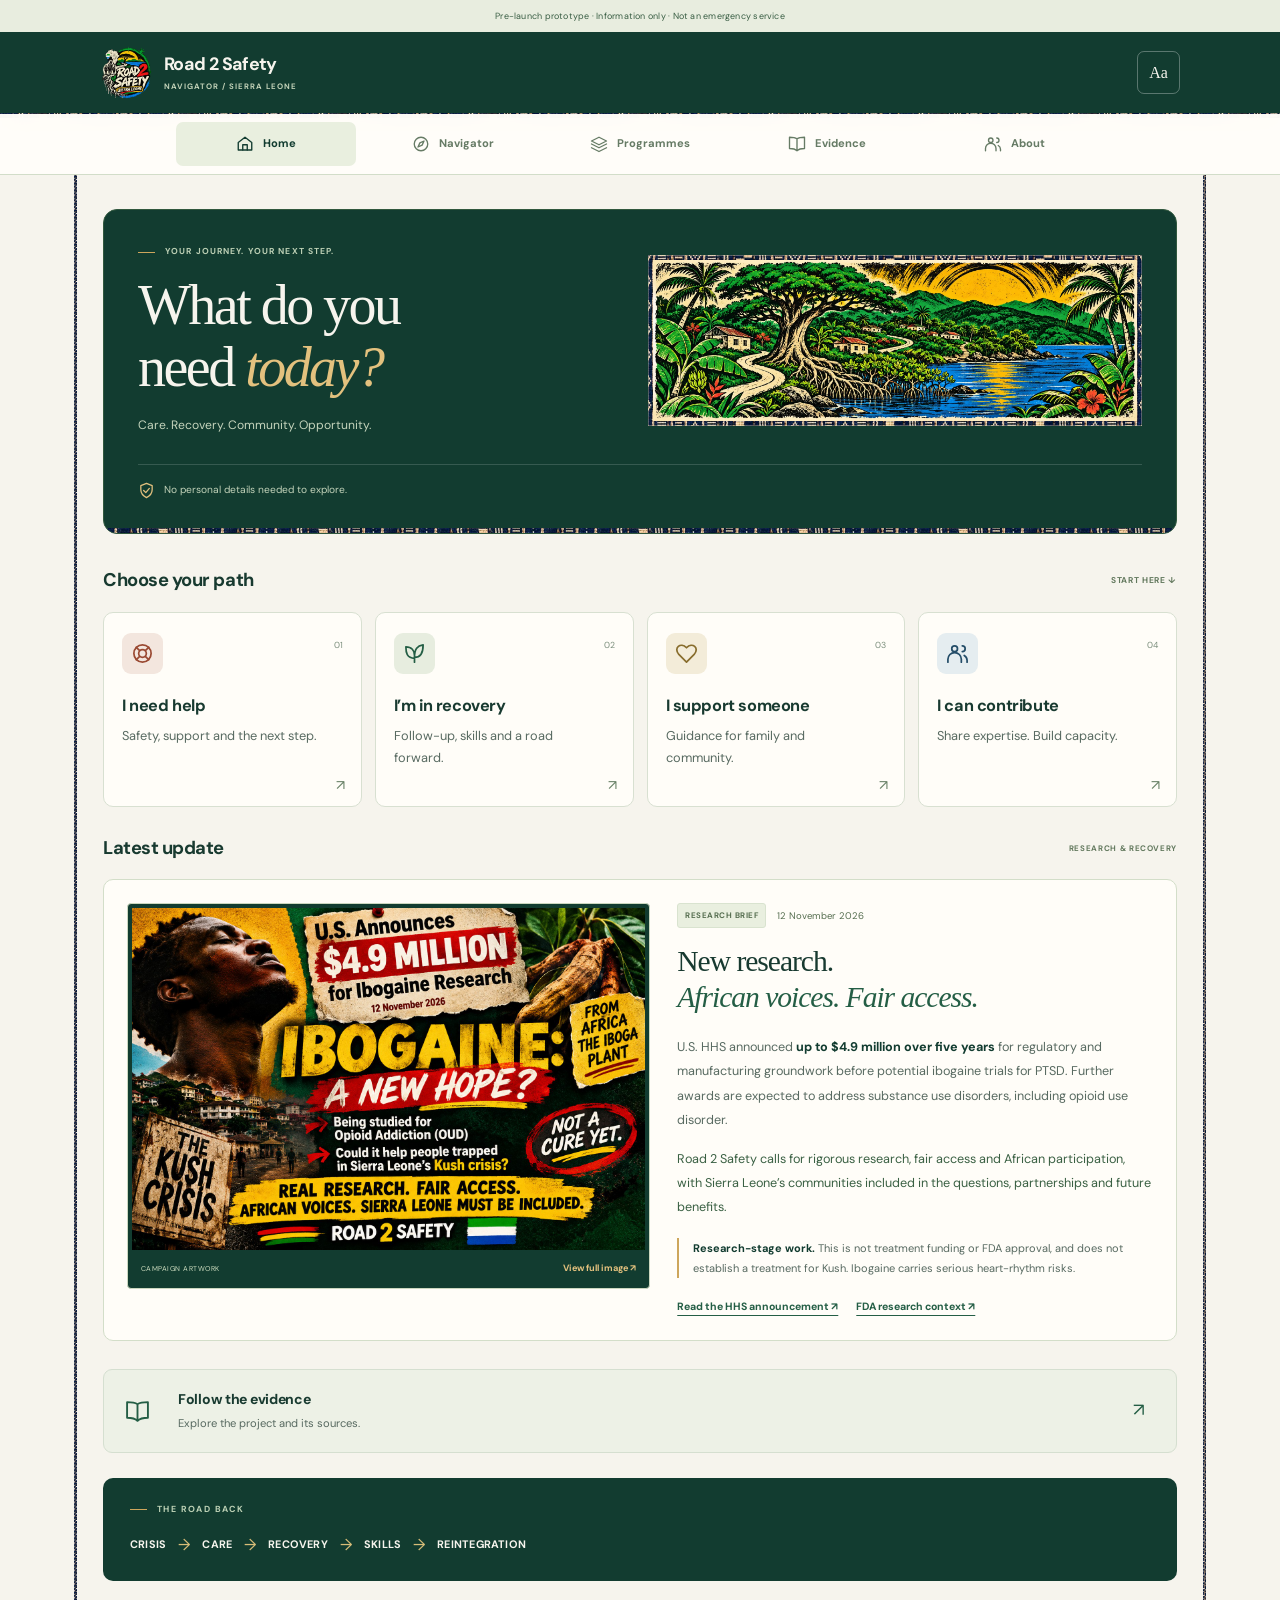
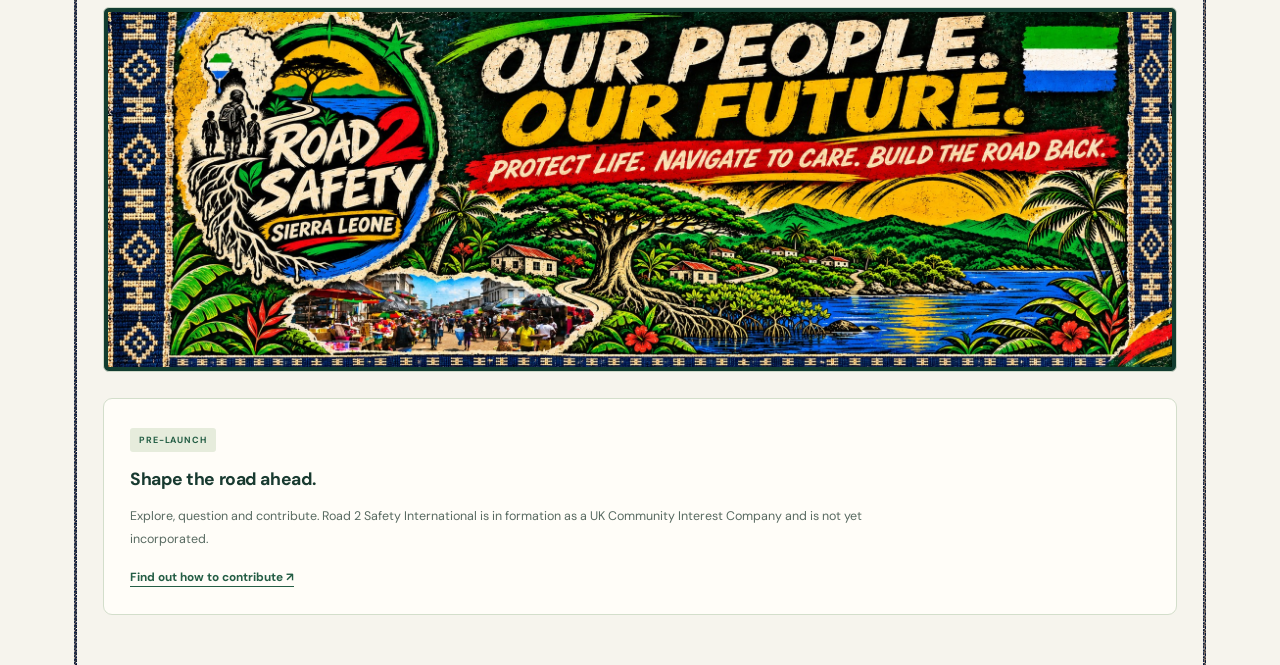
==== commit 075a6cad: "Add latest research update to Navigator home" ====
--- a/app/index.html
+++ b/app/index.html
@@ -9,7 +9,7 @@
 <title>Road 2 Safety Navigator</title>
 <link href="manifest.webmanifest" rel="manifest"/>
 <link href="../assets/street/icon-192.png" rel="icon"/>
-<link href="../assets/street/street.css?v=street-4" rel="stylesheet"/><link href="app.css?v=professional-1" rel="stylesheet"/></head>
+<link href="../assets/street/street.css?v=street-4" rel="stylesheet"/><link href="app.css?v=professional-2" rel="stylesheet"/></head>
 <body>
 <svg aria-hidden="true" class="icon-library" xmlns="http://www.w3.org/2000/svg"><defs><symbol id="i-home" viewbox="0 0 24 24"><path d="m3 10 9-7 9 7v10H3Z"></path><path d="M9 20v-7h6v7"></path></symbol><symbol id="i-compass" viewbox="0 0 24 24"><circle cx="12" cy="12" r="9"></circle><path d="m16 8-2.5 5.5L8 16l2.5-5.5Z"></path></symbol><symbol id="i-help" viewbox="0 0 24 24"><circle cx="12" cy="12" r="9"></circle><circle cx="12" cy="12" r="4"></circle><path d="m5.5 5.5 3.6 3.6m5.8 5.8 3.6 3.6m-13 0 3.6-3.6m5.8-5.8 3.6-3.6"></path></symbol><symbol id="i-leaf" viewbox="0 0 24 24"><path d="M12 21v-9m0 5C4 17 3 11 3 5c6 0 9 4 9 9m0 2c0-9 3-12 9-13 0 7-2 13-9 13Z"></path></symbol><symbol id="i-heart" viewbox="0 0 24 24"><path d="m12 21-8-8C-2 6 6 0 12 6c6-6 14 0 8 7Z"></path></symbol><symbol id="i-people" viewbox="0 0 24 24"><circle cx="9" cy="7" r="3"></circle><path d="M2 21v-3a7 7 0 0 1 14 0v3M17 4a3 3 0 0 1 0 6m2 4a6 6 0 0 1 3 5v2"></path></symbol><symbol id="i-book" viewbox="0 0 24 24"><path d="M12 21V5m0 16c-3-3-6-3-10-3V3c4 0 7 0 10 2 3-2 6-2 10-2v15c-4 0-7 0-10 3Z"></path></symbol><symbol id="i-layers" viewbox="0 0 24 24"><path d="m12 3 10 5-10 5L2 8Zm-10 9 10 5 10-5M2 17l10 5 10-5"></path></symbol><symbol id="i-shield" viewbox="0 0 24 24"><path d="m12 2 8 3v6c0 5-4 9-8 11-4-2-8-6-8-11V5Z"></path><path d="m8 12 3 3 5-6"></path></symbol></defs></svg>
 <a class="skip" href="#content">Skip to content</a>
@@ -40,6 +40,13 @@
 <a class="quick family" data-open-panel="family" href="#navigator"><span class="quick-number">03</span><svg aria-hidden="true" class="ui-icon"><use href="#i-heart"></use></svg><div><b>I support someone</b><small>Guidance for family and community.</small></div><i aria-hidden="true">↗</i></a>
 <a class="quick contribute" data-open-panel="contribute" href="#navigator"><span class="quick-number">04</span><svg aria-hidden="true" class="ui-icon"><use href="#i-people"></use></svg><div><b>I can contribute</b><small>Share expertise. Build capacity.</small></div><i aria-hidden="true">↗</i></a>
 </div>
+<section class="home-updates" aria-labelledby="home-updates-title">
+<div class="section-label"><h2 id="home-updates-title">Latest update</h2><span>RESEARCH &amp; RECOVERY</span></div>
+<article class="update-feature home-update-grid" aria-labelledby="home-research-title">
+<figure class="update-art"><a href="../assets/ibogaine-research-2026-11-12.png" aria-label="Open the full ibogaine research campaign artwork"><img data-art="" data-src="../assets/ibogaine-research-2026-11-12.png" width="1536" height="1024" loading="lazy" alt="Road 2 Safety campaign poster about ibogaine research, African participation and Sierra Leone’s Kush crisis"/></a><figcaption>CAMPAIGN ARTWORK <a href="../assets/ibogaine-research-2026-11-12.png">View full image ↗</a></figcaption></figure>
+<div class="update-copy"><p class="update-meta"><span>RESEARCH BRIEF</span><time datetime="2026-11-12">12 November 2026</time></p><h3 id="home-research-title">New research.<br/><em>African voices. Fair access.</em></h3><p>U.S. HHS announced <strong>up to $4.9 million over five years</strong> for regulatory and manufacturing groundwork before potential ibogaine trials for PTSD. Further awards are expected to address substance use disorders, including opioid use disorder.</p><p class="update-position">Road 2 Safety calls for rigorous research, fair access and African participation, with Sierra Leone’s communities included in the questions, partnerships and future benefits.</p><p class="update-context"><strong>Research-stage work.</strong> This is not treatment funding or FDA approval, and does not establish a treatment for Kush. Ibogaine carries serious heart-rhythm risks.</p><div class="update-sources"><a href="https://www.hhs.gov/press-room/hhs-advances-ibogaine-ptsd-research-rapid-acting-mental-health-treatments.html" target="_blank" rel="noopener noreferrer">Read the HHS announcement ↗</a><a href="https://www.fda.gov/news-events/press-announcements/fda-seeks-public-input-support-ibogaine-research" target="_blank" rel="noopener noreferrer">FDA research context ↗</a></div></div>
+</article>
+</section>
 <a class="evidence-feature" href="#evidence"><svg aria-hidden="true" class="ui-icon"><use href="#i-book"></use></svg><div><b>Follow the evidence</b><small>Explore the project and its sources.</small></div><span aria-hidden="true">↗</span></a>
 <section class="road-card"><p class="kicker">THE ROAD BACK</p><div class="road-flow"><span>CRISIS</span><i aria-hidden="true">→</i><span>CARE</span><i aria-hidden="true">→</i><span>RECOVERY</span><i aria-hidden="true">→</i><span>SKILLS</span><i aria-hidden="true">→</i><span>REINTEGRATION</span></div></section>
 <figure class="home-campaign"><a aria-label="Open the complete Our People Our Future banner" href="../assets/street/road-2-safety-nature-banner.png"><img alt="Road 2 Safety campaign: Our people. Our future. Protect life. Navigate to care. Build the road back." data-art="" data-src="../assets/street/road-2-safety-nature-banner.jpg" height="724" loading="lazy" width="2172"/></a></figure>
--- a/app/app.css
+++ b/app/app.css
@@ -18,3 +18,7 @@
 /* Reading text stays comfortable on compact screens and scales with Large text. */
 .quick small{font-size:.8rem}.route-btn small{font-size:.75rem}.programme-list small{font-size:.75rem}.programme-list details p{font-size:.875rem}.nav-panel p{font-size:.875rem}.evidence-grid p,.about-grid p{font-size:.84rem}.offline-page{min-height:100vh;padding:10vh max(24px,calc((100vw - 1080px)/2));background:var(--forest);color:var(--paper)}.offline-page h1{font-size:clamp(2.5rem,6vw,4.8rem);line-height:1.12;max-width:800px;margin:28px 0}.offline-page>p{max-width:550px;color:#d2dfc7;line-height:1.9}.offline-page .btn{background:#e3c17e;color:var(--forest);border:0;border-radius:5px;box-shadow:none;min-height:50px}.offline-page .offline-note{font-size:.75rem;margin-top:28px}
 @media(max-width:759px){.quick small{font-size:.78rem}.route-btn small,.programme-list small{font-size:.74rem}.programme-list details p,.nav-panel p{font-size:.85rem}.evidence-grid p,.about-grid p{font-size:.84rem}}
+/* Latest research, alongside source context; artwork remains optional in Data Saver. */
+.home-updates{margin:28px 0}.home-updates .section-label{margin-top:0}.home-updates .section-label>span{font-size:.5rem}.update-feature{display:grid;grid-template-columns:1.1fr 1fr;gap:27px;align-items:start;border:1px solid #d3dec9;background:var(--white);border-radius:10px;padding:23px}.update-art{margin:0;background:var(--forest);padding:4px;border:1px solid #cbd7bf;border-radius:4px;overflow:hidden}.update-art img{display:block;width:100%;height:auto;object-fit:contain}.update-art figcaption{display:flex;justify-content:space-between;align-items:center;gap:12px;padding:11px 9px 7px;color:#ccdcbe;font-size:.44rem;letter-spacing:.07em;line-height:1.7}.update-art figcaption a{font-weight:700;letter-spacing:0;font-size:.57rem;color:#e3c17e}.update-meta{display:flex;align-items:center;flex-wrap:wrap;gap:11px;margin:0 0 16px!important;color:#576f51!important;font-size:.6rem!important;line-height:1.7}.update-meta span{background:#e9efdf;padding:4px 7px;border-radius:3px;font-size:.5rem;font-weight:700;letter-spacing:.06em;border:1px solid #d9e3cf}.update-copy h3{font:400 1.85rem/1.2 var(--heading);letter-spacing:-.035em;margin:0 0 20px}.update-copy h3 em{font-weight:400;color:var(--green)}.update-copy>p{font-size:.79rem;line-height:1.9;color:var(--muted);margin:0 0 15px}.update-copy strong{color:var(--forest)}.update-copy .update-position{color:#3a6043}.update-copy .update-context{font-size:.69rem;line-height:1.85;padding-left:14px;border-left:2px solid var(--gold);margin:19px 0}.update-sources{display:flex;flex-wrap:wrap;gap:11px 18px;margin-top:18px}.update-sources a{font-size:.66rem;font-weight:700;line-height:1.9;color:var(--green);text-decoration:underline;text-underline-offset:5px;text-decoration-thickness:1px}.data-saver .update-art{display:none}.data-saver .home-update-grid{grid-template-columns:1fr}
+@media(max-width:949px){.update-feature{grid-template-columns:1fr;gap:24px;padding:21px}.update-art{max-width:680px}.update-copy h3{font-size:2rem}.update-copy>p{font-size:.85rem}.update-copy .update-context{font-size:.75rem}.update-meta{font-size:.66rem!important}.update-meta span{font-size:.55rem}.update-art figcaption{font-size:.45rem}.update-art figcaption a{font-size:.63rem}.update-sources a{font-size:.73rem}}
+@media(max-width:360px){.update-feature{padding:17px;gap:22px}.update-copy h3{font-size:1.8rem}.update-copy>p{font-size:.84rem}.home-updates .section-label>span{font-size:.42rem}.update-art figcaption{font-size:.38rem;padding-inline:6px}.update-art figcaption a{font-size:.56rem}.update-copy .update-context{font-size:.73rem}}
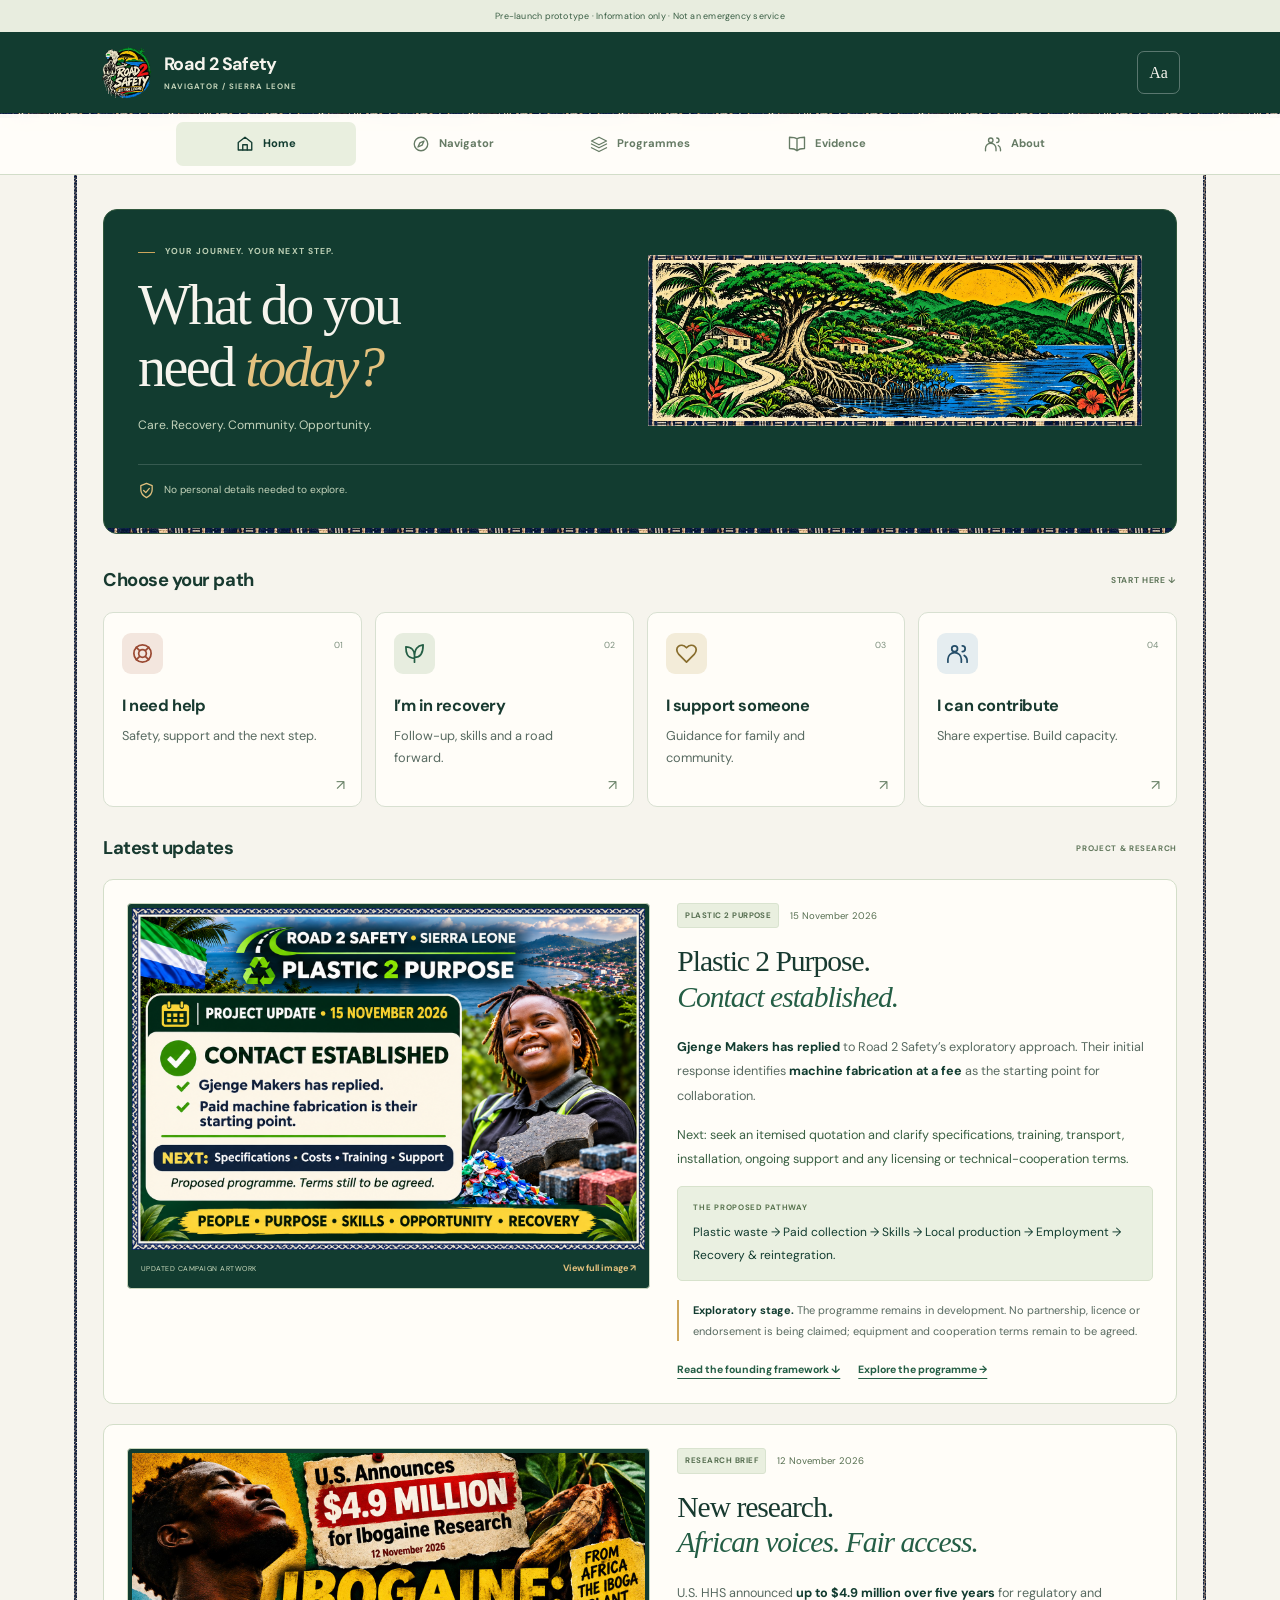
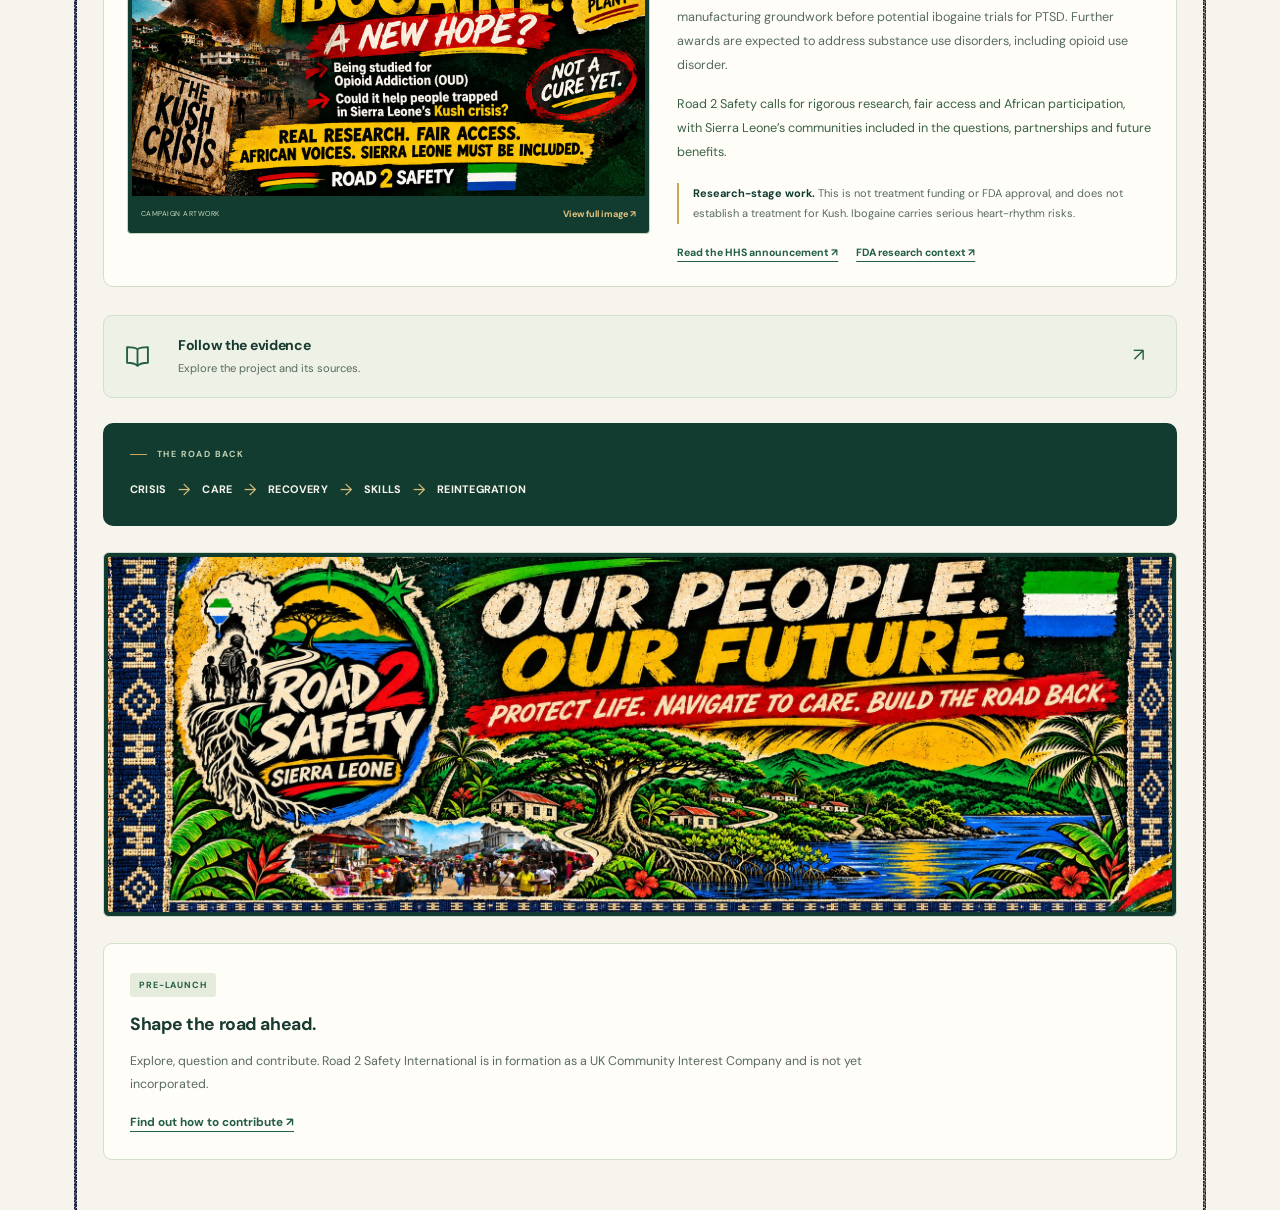
==== commit 18d3c6e9: "Add Plastic 2 Purpose to Navigator latest updates" ====
--- a/app/index.html
+++ b/app/index.html
@@ -9,7 +9,7 @@
 <title>Road 2 Safety Navigator</title>
 <link href="manifest.webmanifest" rel="manifest"/>
 <link href="../assets/street/icon-192.png" rel="icon"/>
-<link href="../assets/street/street.css?v=street-4" rel="stylesheet"/><link href="app.css?v=professional-2" rel="stylesheet"/></head>
+<link href="../assets/street/street.css?v=street-4" rel="stylesheet"/><link href="app.css?v=professional-3" rel="stylesheet"/></head>
 <body>
 <svg aria-hidden="true" class="icon-library" xmlns="http://www.w3.org/2000/svg"><defs><symbol id="i-home" viewbox="0 0 24 24"><path d="m3 10 9-7 9 7v10H3Z"></path><path d="M9 20v-7h6v7"></path></symbol><symbol id="i-compass" viewbox="0 0 24 24"><circle cx="12" cy="12" r="9"></circle><path d="m16 8-2.5 5.5L8 16l2.5-5.5Z"></path></symbol><symbol id="i-help" viewbox="0 0 24 24"><circle cx="12" cy="12" r="9"></circle><circle cx="12" cy="12" r="4"></circle><path d="m5.5 5.5 3.6 3.6m5.8 5.8 3.6 3.6m-13 0 3.6-3.6m5.8-5.8 3.6-3.6"></path></symbol><symbol id="i-leaf" viewbox="0 0 24 24"><path d="M12 21v-9m0 5C4 17 3 11 3 5c6 0 9 4 9 9m0 2c0-9 3-12 9-13 0 7-2 13-9 13Z"></path></symbol><symbol id="i-heart" viewbox="0 0 24 24"><path d="m12 21-8-8C-2 6 6 0 12 6c6-6 14 0 8 7Z"></path></symbol><symbol id="i-people" viewbox="0 0 24 24"><circle cx="9" cy="7" r="3"></circle><path d="M2 21v-3a7 7 0 0 1 14 0v3M17 4a3 3 0 0 1 0 6m2 4a6 6 0 0 1 3 5v2"></path></symbol><symbol id="i-book" viewbox="0 0 24 24"><path d="M12 21V5m0 16c-3-3-6-3-10-3V3c4 0 7 0 10 2 3-2 6-2 10-2v15c-4 0-7 0-10 3Z"></path></symbol><symbol id="i-layers" viewbox="0 0 24 24"><path d="m12 3 10 5-10 5L2 8Zm-10 9 10 5 10-5M2 17l10 5 10-5"></path></symbol><symbol id="i-shield" viewbox="0 0 24 24"><path d="m12 2 8 3v6c0 5-4 9-8 11-4-2-8-6-8-11V5Z"></path><path d="m8 12 3 3 5-6"></path></symbol></defs></svg>
 <a class="skip" href="#content">Skip to content</a>
@@ -41,7 +41,11 @@
 <a class="quick contribute" data-open-panel="contribute" href="#navigator"><span class="quick-number">04</span><svg aria-hidden="true" class="ui-icon"><use href="#i-people"></use></svg><div><b>I can contribute</b><small>Share expertise. Build capacity.</small></div><i aria-hidden="true">↗</i></a>
 </div>
 <section class="home-updates" aria-labelledby="home-updates-title">
-<div class="section-label"><h2 id="home-updates-title">Latest update</h2><span>RESEARCH &amp; RECOVERY</span></div>
+<div class="section-label"><h2 id="home-updates-title">Latest updates</h2><span>PROJECT &amp; RESEARCH</span></div>
+<article class="update-feature purpose-update home-update-grid" id="home-purpose-update" aria-labelledby="home-purpose-update-title">
+<figure class="update-art"><a href="../assets/plastic-2-purpose-update-2026-11-15.png" aria-label="Open the full Plastic 2 Purpose project update artwork"><img data-art="" data-src="../assets/plastic-2-purpose-update-2026-11-15.png" width="1536" height="1024" loading="lazy" alt="Updated Plastic 2 Purpose campaign artwork: Gjenge Makers has replied; paid machine fabrication is their starting point, with terms still to be agreed"/></a><figcaption>UPDATED CAMPAIGN ARTWORK <a href="../assets/plastic-2-purpose-update-2026-11-15.png">View full image ↗</a></figcaption></figure>
+<div class="update-copy"><p class="update-meta"><span>PLASTIC 2 PURPOSE</span><time datetime="2026-11-15">15 November 2026</time></p><h3 id="home-purpose-update-title">Plastic 2 Purpose.<br/><em>Contact established.</em></h3><p><strong>Gjenge Makers has replied</strong> to Road 2 Safety’s exploratory approach. Their initial response identifies <strong>machine fabrication at a fee</strong> as the starting point for collaboration.</p><p class="update-position">Next: seek an itemised quotation and clarify specifications, training, transport, installation, ongoing support and any licensing or technical-cooperation terms.</p><p class="purpose-pathway"><span>THE PROPOSED PATHWAY</span>Plastic waste → Paid collection → Skills → Local production → Employment → Recovery &amp; reintegration.</p><p class="update-context"><strong>Exploratory stage.</strong> The programme remains in development. No partnership, licence or endorsement is being claimed; equipment and cooperation terms remain to be agreed.</p><div class="update-sources"><a href="../documents/Plastic_2_Purpose_Founding_Framework.docx">Read the founding framework ↓</a><a data-focus-programme="purpose" href="#programmes">Explore the programme →</a></div></div>
+</article>
 <article class="update-feature home-update-grid" aria-labelledby="home-research-title">
 <figure class="update-art"><a href="../assets/ibogaine-research-2026-11-12.png" aria-label="Open the full ibogaine research campaign artwork"><img data-art="" data-src="../assets/ibogaine-research-2026-11-12.png" width="1536" height="1024" loading="lazy" alt="Road 2 Safety campaign poster about ibogaine research, African participation and Sierra Leone’s Kush crisis"/></a><figcaption>CAMPAIGN ARTWORK <a href="../assets/ibogaine-research-2026-11-12.png">View full image ↗</a></figcaption></figure>
 <div class="update-copy"><p class="update-meta"><span>RESEARCH BRIEF</span><time datetime="2026-11-12">12 November 2026</time></p><h3 id="home-research-title">New research.<br/><em>African voices. Fair access.</em></h3><p>U.S. HHS announced <strong>up to $4.9 million over five years</strong> for regulatory and manufacturing groundwork before potential ibogaine trials for PTSD. Further awards are expected to address substance use disorders, including opioid use disorder.</p><p class="update-position">Road 2 Safety calls for rigorous research, fair access and African participation, with Sierra Leone’s communities included in the questions, partnerships and future benefits.</p><p class="update-context"><strong>Research-stage work.</strong> This is not treatment funding or FDA approval, and does not establish a treatment for Kush. Ibogaine carries serious heart-rhythm risks.</p><div class="update-sources"><a href="https://www.hhs.gov/press-room/hhs-advances-ibogaine-ptsd-research-rapid-acting-mental-health-treatments.html" target="_blank" rel="noopener noreferrer">Read the HHS announcement ↗</a><a href="https://www.fda.gov/news-events/press-announcements/fda-seeks-public-input-support-ibogaine-research" target="_blank" rel="noopener noreferrer">FDA research context ↗</a></div></div>
--- a/app/app.css
+++ b/app/app.css
@@ -22,3 +22,6 @@
 .home-updates{margin:28px 0}.home-updates .section-label{margin-top:0}.home-updates .section-label>span{font-size:.5rem}.update-feature{display:grid;grid-template-columns:1.1fr 1fr;gap:27px;align-items:start;border:1px solid #d3dec9;background:var(--white);border-radius:10px;padding:23px}.update-art{margin:0;background:var(--forest);padding:4px;border:1px solid #cbd7bf;border-radius:4px;overflow:hidden}.update-art img{display:block;width:100%;height:auto;object-fit:contain}.update-art figcaption{display:flex;justify-content:space-between;align-items:center;gap:12px;padding:11px 9px 7px;color:#ccdcbe;font-size:.44rem;letter-spacing:.07em;line-height:1.7}.update-art figcaption a{font-weight:700;letter-spacing:0;font-size:.57rem;color:#e3c17e}.update-meta{display:flex;align-items:center;flex-wrap:wrap;gap:11px;margin:0 0 16px!important;color:#576f51!important;font-size:.6rem!important;line-height:1.7}.update-meta span{background:#e9efdf;padding:4px 7px;border-radius:3px;font-size:.5rem;font-weight:700;letter-spacing:.06em;border:1px solid #d9e3cf}.update-copy h3{font:400 1.85rem/1.2 var(--heading);letter-spacing:-.035em;margin:0 0 20px}.update-copy h3 em{font-weight:400;color:var(--green)}.update-copy>p{font-size:.79rem;line-height:1.9;color:var(--muted);margin:0 0 15px}.update-copy strong{color:var(--forest)}.update-copy .update-position{color:#3a6043}.update-copy .update-context{font-size:.69rem;line-height:1.85;padding-left:14px;border-left:2px solid var(--gold);margin:19px 0}.update-sources{display:flex;flex-wrap:wrap;gap:11px 18px;margin-top:18px}.update-sources a{font-size:.66rem;font-weight:700;line-height:1.9;color:var(--green);text-decoration:underline;text-underline-offset:5px;text-decoration-thickness:1px}.data-saver .update-art{display:none}.data-saver .home-update-grid{grid-template-columns:1fr}
 @media(max-width:949px){.update-feature{grid-template-columns:1fr;gap:24px;padding:21px}.update-art{max-width:680px}.update-copy h3{font-size:2rem}.update-copy>p{font-size:.85rem}.update-copy .update-context{font-size:.75rem}.update-meta{font-size:.66rem!important}.update-meta span{font-size:.55rem}.update-art figcaption{font-size:.45rem}.update-art figcaption a{font-size:.63rem}.update-sources a{font-size:.73rem}}
 @media(max-width:360px){.update-feature{padding:17px;gap:22px}.update-copy h3{font-size:1.8rem}.update-copy>p{font-size:.84rem}.home-updates .section-label>span{font-size:.42rem}.update-art figcaption{font-size:.38rem;padding-inline:6px}.update-art figcaption a{font-size:.56rem}.update-copy .update-context{font-size:.73rem}}
+
+.home-updates .update-feature+.update-feature{margin-top:20px}.purpose-pathway{background:#eaf0e1;border:1px solid #d7e2cc;border-radius:5px;padding:14px 15px;color:var(--forest)!important;font-size:.75rem!important;line-height:1.9!important}.purpose-pathway>span{display:block;font-size:.49rem;font-weight:700;letter-spacing:.09em;line-height:1.7;margin-bottom:7px;color:#59744f}
+@media(max-width:949px){.purpose-pathway{font-size:.8rem!important}.purpose-pathway>span{font-size:.56rem}}
